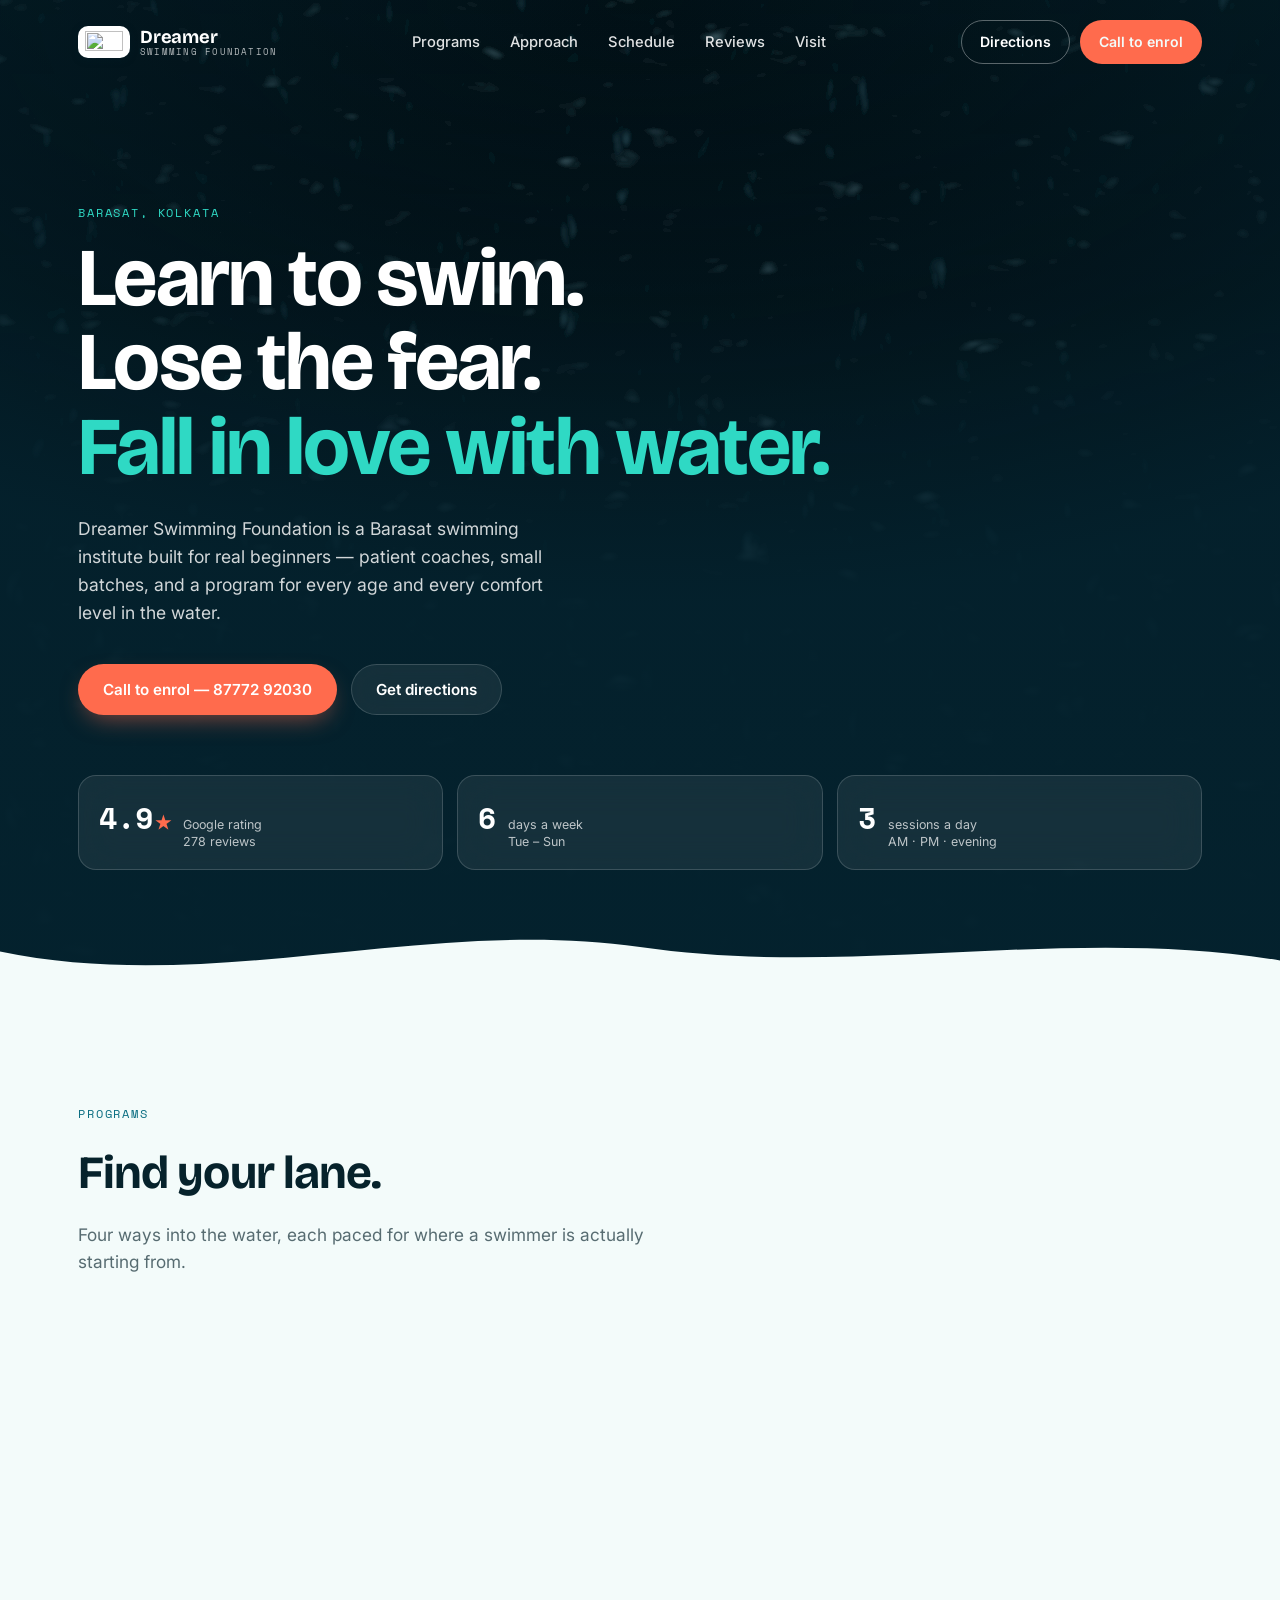
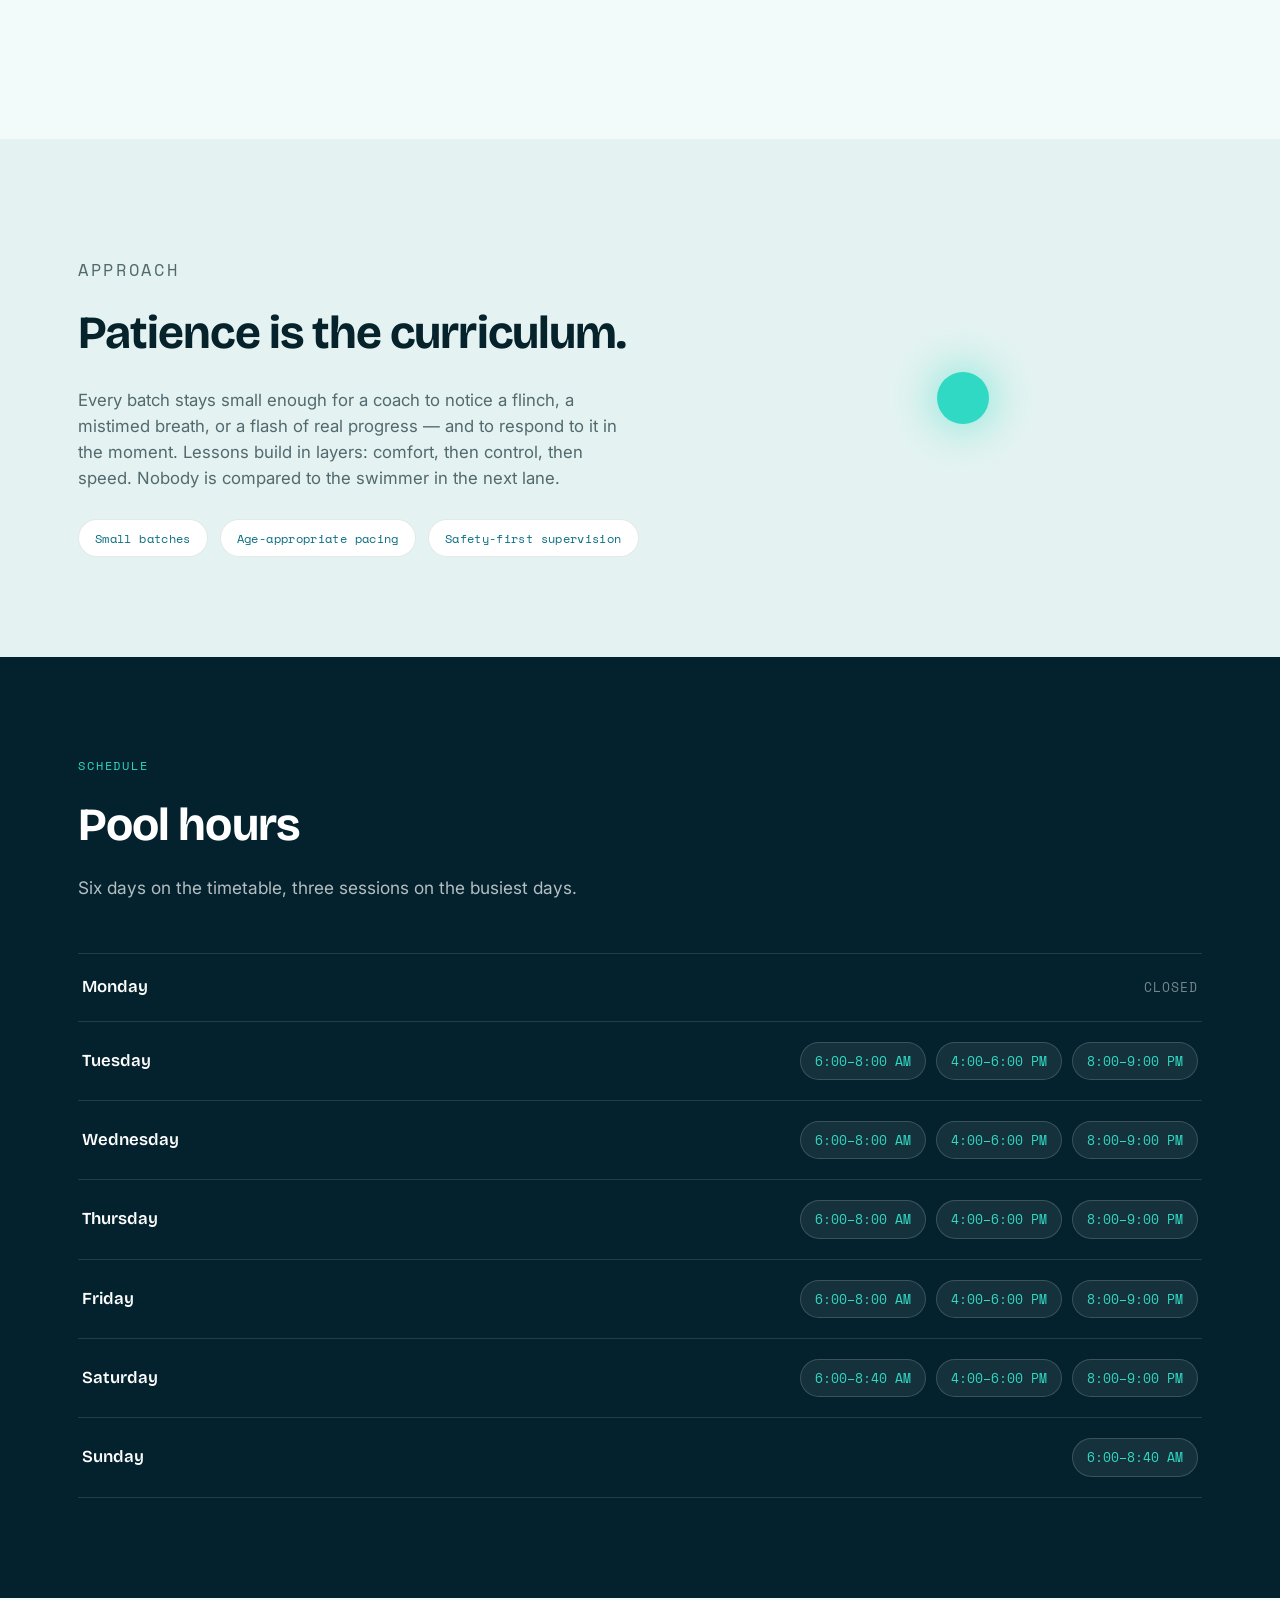
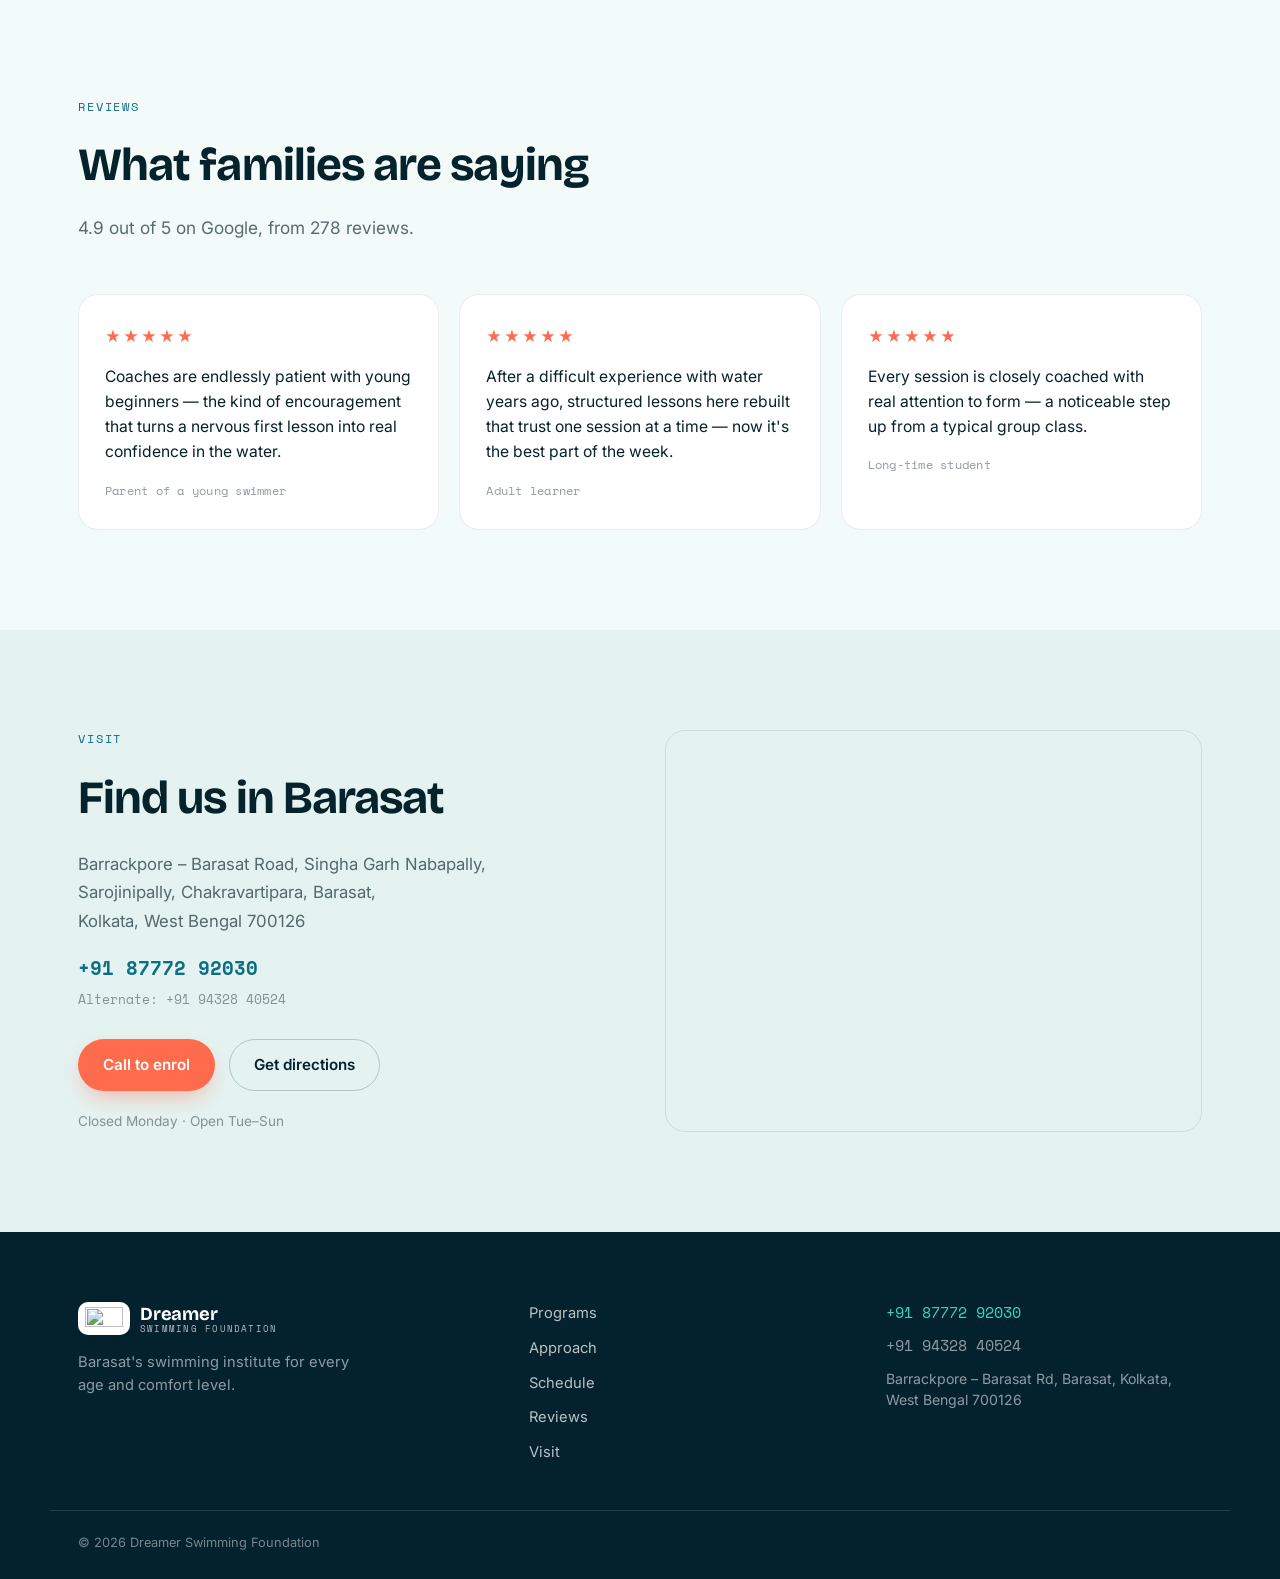
==== index.html @ 8b7fe36e "Add files via upload" ====
<!doctype html>
<html lang="en">
<head>
<meta charset="UTF-8">
<meta name="viewport" content="width=device-width, initial-scale=1.0">
<title>Dreamer Swimming Foundation — Barasat</title>
<meta name="description" content="Dreamer Swimming Foundation in Barasat, Kolkata — swim lessons for kids, adults, and beginners overcoming water phobia. 4.9★ on Google, 278 reviews.">
<link rel="icon" href="data:image/svg+xml,<svg xmlns=%22http://www.w3.org/2000/svg%22 viewBox=%220 0 100 100%22><text y=%22.9em%22 font-size=%2290%22>🌊</text></svg>">
<link rel="preconnect" href="https://fonts.googleapis.com">
<link rel="preconnect" href="https://fonts.gstatic.com" crossorigin>
<link href="https://fonts.googleapis.com/css2?family=Bricolage+Grotesque:opsz,wght@12..96,400;12..96,500;12..96,600;12..96,700;12..96,800&family=Inter:wght@400;500;600;700&family=Space+Mono:wght@400;700&display=swap" rel="stylesheet">
<link rel="stylesheet" href="style.css">
</head>
<body>

<a class="skip-link" href="#main">Skip to content</a>

<!-- ===== NAV ===== -->
<header class="nav" id="nav">
  <div class="nav-inner">
    <a class="brand" href="#top" aria-label="Dreamer Swimming Foundation, home">
      <span class="brand-badge">
        <img class="brand-mark" src="assets/dsf-logo.png" alt="" width="240" height="145">
      </span>
      <span class="brand-text">
        <span class="brand-name">Dreamer</span>
        <span class="brand-sub">SWIMMING FOUNDATION</span>
      </span>
    </a>

    <nav class="nav-links" aria-label="Primary">
      <a href="#programs">Programs</a>
      <a href="#approach">Approach</a>
      <a href="#schedule">Schedule</a>
      <a href="#reviews">Reviews</a>
      <a href="#visit">Visit</a>
    </nav>

    <div class="nav-cta">
      <a class="btn btn-ghost" href="https://www.google.com/maps/place/Dreamer+Swimming+Foundation,+Barrackpore+-+Barasat+Rd,+Singha+Garh+Nabapally,+Sarojinipally,+Chkravartipara,+Barasat,+Kolkata,+West+Bengal+700126/@22.7258249,88.476228,15z/data=!4m6!3m5!1s0x39f898a6d2b04e33:0xab84228f4e79c736!8m2!3d22.7258249!4d88.476228!16s%2Fg%2F11g8vmr0lm" target="_blank" rel="noopener">Directions</a>
      <a class="btn btn-solid" href="tel:+918777292030">Call to enrol</a>
    </div>

    <button class="nav-toggle" id="navToggle" aria-expanded="false" aria-controls="mobileMenu" aria-label="Open menu">
      <span></span><span></span><span></span>
    </button>
  </div>

  <div class="mobile-menu" id="mobileMenu">
    <a href="#programs">Programs</a>
    <a href="#approach">Approach</a>
    <a href="#schedule">Schedule</a>
    <a href="#reviews">Reviews</a>
    <a href="#visit">Visit</a>
    <a class="btn btn-solid" href="tel:+918777292030">Call to enrol</a>
  </div>
</header>

<main id="main">

  <!-- ===== HERO ===== -->
  <section class="hero" id="top">
    <div class="hero-bg" aria-hidden="true">
      <svg class="caustics" preserveAspectRatio="xMidYMid slice" aria-hidden="true">
        <filter id="causticsFilter" x="-25%" y="-25%" width="150%" height="150%">
          <feTurbulence type="turbulence" baseFrequency="0.018 0.032" numOctaves="2" seed="11" result="noiseA">
            <animate attributeName="baseFrequency" dur="24s" values="0.018 0.032;0.026 0.044;0.014 0.026;0.018 0.032" repeatCount="indefinite"/>
          </feTurbulence>
          <feColorMatrix in="noiseA" type="matrix"
            values="0 0 0 0 0.60
                    0 0 0 0 0.92
                    0 0 0 0 0.98
                    0 0 0 0.95 0" result="tintA"/>
          <feComponentTransfer in="tintA" result="veinA">
            <feFuncA type="gamma" amplitude="1.5" exponent="8.5" offset="0"/>
          </feComponentTransfer>

          <feTurbulence type="turbulence" baseFrequency="0.03 0.017" numOctaves="2" seed="53" result="noiseB">
            <animate attributeName="baseFrequency" dur="19s" values="0.03 0.017;0.042 0.025;0.02 0.011;0.03 0.017" repeatCount="indefinite"/>
          </feTurbulence>
          <feColorMatrix in="noiseB" type="matrix"
            values="0 0 0 0 0.33
                    0 0 0 0 0.76
                    0 0 0 0 0.88
                    0 0 0 0.85 0" result="tintB"/>
          <feComponentTransfer in="tintB" result="veinB">
            <feFuncA type="gamma" amplitude="1.4" exponent="8" offset="0"/>
          </feComponentTransfer>

          <feBlend in="veinA" in2="veinB" mode="screen" result="webbed"/>
          <feGaussianBlur in="webbed" stdDeviation="0.5" result="softWebbed"/>
          <feComposite in="softWebbed" in2="SourceGraphic" operator="over"/>
        </filter>
        <rect width="100%" height="100%" filter="url(#causticsFilter)"/>
      </svg>
      <div class="hero-vignette"></div>
      <div class="bubbles" aria-hidden="true">
        <span></span><span></span><span></span><span></span><span></span><span></span>
      </div>
    </div>

    <div class="hero-content">
      <p class="eyebrow eyebrow-light">Barasat, Kolkata</p>
      <h1 class="hero-title">
        Learn to swim.<br>
        Lose the fear.<br>
        <span class="accent-text">Fall in love with water.</span>
      </h1>
      <p class="hero-sub">
        Dreamer Swimming Foundation is a Barasat swimming institute built for real beginners —
        patient coaches, small batches, and a program for every age and every comfort level in the water.
      </p>
      <div class="hero-actions">
        <a class="btn btn-coral" href="tel:+918777292030">Call to enrol — 87772 92030</a>
        <a class="btn btn-glass" href="https://www.google.com/maps/place/Dreamer+Swimming+Foundation,+Barrackpore+-+Barasat+Rd,+Singha+Garh+Nabapally,+Sarojinipally,+Chkravartipara,+Barasat,+Kolkata,+West+Bengal+700126/@22.7258249,88.476228,15z/data=!4m6!3m5!1s0x39f898a6d2b04e33:0xab84228f4e79c736!8m2!3d22.7258249!4d88.476228!16s%2Fg%2F11g8vmr0lm" target="_blank" rel="noopener">Get directions</a>
      </div>
    </div>

    <div class="stat-strip">
      <div class="stat-card">
        <span class="stat-num">4.9<span class="stat-star">★</span></span>
        <span class="stat-label">Google rating<br>278 reviews</span>
      </div>
      <div class="stat-card">
        <span class="stat-num">6</span>
        <span class="stat-label">days a week<br>Tue – Sun</span>
      </div>
      <div class="stat-card">
        <span class="stat-num">3</span>
        <span class="stat-label">sessions a day<br>AM · PM · evening</span>
      </div>
    </div>

    <svg class="wave-divider" viewBox="0 0 1440 100" preserveAspectRatio="none" aria-hidden="true">
      <path d="M0,40 C240,90 480,0 720,35 C960,70 1200,10 1440,50 L1440,100 L0,100 Z" fill="var(--foam)"/>
    </svg>
  </section>

  <!-- ===== PROGRAMS ===== -->
  <section class="section programs" id="programs">
    <div class="container">
      <p class="eyebrow">Programs</p>
      <h2 class="section-title">Find your lane.</h2>
      <p class="section-lead">Four ways into the water, each paced for where a swimmer is actually starting from.</p>

      <div class="card-grid reveal-group">
        <article class="prog-card reveal">
          <span class="prog-icon" aria-hidden="true">
            <svg viewBox="0 0 48 48"><circle cx="24" cy="14" r="5" fill="none" stroke="currentColor" stroke-width="2"/><path d="M6 30c4-4 8-4 12 0s8 4 12 0 8-4 12 0" fill="none" stroke="currentColor" stroke-width="2" stroke-linecap="round"/><path d="M6 38c4-4 8-4 12 0s8 4 12 0 8-4 12 0" fill="none" stroke="currentColor" stroke-width="2" stroke-linecap="round" opacity="0.4"/></svg>
          </span>
          <h3>Little Swimmers</h3>
          <p>Age-paced lessons that build comfort in the water first and technique second, so kids progress without ever feeling rushed.</p>
        </article>

        <article class="prog-card reveal">
          <span class="prog-icon" aria-hidden="true">
            <svg viewBox="0 0 48 48"><circle cx="24" cy="24" r="16" fill="none" stroke="currentColor" stroke-width="2"/><circle cx="24" cy="24" r="7" fill="none" stroke="currentColor" stroke-width="2"/><path d="M24 8v9M24 31v9M8 24h9M31 24h9" stroke="currentColor" stroke-width="2" stroke-linecap="round"/></svg>
          </span>
          <h3>Confidence &amp; Water-Phobia</h3>
          <p>One-on-one pacing for anyone who has struggled with fear in the water. Trust comes before technique, at whatever speed that takes.</p>
        </article>

        <article class="prog-card reveal">
          <span class="prog-icon" aria-hidden="true">
            <svg viewBox="0 0 48 48"><path d="M4 18c4-4 8-4 12 0s8 4 12 0 8-4 12 0" fill="none" stroke="currentColor" stroke-width="2" stroke-linecap="round"/><path d="M4 28c4-4 8-4 12 0s8 4 12 0 8-4 12 0" fill="none" stroke="currentColor" stroke-width="2" stroke-linecap="round"/><path d="M4 38c4-4 8-4 12 0s8 4 12 0 8-4 12 0" fill="none" stroke="currentColor" stroke-width="2" stroke-linecap="round" opacity="0.4"/></svg>
          </span>
          <h3>Adult Beginners</h3>
          <p>It's never too late to learn. Small adult batches cover water safety and all four strokes from a genuine starting point.</p>
        </article>

        <article class="prog-card reveal">
          <span class="prog-icon" aria-hidden="true">
            <svg viewBox="0 0 48 48"><circle cx="24" cy="26" r="15" fill="none" stroke="currentColor" stroke-width="2"/><path d="M24 26V16M18 6h12" stroke="currentColor" stroke-width="2" stroke-linecap="round"/><path d="M24 26l7 4" stroke="currentColor" stroke-width="2" stroke-linecap="round"/></svg>
          </span>
          <h3>Stroke Refinement</h3>
          <p>For swimmers who already know the water — technical coaching to sharpen form, build endurance, and swim with less effort.</p>
        </article>
      </div>
    </div>
  </section>

  <!-- ===== APPROACH ===== -->
  <section class="section approach" id="approach">
    <div class="container approach-grid">
      <div class="approach-text reveal">
        <p class="eyebrow">Approach</p>
        <h2 class="section-title">Patience is the curriculum.</h2>
        <p>
          Every batch stays small enough for a coach to notice a flinch, a mistimed breath, or a flash of real
          progress — and to respond to it in the moment. Lessons build in layers: comfort, then control, then
          speed. Nobody is compared to the swimmer in the next lane.
        </p>
        <ul class="pillars">
          <li><span>Small batches</span></li>
          <li><span>Age-appropriate pacing</span></li>
          <li><span>Safety-first supervision</span></li>
        </ul>
      </div>
      <div class="approach-visual reveal" aria-hidden="true">
        <div class="ripple-wrap">
          <span class="ripple r1"></span>
          <span class="ripple r2"></span>
          <span class="ripple r3"></span>
          <span class="ripple-core"></span>
        </div>
      </div>
    </div>
  </section>

  <!-- ===== SCHEDULE ===== -->
  <section class="section schedule" id="schedule">
    <div class="container">
      <p class="eyebrow eyebrow-light">Schedule</p>
      <h2 class="section-title light">Pool hours</h2>
      <p class="section-lead light">Six days on the timetable, three sessions on the busiest days.</p>

      <div class="timetable reveal-group">
        <div class="tt-row reveal">
          <span class="tt-day">Monday</span>
          <span class="tt-slots tt-closed">Closed</span>
        </div>
        <div class="tt-row reveal">
          <span class="tt-day">Tuesday</span>
          <span class="tt-slots"><em>6:00–8:00 AM</em><em>4:00–6:00 PM</em><em>8:00–9:00 PM</em></span>
        </div>
        <div class="tt-row reveal">
          <span class="tt-day">Wednesday</span>
          <span class="tt-slots"><em>6:00–8:00 AM</em><em>4:00–6:00 PM</em><em>8:00–9:00 PM</em></span>
        </div>
        <div class="tt-row reveal">
          <span class="tt-day">Thursday</span>
          <span class="tt-slots"><em>6:00–8:00 AM</em><em>4:00–6:00 PM</em><em>8:00–9:00 PM</em></span>
        </div>
        <div class="tt-row reveal">
          <span class="tt-day">Friday</span>
          <span class="tt-slots"><em>6:00–8:00 AM</em><em>4:00–6:00 PM</em><em>8:00–9:00 PM</em></span>
        </div>
        <div class="tt-row reveal">
          <span class="tt-day">Saturday</span>
          <span class="tt-slots"><em>6:00–8:40 AM</em><em>4:00–6:00 PM</em><em>8:00–9:00 PM</em></span>
        </div>
        <div class="tt-row reveal">
          <span class="tt-day">Sunday</span>
          <span class="tt-slots"><em>6:00–8:40 AM</em></span>
        </div>
      </div>
    </div>
  </section>

  <!-- ===== REVIEWS ===== -->
  <section class="section reviews" id="reviews">
    <div class="container">
      <p class="eyebrow">Reviews</p>
      <h2 class="section-title">What families are saying</h2>
      <p class="section-lead">4.9 out of 5 on Google, from 278 reviews.</p>

      <div class="review-grid reveal-group">
        <blockquote class="review-card reveal">
          <span class="stars" aria-hidden="true">★★★★★</span>
          <p>Coaches are endlessly patient with young beginners — the kind of encouragement that turns a nervous first lesson into real confidence in the water.</p>
          <cite>Parent of a young swimmer</cite>
        </blockquote>
        <blockquote class="review-card reveal">
          <span class="stars" aria-hidden="true">★★★★★</span>
          <p>After a difficult experience with water years ago, structured lessons here rebuilt that trust one session at a time — now it's the best part of the week.</p>
          <cite>Adult learner</cite>
        </blockquote>
        <blockquote class="review-card reveal">
          <span class="stars" aria-hidden="true">★★★★★</span>
          <p>Every session is closely coached with real attention to form — a noticeable step up from a typical group class.</p>
          <cite>Long-time student</cite>
        </blockquote>
      </div>
    </div>
  </section>

  <!-- ===== VISIT ===== -->
  <section class="section visit" id="visit">
    <div class="container visit-grid">
      <div class="visit-info reveal">
        <p class="eyebrow">Visit</p>
        <h2 class="section-title">Find us in Barasat</h2>
        <p class="visit-address">
          Barrackpore – Barasat Road, Singha Garh Nabapally,<br>
          Sarojinipally, Chakravartipara, Barasat,<br>
          Kolkata, West Bengal 700126
        </p>
        <a class="visit-phone" href="tel:+918777292030">+91 87772 92030</a>
        <a class="visit-phone-alt" href="tel:+919432840524">Alternate: +91 94328 40524</a>
        <div class="visit-actions">
          <a class="btn btn-coral" href="tel:+918777292030">Call to enrol</a>
          <a class="btn btn-outline" href="https://www.google.com/maps/place/Dreamer+Swimming+Foundation,+Barrackpore+-+Barasat+Rd,+Singha+Garh+Nabapally,+Sarojinipally,+Chkravartipara,+Barasat,+Kolkata,+West+Bengal+700126/@22.7258249,88.476228,15z/data=!4m6!3m5!1s0x39f898a6d2b04e33:0xab84228f4e79c736!8m2!3d22.7258249!4d88.476228!16s%2Fg%2F11g8vmr0lm" target="_blank" rel="noopener">Get directions</a>
        </div>
        <p class="visit-note">Closed Monday · Open Tue–Sun</p>
      </div>
      <div class="visit-map reveal">
        <iframe
          title="Dreamer Swimming Foundation map"
          src="https://www.google.com/maps?q=Dreamer%20Swimming%20Foundation%2C%20Barrackpore%20-%20Barasat%20Rd%2C%20Barasat%2C%20Kolkata%2C%20West%20Bengal%20700126&output=embed"
          loading="lazy"
          referrerpolicy="no-referrer-when-downgrade">
        </iframe>
      </div>
    </div>
  </section>

</main>

<!-- ===== FOOTER ===== -->
<footer class="footer">
  <div class="container footer-grid">
    <div>
      <a class="brand brand-footer" href="#top">
        <span class="brand-badge">
          <img class="brand-mark" src="assets/dsf-logo.png" alt="" width="240" height="145">
        </span>
        <span class="brand-text">
          <span class="brand-name">Dreamer</span>
          <span class="brand-sub">SWIMMING FOUNDATION</span>
        </span>
      </a>
      <p class="footer-tag">Barasat's swimming institute for every age and comfort level.</p>
    </div>

    <nav class="footer-links" aria-label="Footer">
      <a href="#programs">Programs</a>
      <a href="#approach">Approach</a>
      <a href="#schedule">Schedule</a>
      <a href="#reviews">Reviews</a>
      <a href="#visit">Visit</a>
    </nav>

    <div class="footer-contact">
      <a href="tel:+918777292030">+91 87772 92030</a>
      <a class="footer-phone-alt" href="tel:+919432840524">+91 94328 40524</a>
      <p>Barrackpore – Barasat Rd, Barasat, Kolkata, West Bengal 700126</p>
    </div>
  </div>
  <div class="container footer-bottom">
    <span>© <span id="year"></span> Dreamer Swimming Foundation</span>
  </div>
</footer>

<script src="script.js"></script>
</body>
</html>
---- style.css ----
/* ============================================
   DREAMER SWIMMING FOUNDATION — design tokens
   Abyss/Reef/Lagoon/Foam/Coral palette
   Display: Bricolage Grotesque · Body: Inter · Data: Space Mono
   ============================================ */

:root{
  --abyss:      #04222E;
  --abyss-2:    #072C3A;
  --reef:       #0B6E82;
  --lagoon:     #2FD9C4;
  --lagoon-dim: #1FA695;
  --foam:       #F3FBFA;
  --foam-2:     #E4F3F1;
  --coral:      #FF6B4D;
  --coral-dark: #E85536;
  --ink:        #06222B;
  --ink-soft:   rgba(6,34,43,0.66);
  --ink-faint:  rgba(6,34,43,0.45);

  --glass-dark-bg: rgba(255,255,255,0.07);
  --glass-dark-bd: rgba(255,255,255,0.16);
  --glass-light-bg: rgba(255,255,255,0.55);
  --glass-light-bd: rgba(6,34,43,0.08);

  --font-display: 'Bricolage Grotesque', 'Inter', sans-serif;
  --font-body: 'Inter', -apple-system, sans-serif;
  --font-mono: 'Space Mono', monospace;

  --nav-h: 84px;
  --container: 1180px;
}

*,*::before,*::after{ box-sizing:border-box; }
html{ scroll-behavior:smooth; scroll-padding-top: var(--nav-h); }
@media (prefers-reduced-motion: reduce){
  html{ scroll-behavior:auto; }
  *,*::before,*::after{ animation-duration:0.01ms !important; animation-iteration-count:1 !important; transition-duration:0.01ms !important; }
}

body{
  margin:0;
  font-family:var(--font-body);
  color:var(--ink);
  background:var(--foam);
  -webkit-font-smoothing:antialiased;
  line-height:1.55;
}

img,svg{ display:block; max-width:100%; }
a{ color:inherit; text-decoration:none; }
ul{ margin:0; padding:0; list-style:none; }
h1,h2,h3{ margin:0; font-family:var(--font-display); }
p{ margin:0; }

.skip-link{
  position:absolute; left:-999px; top:0; z-index:200;
  background:var(--coral); color:#fff; padding:12px 18px; border-radius:0 0 8px 0;
}
.skip-link:focus{ left:0; }

:focus-visible{ outline:2.5px solid var(--coral); outline-offset:3px; border-radius:4px; }

.container{ max-width:var(--container); margin:0 auto; padding:0 28px; }

/* ---------- buttons ---------- */
.btn{
  display:inline-flex; align-items:center; justify-content:center;
  padding:13px 24px; border-radius:100px;
  font-family:var(--font-body); font-weight:600; font-size:0.95rem;
  border:1px solid transparent; cursor:pointer;
  transition:transform .18s ease, background .18s ease, border-color .18s ease, box-shadow .18s ease;
  white-space:nowrap;
}
.btn:hover{ transform:translateY(-2px); }
.btn-solid{ background:var(--abyss); color:var(--foam); }
.btn-solid:hover{ background:#0a3648; }
.btn-ghost{ background:transparent; color:var(--ink); border-color:rgba(6,34,43,0.18); }
.btn-ghost:hover{ border-color:var(--ink); }
.btn-coral{ background:var(--coral); color:#fff; box-shadow:0 10px 24px -8px rgba(255,107,77,0.55); }
.btn-coral:hover{ background:var(--coral-dark); }
.btn-outline{ background:transparent; color:var(--ink); border-color:rgba(6,34,43,0.22); }
.btn-outline:hover{ border-color:var(--ink); }
.btn-glass{
  background:var(--glass-dark-bg); color:#fff; border-color:var(--glass-dark-bd);
  backdrop-filter:blur(14px); -webkit-backdrop-filter:blur(14px);
}
.btn-glass:hover{ background:rgba(255,255,255,0.14); }

/* ---------- brand / nav ---------- */
.nav{
  position:fixed; inset:0 0 auto 0; z-index:100; height:var(--nav-h);
  display:flex; align-items:center;
  background:rgba(4,34,46,0.0);
  transition:background .3s ease, box-shadow .3s ease, backdrop-filter .3s ease;
}
.nav.scrolled{
  background:rgba(243,251,250,0.78);
  backdrop-filter:blur(16px); -webkit-backdrop-filter:blur(16px);
  box-shadow:0 1px 0 rgba(6,34,43,0.08);
}
.nav.scrolled .brand, .nav.scrolled .nav-links a{ color:var(--ink); }
.nav.scrolled .btn-ghost{ color:var(--ink); border-color:rgba(6,34,43,0.18); }
.nav.scrolled .nav-toggle span{ background:var(--ink); }

.nav-inner{
  width:100%; max-width:var(--container); margin:0 auto; padding:0 28px;
  display:flex; align-items:center; justify-content:space-between; gap:24px;
}

.brand{ display:flex; align-items:center; gap:10px; color:#fff; }
.brand-badge{
  display:flex; align-items:center; justify-content:center; flex-shrink:0;
  background:#fff; border-radius:10px; padding:5px 7px;
  box-shadow:0 2px 10px -2px rgba(4,34,46,0.35);
}
.brand-mark{ display:block; width:38px; height:auto; }
.brand-text{ display:flex; flex-direction:column; line-height:1.1; }
.brand-name{ font-family:var(--font-display); font-weight:700; font-size:1.15rem; letter-spacing:-0.01em; }
.brand-sub{ font-family:var(--font-mono); font-size:0.55rem; letter-spacing:0.14em; opacity:0.7; }

.nav-links{ display:flex; gap:30px; }
.nav-links a{
  color:#fff; font-size:0.92rem; font-weight:500; opacity:0.88;
  transition:opacity .2s ease;
}
.nav-links a:hover{ opacity:1; }

.nav-cta{ display:flex; align-items:center; gap:10px; }
.nav-cta .btn{ padding:10px 18px; font-size:0.88rem; }
.nav-cta .btn-ghost{ color:#fff; border-color:rgba(255,255,255,0.35); }
.nav-cta .btn-solid{ background:var(--coral); }
.nav-cta .btn-solid:hover{ background:var(--coral-dark); }

.nav-toggle{
  display:none; flex-direction:column; justify-content:center; gap:5px;
  width:40px; height:40px; background:none; border:none; cursor:pointer;
}
.nav-toggle span{ height:2px; width:100%; background:#fff; border-radius:2px; transition:background .2s ease; }

.mobile-menu{
  display:none; position:fixed; top:var(--nav-h); left:0; right:0; z-index:99;
  background:var(--foam); flex-direction:column; padding:14px 28px 26px;
  box-shadow:0 12px 24px -12px rgba(6,34,43,0.25);
}
.mobile-menu a{
  padding:13px 0; border-bottom:1px solid rgba(6,34,43,0.08); color:var(--ink); font-weight:500;
}
.mobile-menu a.btn{
  padding:14px 24px; border-bottom:none; justify-content:center; margin-top:14px;
}
.mobile-menu a.btn-solid{ color:#fff; }
.mobile-menu.open{ display:flex; }

/* ---------- hero ---------- */
.hero{
  position:relative; min-height:100svh; display:flex; flex-direction:column;
  justify-content:flex-end; overflow:hidden; color:#fff;
  padding-top:var(--nav-h);
  background:
    radial-gradient(ellipse 120% 65% at 50% -8%, #0E5670 0%, #0A415A 28%, #073246 46%, #04222E 72%, #021620 100%);
}
.hero-bg{ position:absolute; inset:0; z-index:0; }
.caustics{
  width:112%; height:112%; max-width:none; position:absolute; top:-6%; left:-6%;
  opacity:0.9; mix-blend-mode:screen;
  animation:causticDrift 46s ease-in-out infinite alternate;
  transform-origin:50% 40%;
}
@keyframes causticDrift{
  0%{ transform:scale(1.05) translate(0%, 0%) rotate(0deg); }
  50%{ transform:scale(1.14) translate(-2%, 1.5%) rotate(1deg); }
  100%{ transform:scale(1.08) translate(2%, -1.5%) rotate(-0.8deg); }
}
.hero-vignette{
  position:absolute; inset:0;
  background:
    radial-gradient(ellipse 90% 60% at 50% 0%, rgba(4,34,46,0) 0%, rgba(4,34,46,0.55) 65%, rgba(4,34,46,0.92) 100%),
    linear-gradient(180deg, rgba(4,34,46,0.35) 0%, rgba(4,34,46,0.15) 30%, rgba(4,34,46,0.85) 100%);
}
.bubbles span{
  position:absolute; bottom:-40px; border-radius:50%;
  background:rgba(255,255,255,0.12); border:1px solid rgba(255,255,255,0.18);
  animation:rise linear infinite;
}
.bubbles span:nth-child(1){ left:8%;  width:10px; height:10px; animation-duration:14s; animation-delay:0s; }
.bubbles span:nth-child(2){ left:22%; width:6px;  height:6px;  animation-duration:11s; animation-delay:2s; }
.bubbles span:nth-child(3){ left:46%; width:14px; height:14px; animation-duration:17s; animation-delay:1s; }
.bubbles span:nth-child(4){ left:64%; width:8px;  height:8px;  animation-duration:13s; animation-delay:4s; }
.bubbles span:nth-child(5){ left:80%; width:11px; height:11px; animation-duration:16s; animation-delay:3s; }
.bubbles span:nth-child(6){ left:92%; width:7px;  height:7px;  animation-duration:12s; animation-delay:5s; }
@keyframes rise{
  0%{ transform:translateY(0) translateX(0); opacity:0; }
  10%{ opacity:1; }
  90%{ opacity:0.6; }
  100%{ transform:translateY(-115vh) translateX(18px); opacity:0; }
}

.hero-content{ position:relative; z-index:2; max-width:var(--container); margin:0 auto; padding:120px 28px 60px; width:100%; }
.eyebrow{
  font-family:var(--font-mono); font-size:0.72rem; letter-spacing:0.16em; text-transform:uppercase;
  color:var(--reef); margin:0 0 14px;
}
.eyebrow-light{ color:var(--lagoon); }
.hero-title{
  font-size:clamp(2.6rem, 6.4vw, 5.4rem); font-weight:700; letter-spacing:-0.02em; line-height:1.03;
  max-width:16ch;
}
.accent-text{ color:var(--lagoon); }
.hero-sub{
  margin-top:26px; font-size:1.1rem; color:rgba(255,255,255,0.82); max-width:46ch; line-height:1.6;
}
.hero-actions{ display:flex; flex-wrap:wrap; gap:14px; margin-top:36px; }

.stat-strip{
  position:relative; z-index:2; max-width:var(--container); margin:0 auto; width:100%;
  padding:0 28px 46px; display:grid; grid-template-columns:repeat(3,1fr); gap:14px;
}
.stat-card{
  background:var(--glass-dark-bg); border:1px solid var(--glass-dark-bd);
  backdrop-filter:blur(18px); -webkit-backdrop-filter:blur(18px);
  border-radius:18px; padding:18px 20px; display:flex; align-items:baseline; gap:12px;
}
.stat-num{ font-family:var(--font-mono); font-size:1.9rem; font-weight:700; color:#fff; white-space:nowrap; }
.stat-star{ color:var(--coral); font-size:1.1rem; margin-left:2px; }
.stat-label{ font-size:0.78rem; color:rgba(255,255,255,0.72); line-height:1.35; }

.wave-divider{ position:relative; z-index:2; width:100%; height:auto; display:block; }

/* ---------- sections (shared) ---------- */
.section{ padding:100px 0; }
.section-title{ font-size:clamp(2rem, 3.6vw, 3rem); font-weight:700; letter-spacing:-0.02em; margin-bottom:14px; }
.section-title.light{ color:#fff; }
.section-lead{ font-size:1.08rem; color:var(--ink-soft); max-width:52ch; margin-bottom:52px; }
.section-lead.light{ color:rgba(255,255,255,0.7); }

/* ---------- programs ---------- */
.card-grid{ display:grid; grid-template-columns:repeat(4,1fr); gap:20px; }
.prog-card{
  background:var(--glass-light-bg); border:1px solid var(--glass-light-bd);
  backdrop-filter:blur(10px); -webkit-backdrop-filter:blur(10px);
  border-radius:20px; padding:30px 26px; transition:transform .25s ease, box-shadow .25s ease;
}
.prog-card:hover{ transform:translateY(-6px); box-shadow:0 20px 34px -20px rgba(6,34,43,0.28); }
.prog-icon{ display:inline-flex; width:48px; height:48px; color:var(--reef); margin-bottom:18px; }
.prog-card h3{ font-size:1.15rem; margin-bottom:10px; letter-spacing:-0.01em; }
.prog-card p{ font-size:0.94rem; color:var(--ink-soft); line-height:1.55; }

/* ---------- approach ---------- */
.approach{ background:var(--foam-2); }
.approach-grid{ display:grid; grid-template-columns:1.1fr 0.9fr; gap:60px; align-items:center; }
.approach-text p{ font-size:1.05rem; color:var(--ink-soft); margin-top:18px; max-width:50ch; }
.pillars{ display:flex; flex-wrap:wrap; gap:12px; margin-top:28px; }
.pillars li span{
  display:inline-block; font-family:var(--font-mono); font-size:0.76rem; letter-spacing:0.03em;
  padding:9px 16px; border-radius:100px; background:#fff; border:1px solid rgba(6,34,43,0.1); color:var(--reef);
}
.approach-visual{ display:flex; align-items:center; justify-content:center; }
.ripple-wrap{ position:relative; width:260px; height:260px; display:flex; align-items:center; justify-content:center; }
.ripple-core{ width:52px; height:52px; border-radius:50%; background:var(--lagoon); box-shadow:0 0 40px 6px rgba(47,217,196,0.45); }
.ripple{
  position:absolute; border-radius:50%; border:1.5px solid var(--reef); opacity:0;
  animation:ripple-out 4.5s ease-out infinite;
}
.r1{ width:110px; height:110px; animation-delay:0s; }
.r2{ width:110px; height:110px; animation-delay:1.5s; }
.r3{ width:110px; height:110px; animation-delay:3s; }
@keyframes ripple-out{
  0%{ width:70px; height:70px; opacity:0.7; }
  100%{ width:280px; height:280px; opacity:0; }
}

/* ---------- schedule ---------- */
.schedule{ background:var(--abyss); }
.timetable{ display:flex; flex-direction:column; border-top:1px solid rgba(255,255,255,0.12); }
.tt-row{
  display:flex; align-items:center; justify-content:space-between; gap:20px;
  padding:20px 4px; border-bottom:1px solid rgba(255,255,255,0.12); flex-wrap:wrap;
}
.tt-day{ font-family:var(--font-display); font-weight:600; font-size:1.05rem; color:#fff; min-width:120px; }
.tt-slots{ display:flex; gap:10px; flex-wrap:wrap; }
.tt-slots em{
  font-style:normal; font-family:var(--font-mono); font-size:0.82rem; color:var(--lagoon);
  background:var(--glass-dark-bg); border:1px solid var(--glass-dark-bd);
  padding:8px 14px; border-radius:100px;
}
.tt-closed{
  font-family:var(--font-mono); font-size:0.82rem; color:rgba(255,255,255,0.45);
  text-transform:uppercase; letter-spacing:0.08em;
}

/* ---------- reviews ---------- */
.review-grid{ display:grid; grid-template-columns:repeat(3,1fr); gap:20px; }
.review-card{
  margin:0; background:#fff; border:1px solid rgba(6,34,43,0.08); border-radius:20px;
  padding:30px 26px; display:flex; flex-direction:column; gap:16px;
}
.stars{ color:var(--coral); letter-spacing:2px; font-size:0.95rem; }
.review-card p{ font-size:0.98rem; color:var(--ink); line-height:1.6; }
.review-card cite{ font-style:normal; font-family:var(--font-mono); font-size:0.76rem; color:var(--ink-faint); letter-spacing:0.02em; }

/* ---------- visit ---------- */
.visit{ background:var(--foam-2); }
.visit-grid{ display:grid; grid-template-columns:1fr 1fr; gap:50px; align-items:stretch; }
.visit-address{ font-size:1.05rem; color:var(--ink-soft); margin-top:16px; line-height:1.7; }
.visit-phone{
  display:inline-block; margin-top:18px; font-family:var(--font-mono); font-size:1.2rem; font-weight:700; color:var(--reef);
}
.visit-phone-alt{
  display:block; margin-top:6px; font-family:var(--font-mono); font-size:0.82rem; color:var(--ink-faint);
}
.visit-phone-alt:hover{ color:var(--reef); }
.visit-actions{ display:flex; gap:14px; margin-top:30px; flex-wrap:wrap; }
.visit-note{ margin-top:20px; font-size:0.85rem; color:var(--ink-faint); }
.visit-map{ border-radius:20px; overflow:hidden; border:1px solid rgba(6,34,43,0.1); min-height:340px; }
.visit-map iframe{ width:100%; height:100%; min-height:340px; border:0; }

/* ---------- footer ---------- */
.footer{ background:var(--abyss); color:rgba(255,255,255,0.75); padding:70px 0 26px; }
.footer-grid{ display:grid; grid-template-columns:1.3fr 1fr 1fr; gap:40px; padding-bottom:46px; border-bottom:1px solid rgba(255,255,255,0.12); }
.brand-footer{ color:#fff; }
.footer-tag{ margin-top:16px; font-size:0.92rem; color:rgba(255,255,255,0.55); max-width:32ch; }
.footer-links{ display:flex; flex-direction:column; gap:12px; }
.footer-links a{ font-size:0.92rem; color:rgba(255,255,255,0.72); }
.footer-links a:hover{ color:#fff; }
.footer-contact{ display:flex; flex-direction:column; gap:10px; }
.footer-contact a{ font-family:var(--font-mono); color:var(--lagoon); font-size:0.92rem; }
.footer-contact a.footer-phone-alt{ color:rgba(255,255,255,0.55); }
.footer-contact p{ font-size:0.88rem; color:rgba(255,255,255,0.55); }
.footer-bottom{ padding-top:22px; font-size:0.8rem; color:rgba(255,255,255,0.45); }

/* ---------- reveal on scroll ---------- */
.reveal{ opacity:0; transform:translateY(22px); transition:opacity .7s ease, transform .7s ease; }
.reveal.is-visible{ opacity:1; transform:translateY(0); }

/* ============================================
   RESPONSIVE
   ============================================ */
@media (max-width: 980px){
  .card-grid{ grid-template-columns:repeat(2,1fr); }
  .approach-grid{ grid-template-columns:1fr; gap:40px; }
  .approach-visual{ order:-1; }
  .visit-grid{ grid-template-columns:1fr; }
  .review-grid{ grid-template-columns:1fr 1fr; }
  .footer-grid{ grid-template-columns:1fr 1fr; }
}

@media (max-width: 760px){
  .nav-links, .nav-cta{ display:none; }
  .nav-toggle{ display:flex; }
  .stat-strip{ grid-template-columns:1fr; }
  .card-grid{ grid-template-columns:1fr; }
  .review-grid{ grid-template-columns:1fr; }
  .footer-grid{ grid-template-columns:1fr; gap:30px; }
  .hero-content{ padding-top:90px; }
  .section{ padding:72px 0; }
  .tt-row{ flex-direction:column; align-items:flex-start; gap:10px; }
}
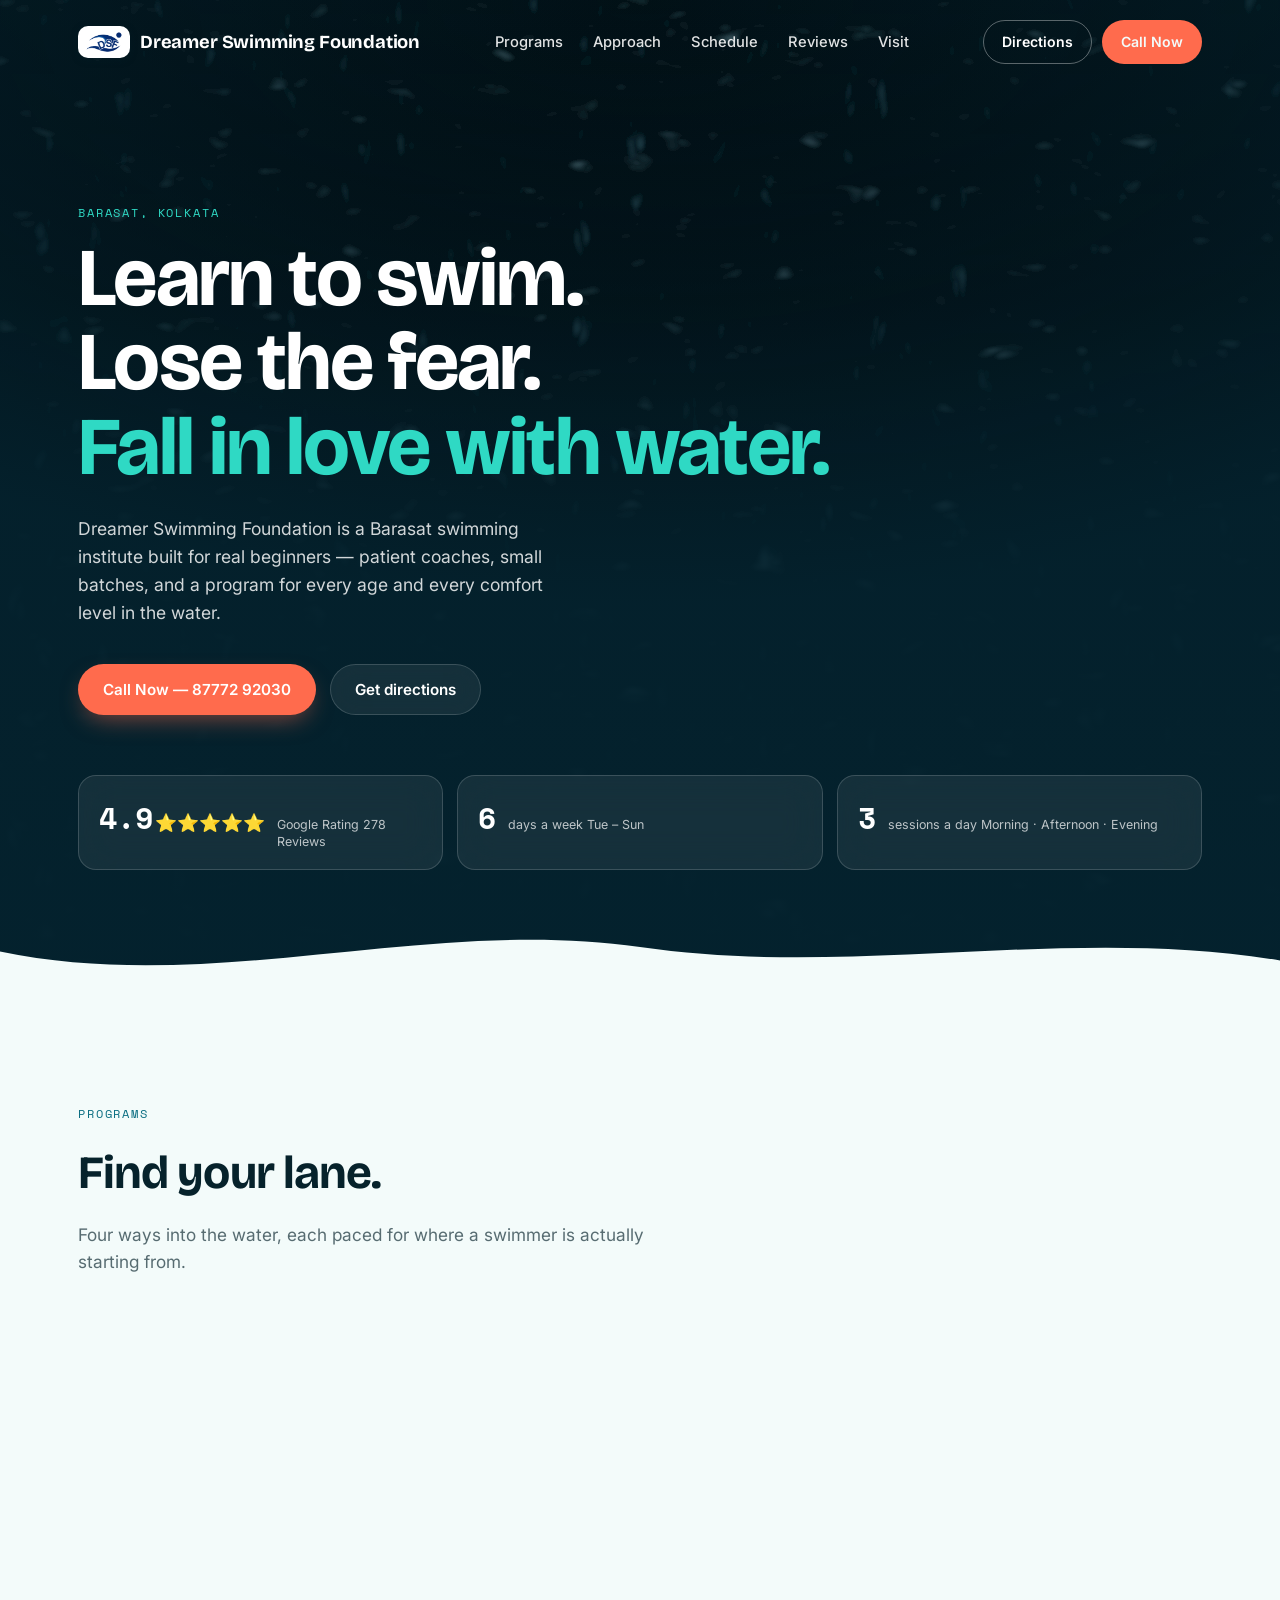
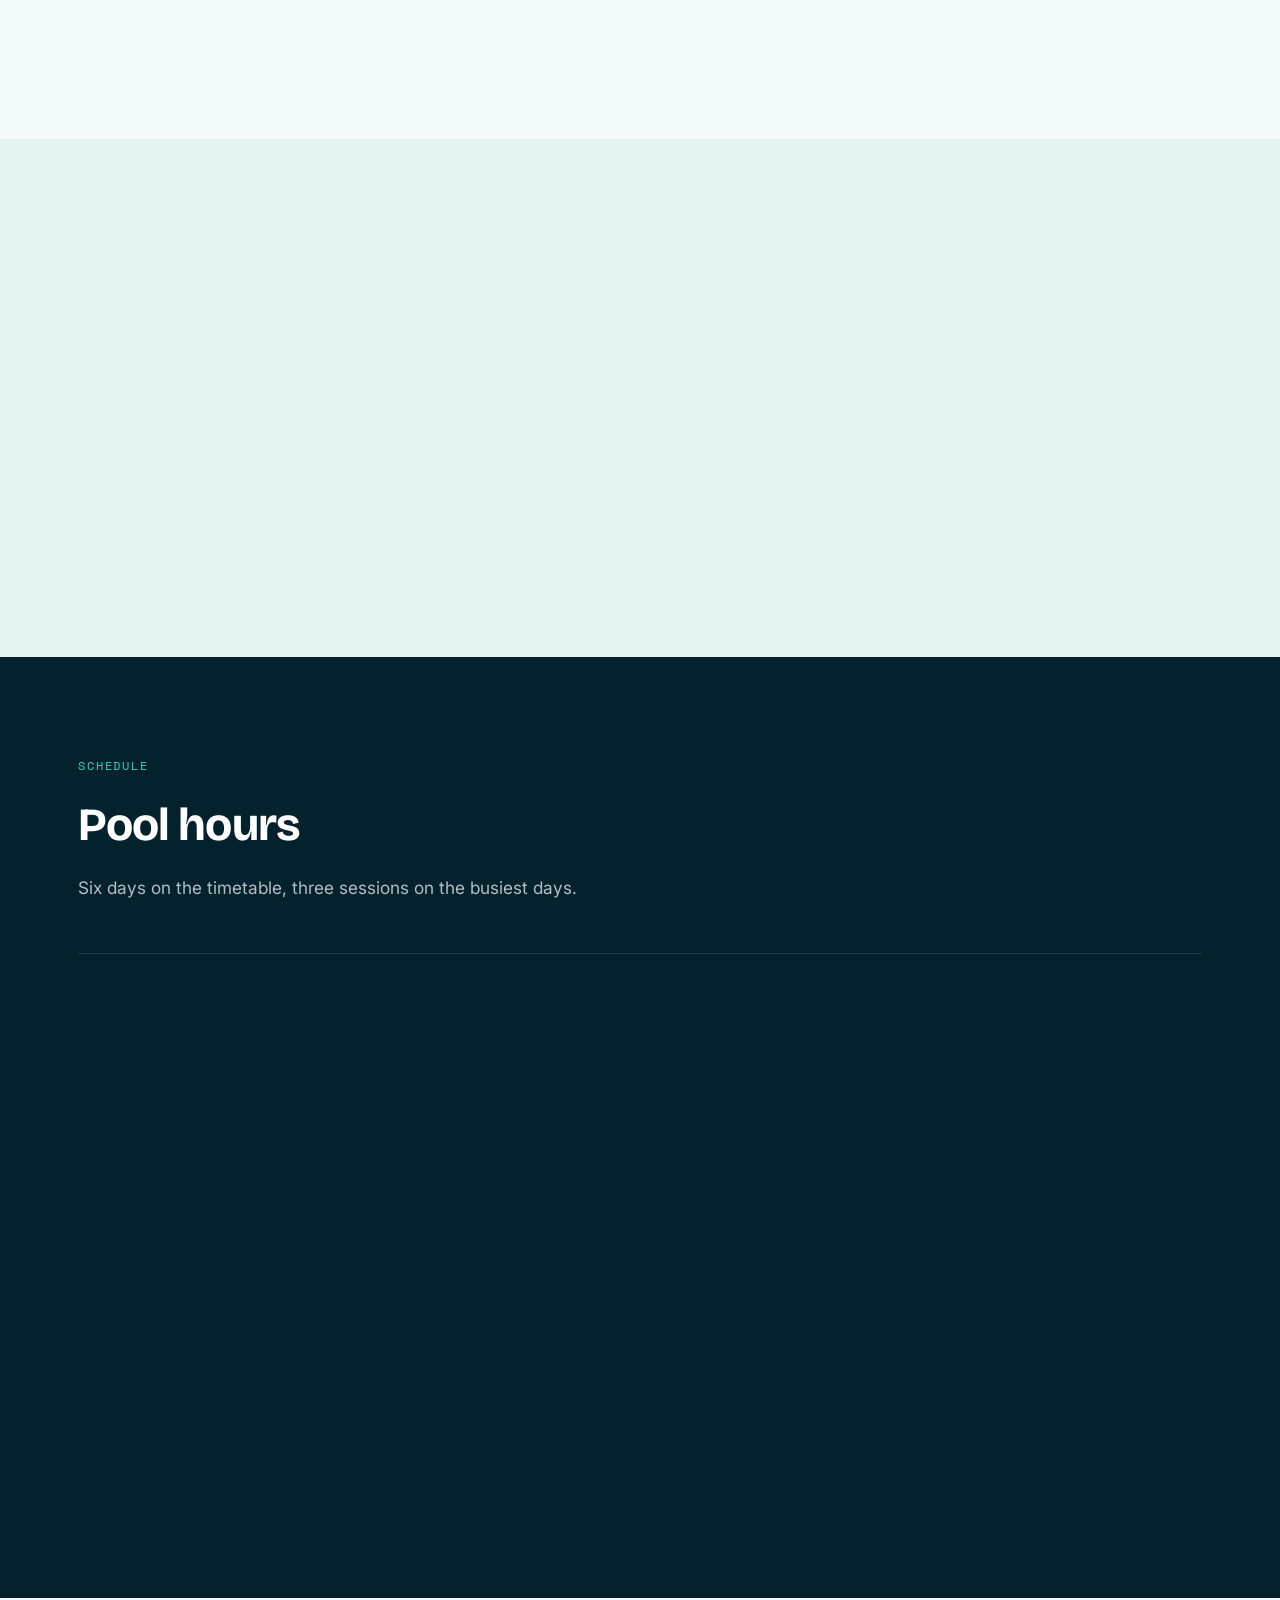
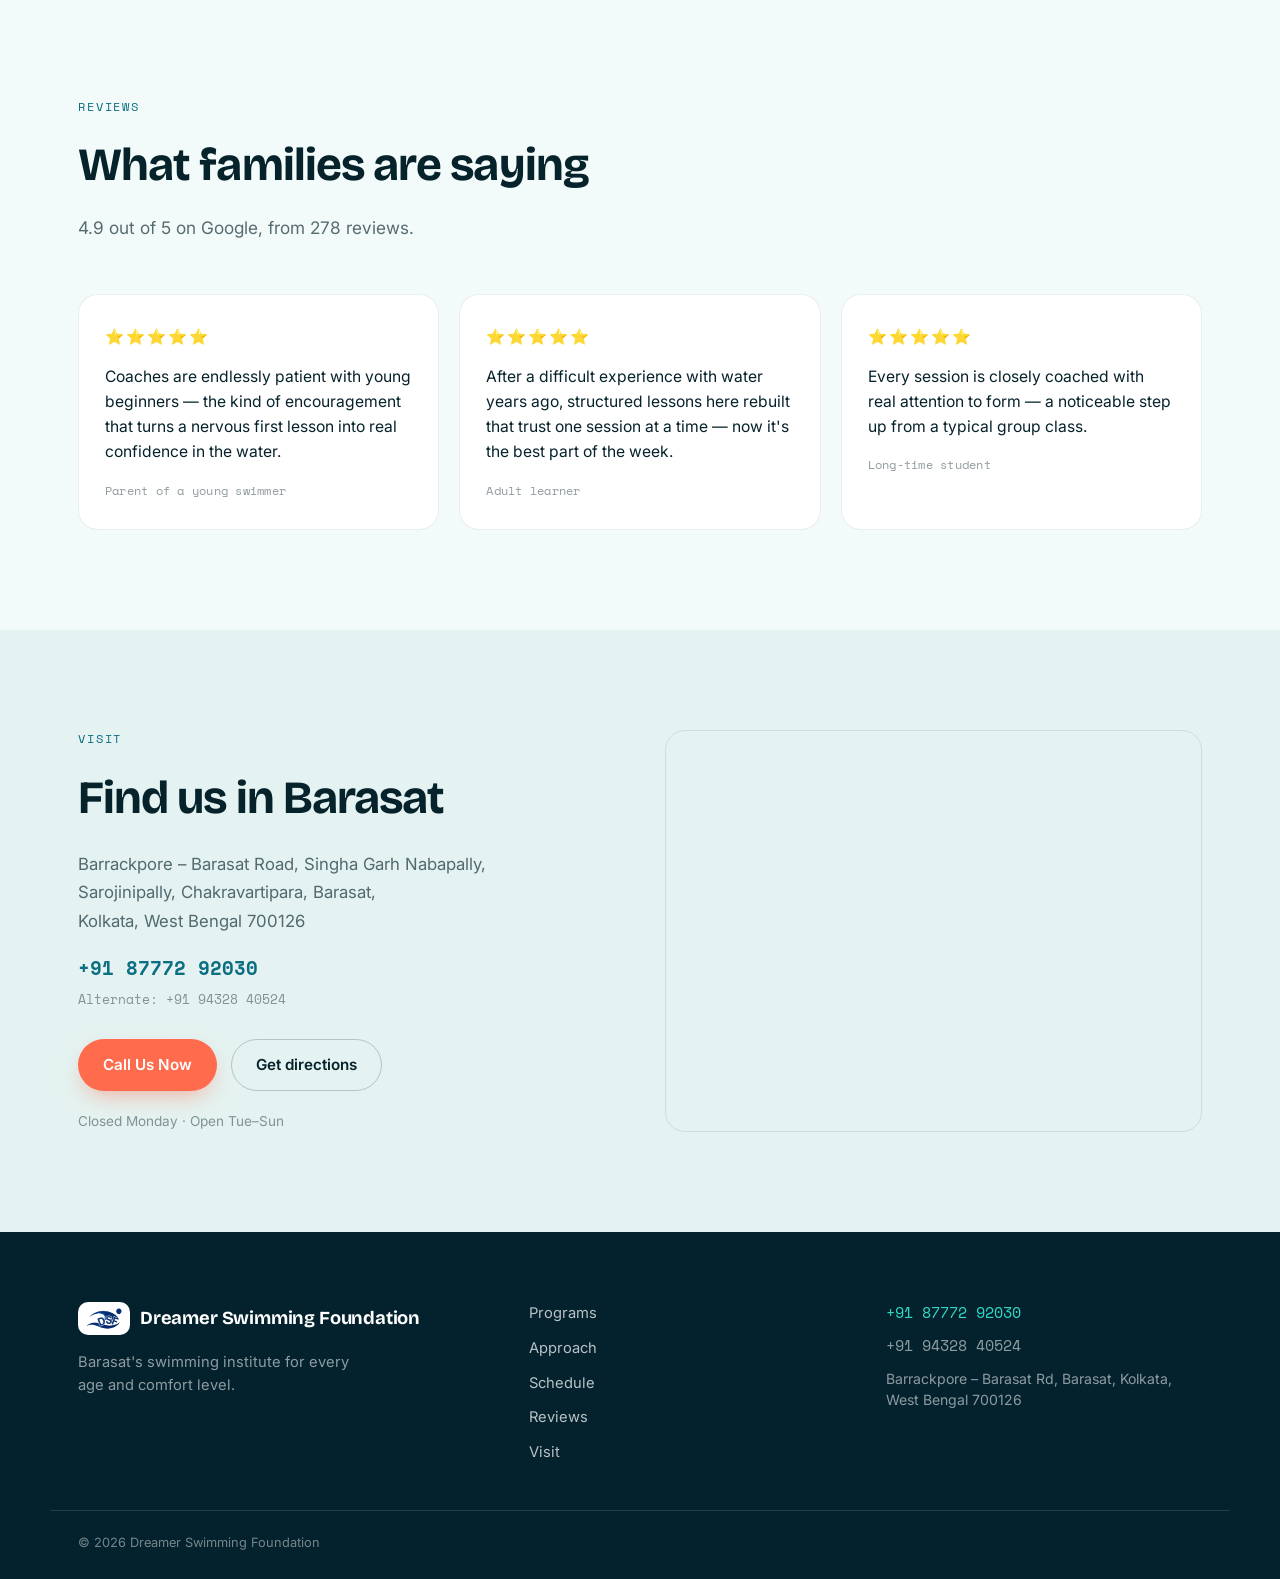
==== commit 84517679: "Update index.html" ====
--- a/index.html
+++ b/index.html
@@ -23,8 +23,7 @@
         <img class="brand-mark" src="assets/dsf-logo.png" alt="" width="240" height="145">
       </span>
       <span class="brand-text">
-        <span class="brand-name">Dreamer</span>
-        <span class="brand-sub">SWIMMING FOUNDATION</span>
+        <span class="brand-name">Dreamer Swimming Foundation</span>
       </span>
     </a>
 
@@ -38,7 +37,7 @@
 
     <div class="nav-cta">
       <a class="btn btn-ghost" href="https://www.google.com/maps/place/Dreamer+Swimming+Foundation,+Barrackpore+-+Barasat+Rd,+Singha+Garh+Nabapally,+Sarojinipally,+Chkravartipara,+Barasat,+Kolkata,+West+Bengal+700126/@22.7258249,88.476228,15z/data=!4m6!3m5!1s0x39f898a6d2b04e33:0xab84228f4e79c736!8m2!3d22.7258249!4d88.476228!16s%2Fg%2F11g8vmr0lm" target="_blank" rel="noopener">Directions</a>
-      <a class="btn btn-solid" href="tel:+918777292030">Call to enrol</a>
+      <a class="btn btn-solid" href="tel:+918777292030">Call Now</a>
     </div>
 
     <button class="nav-toggle" id="navToggle" aria-expanded="false" aria-controls="mobileMenu" aria-label="Open menu">
@@ -52,7 +51,7 @@
     <a href="#schedule">Schedule</a>
     <a href="#reviews">Reviews</a>
     <a href="#visit">Visit</a>
-    <a class="btn btn-solid" href="tel:+918777292030">Call to enrol</a>
+    <a class="btn btn-solid" href="tel:+918777292030">Call Now</a>
   </div>
 </header>
 
@@ -111,23 +110,23 @@
         patient coaches, small batches, and a program for every age and every comfort level in the water.
       </p>
       <div class="hero-actions">
-        <a class="btn btn-coral" href="tel:+918777292030">Call to enrol — 87772 92030</a>
+        <a class="btn btn-coral" href="tel:+918777292030">Call Now — 87772 92030</a>
         <a class="btn btn-glass" href="https://www.google.com/maps/place/Dreamer+Swimming+Foundation,+Barrackpore+-+Barasat+Rd,+Singha+Garh+Nabapally,+Sarojinipally,+Chkravartipara,+Barasat,+Kolkata,+West+Bengal+700126/@22.7258249,88.476228,15z/data=!4m6!3m5!1s0x39f898a6d2b04e33:0xab84228f4e79c736!8m2!3d22.7258249!4d88.476228!16s%2Fg%2F11g8vmr0lm" target="_blank" rel="noopener">Get directions</a>
       </div>
     </div>
 
     <div class="stat-strip">
       <div class="stat-card">
-        <span class="stat-num">4.9<span class="stat-star">★</span></span>
-        <span class="stat-label">Google rating<br>278 reviews</span>
+        <span class="stat-num">4.9<span class="stat-star">⭐⭐⭐⭐⭐</span></span>
+        <span class="stat-label">Google Rating 278 Reviews</span>
       </div>
       <div class="stat-card">
         <span class="stat-num">6</span>
-        <span class="stat-label">days a week<br>Tue – Sun</span>
+        <span class="stat-label">days a week Tue – Sun</span>
       </div>
       <div class="stat-card">
         <span class="stat-num">3</span>
-        <span class="stat-label">sessions a day<br>AM · PM · evening</span>
+        <span class="stat-label">sessions a day Morning · Afternoon · Evening</span>
       </div>
     </div>
 
@@ -256,17 +255,17 @@
 
       <div class="review-grid reveal-group">
         <blockquote class="review-card reveal">
-          <span class="stars" aria-hidden="true">★★★★★</span>
+          <span class="stars" aria-hidden="true">⭐⭐⭐⭐⭐</span>
           <p>Coaches are endlessly patient with young beginners — the kind of encouragement that turns a nervous first lesson into real confidence in the water.</p>
           <cite>Parent of a young swimmer</cite>
         </blockquote>
         <blockquote class="review-card reveal">
-          <span class="stars" aria-hidden="true">★★★★★</span>
+          <span class="stars" aria-hidden="true">⭐⭐⭐⭐⭐</span>
           <p>After a difficult experience with water years ago, structured lessons here rebuilt that trust one session at a time — now it's the best part of the week.</p>
           <cite>Adult learner</cite>
         </blockquote>
         <blockquote class="review-card reveal">
-          <span class="stars" aria-hidden="true">★★★★★</span>
+          <span class="stars" aria-hidden="true">⭐⭐⭐⭐⭐</span>
           <p>Every session is closely coached with real attention to form — a noticeable step up from a typical group class.</p>
           <cite>Long-time student</cite>
         </blockquote>
@@ -288,7 +287,7 @@
         <a class="visit-phone" href="tel:+918777292030">+91 87772 92030</a>
         <a class="visit-phone-alt" href="tel:+919432840524">Alternate: +91 94328 40524</a>
         <div class="visit-actions">
-          <a class="btn btn-coral" href="tel:+918777292030">Call to enrol</a>
+          <a class="btn btn-coral" href="tel:+918777292030">Call Us Now</a>
           <a class="btn btn-outline" href="https://www.google.com/maps/place/Dreamer+Swimming+Foundation,+Barrackpore+-+Barasat+Rd,+Singha+Garh+Nabapally,+Sarojinipally,+Chkravartipara,+Barasat,+Kolkata,+West+Bengal+700126/@22.7258249,88.476228,15z/data=!4m6!3m5!1s0x39f898a6d2b04e33:0xab84228f4e79c736!8m2!3d22.7258249!4d88.476228!16s%2Fg%2F11g8vmr0lm" target="_blank" rel="noopener">Get directions</a>
         </div>
         <p class="visit-note">Closed Monday · Open Tue–Sun</p>
@@ -315,8 +314,7 @@
           <img class="brand-mark" src="assets/dsf-logo.png" alt="" width="240" height="145">
         </span>
         <span class="brand-text">
-          <span class="brand-name">Dreamer</span>
-          <span class="brand-sub">SWIMMING FOUNDATION</span>
+          <span class="brand-name">Dreamer Swimming Foundation</span>
         </span>
       </a>
       <p class="footer-tag">Barasat's swimming institute for every age and comfort level.</p>
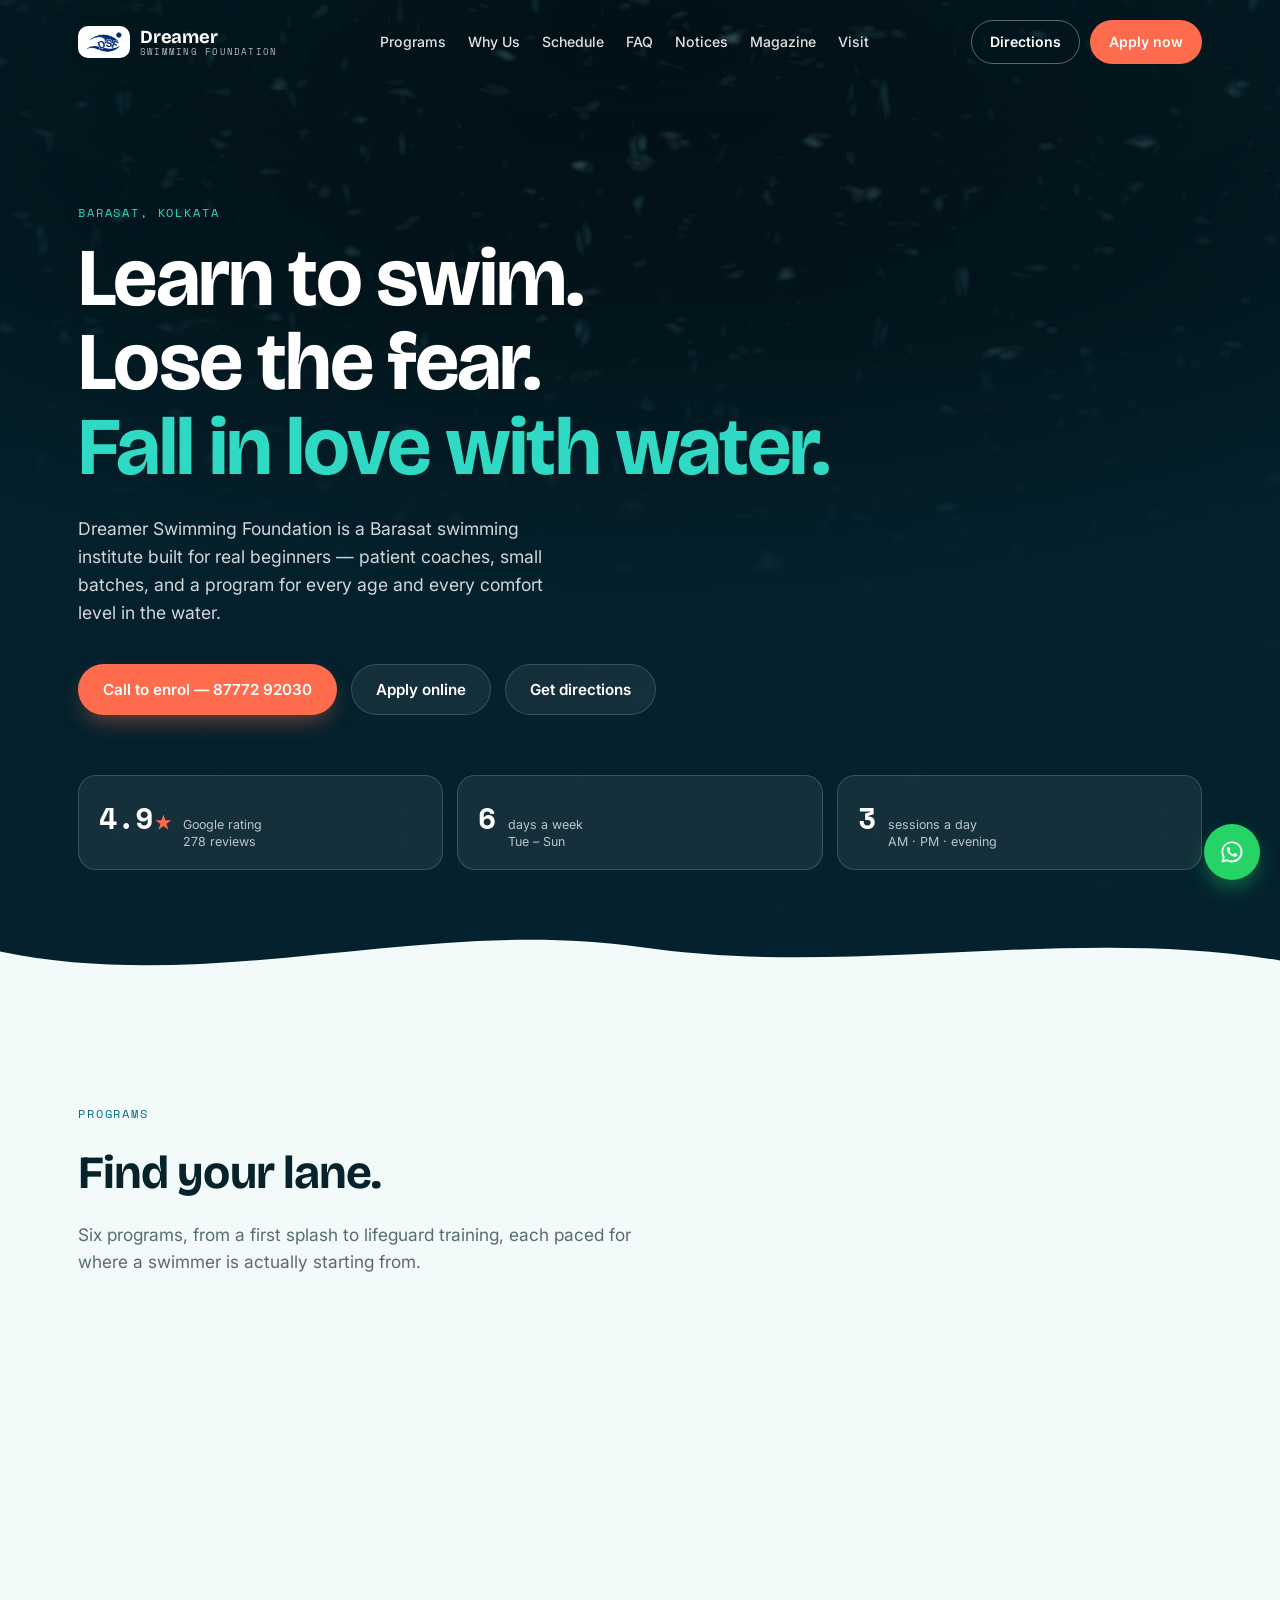
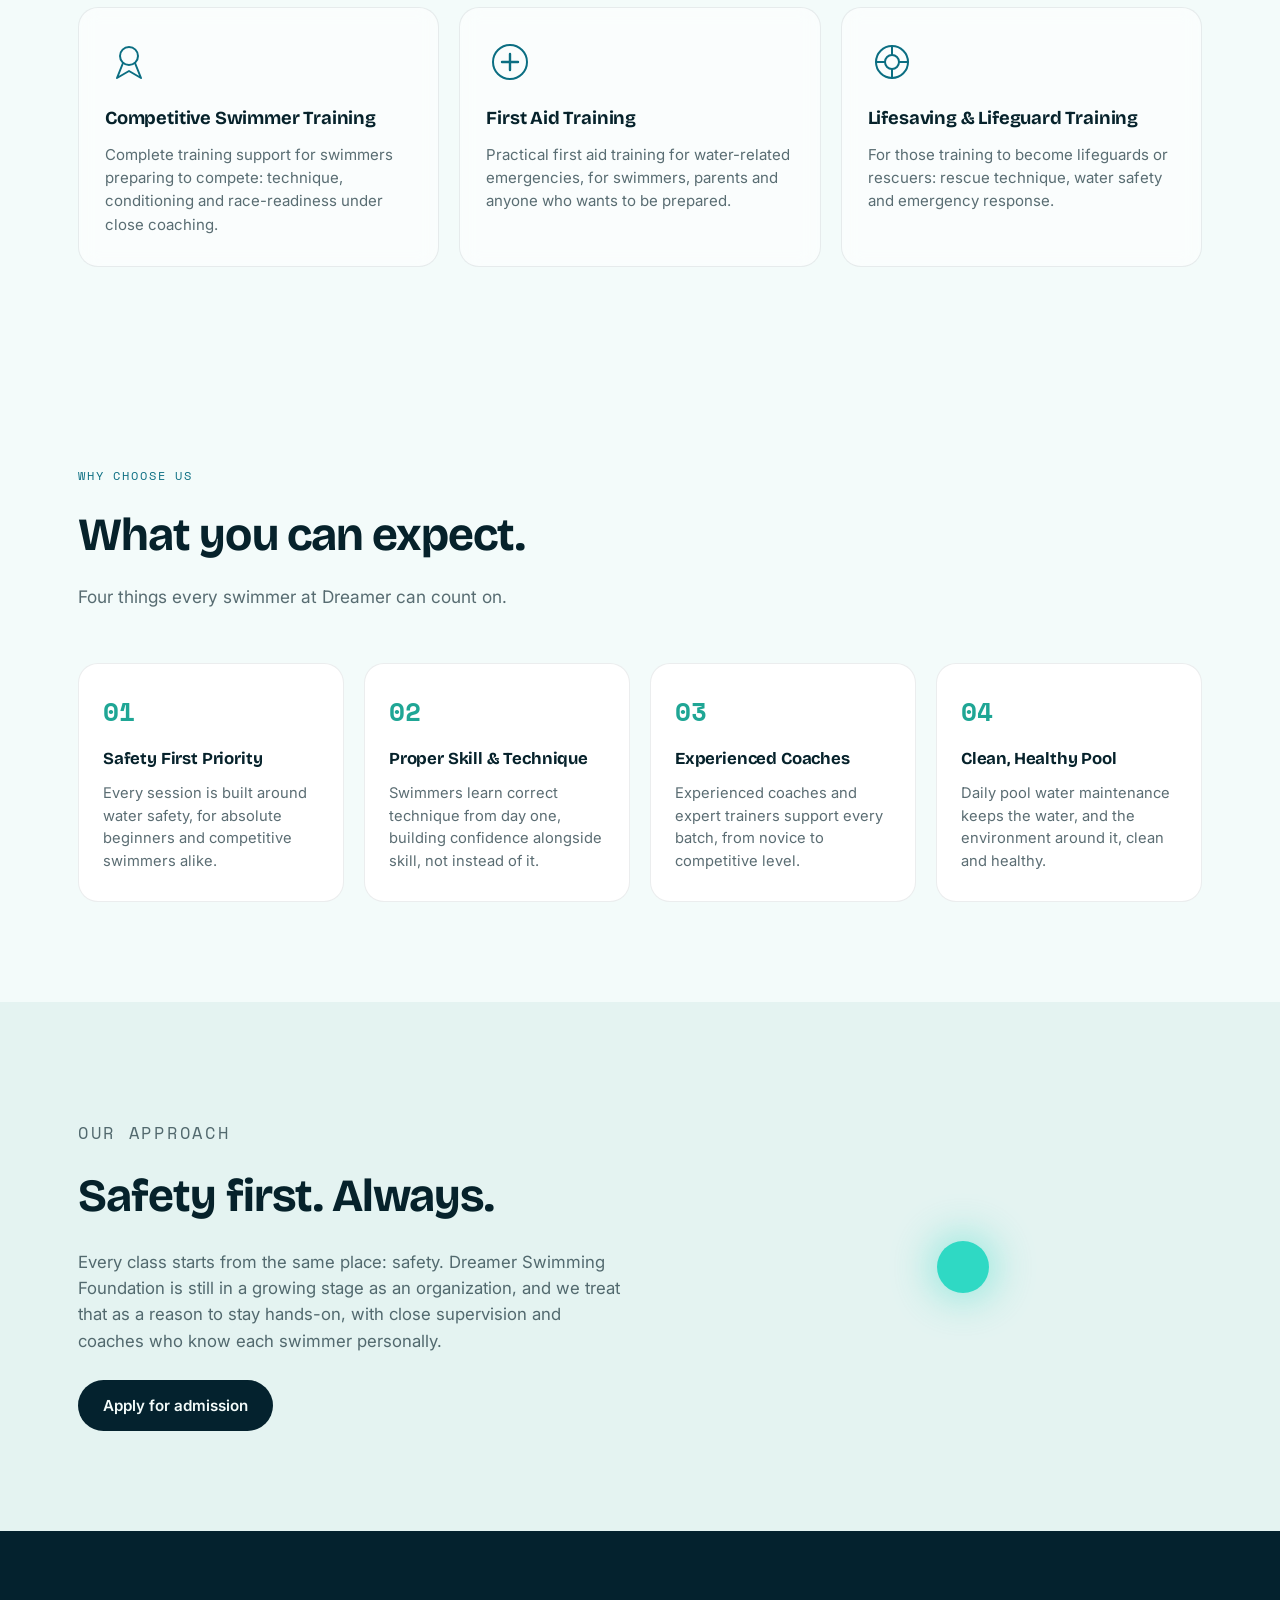
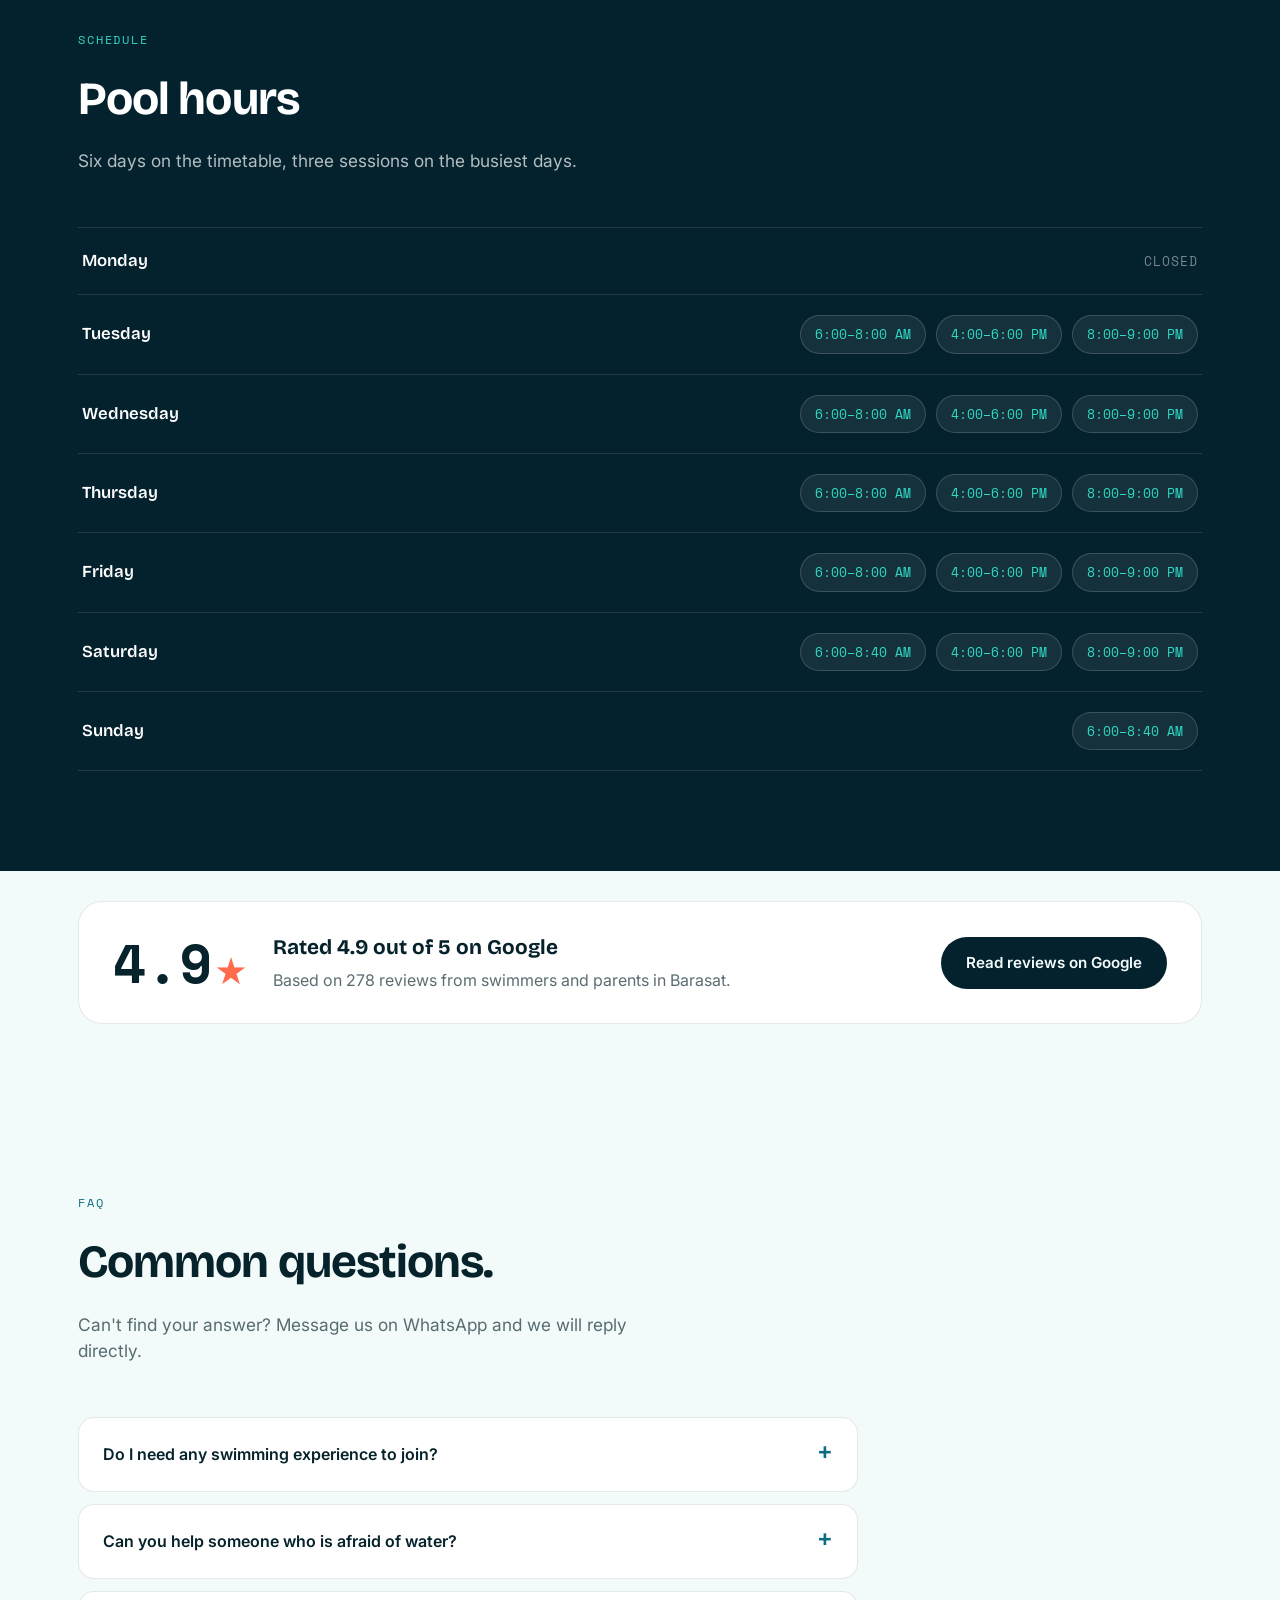
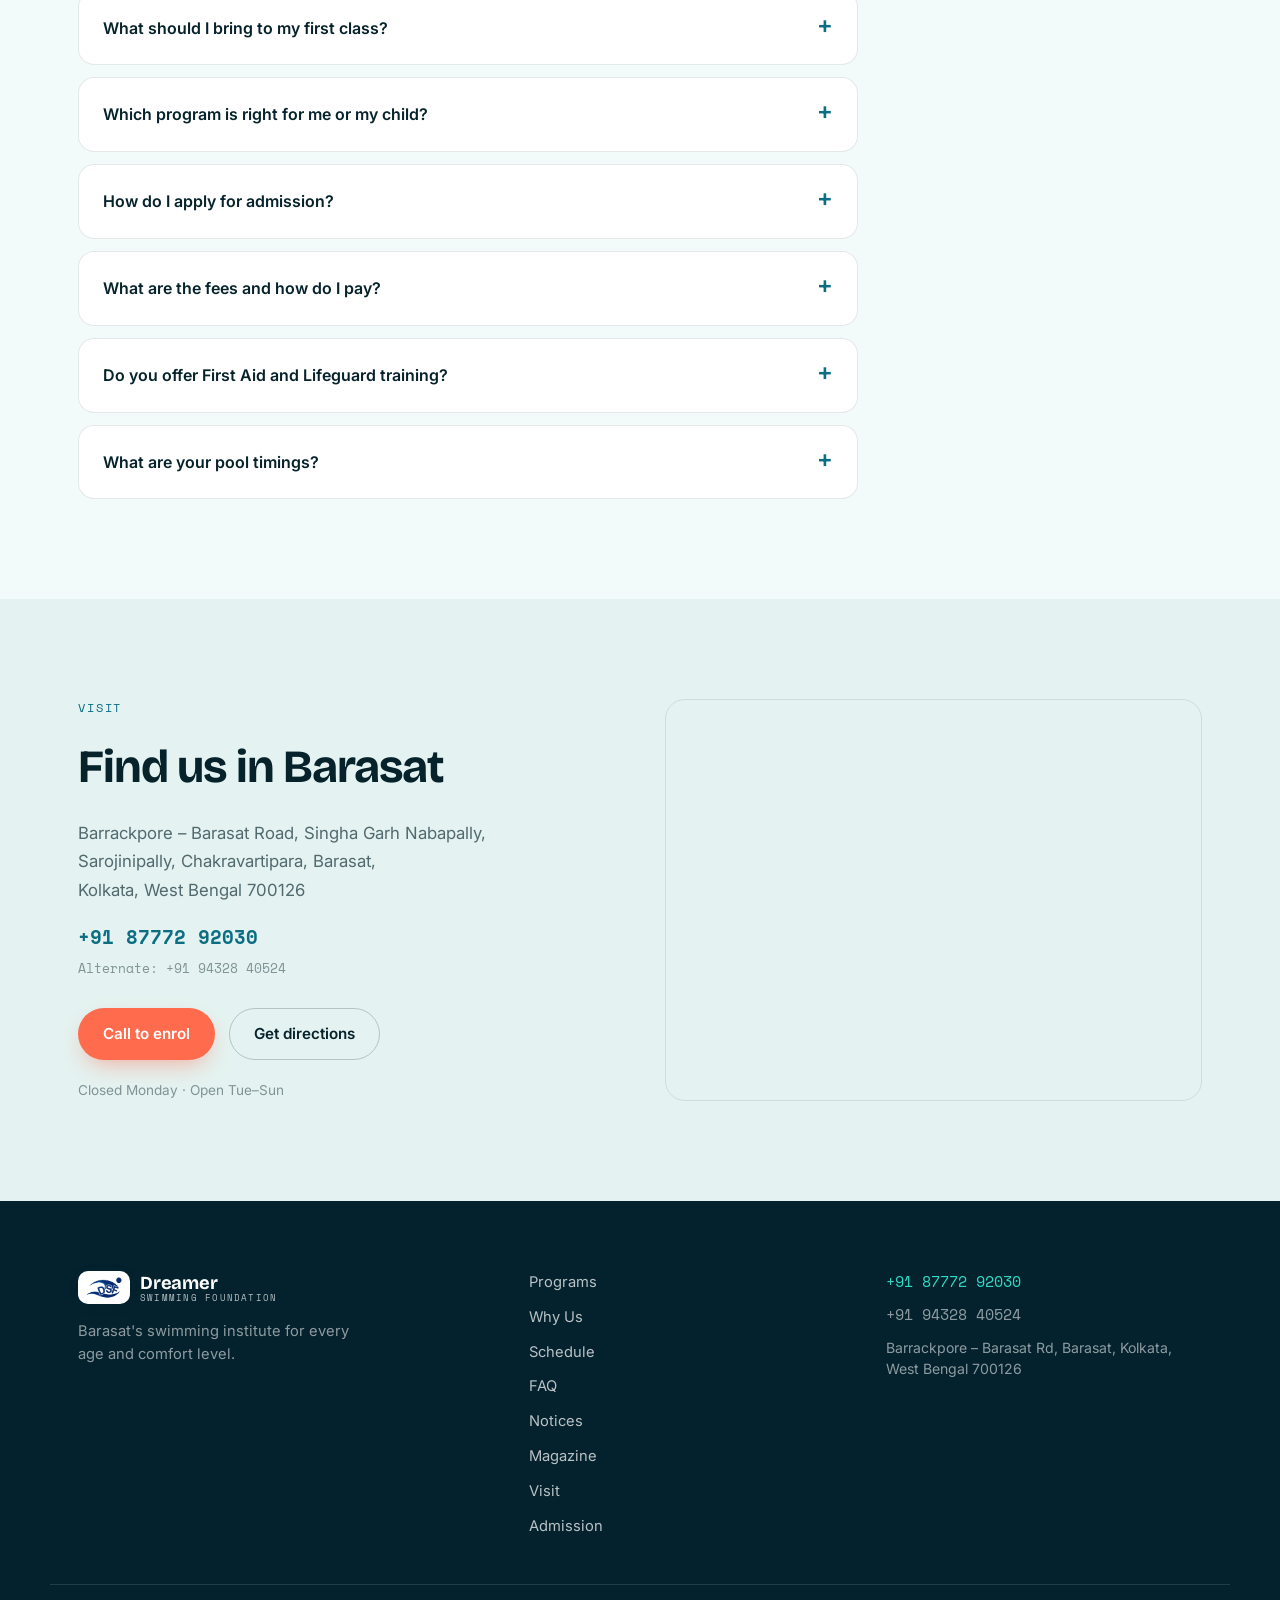
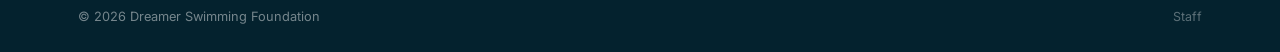
==== commit ee1dda3b: "Add files via upload" ====
--- a/index.html
+++ b/index.html
@@ -3,9 +3,13 @@
 <head>
 <meta charset="UTF-8">
 <meta name="viewport" content="width=device-width, initial-scale=1.0">
-<title>Dreamer Swimming Foundation — Barasat</title>
-<meta name="description" content="Dreamer Swimming Foundation in Barasat, Kolkata — swim lessons for kids, adults, and beginners overcoming water phobia. 4.9★ on Google, 278 reviews.">
-<link rel="icon" href="data:image/svg+xml,<svg xmlns=%22http://www.w3.org/2000/svg%22 viewBox=%220 0 100 100%22><text y=%22.9em%22 font-size=%2290%22>🌊</text></svg>">
+<title>Dreamer Swimming Foundation — Swimming Institute in Barasat, Kolkata</title>
+<meta name="description" content="Dreamer Swimming Foundation, Barasat: novice to competitive swimming, first aid and lifeguard training. 4.9★ on Google.">
+<meta property="og:title" content="Dreamer Swimming Foundation — Swimming Institute in Barasat, Kolkata">
+<meta property="og:description" content="Dreamer Swimming Foundation, Barasat: novice to competitive swimming, first aid and lifeguard training. 4.9★ on Google.">
+<meta property="og:type" content="website">
+<meta name="theme-color" content="#04222E">
+<link rel="icon" type="image/png" href="assets/dsf-logo.png">
 <link rel="preconnect" href="https://fonts.googleapis.com">
 <link rel="preconnect" href="https://fonts.gstatic.com" crossorigin>
 <link href="https://fonts.googleapis.com/css2?family=Bricolage+Grotesque:opsz,wght@12..96,400;12..96,500;12..96,600;12..96,700;12..96,800&family=Inter:wght@400;500;600;700&family=Space+Mono:wght@400;700&display=swap" rel="stylesheet">
@@ -15,49 +19,42 @@
 
 <a class="skip-link" href="#main">Skip to content</a>
 
-<!-- ===== NAV ===== -->
 <header class="nav" id="nav">
   <div class="nav-inner">
     <a class="brand" href="#top" aria-label="Dreamer Swimming Foundation, home">
-      <span class="brand-badge">
-        <img class="brand-mark" src="assets/dsf-logo.png" alt="" width="240" height="145">
-      </span>
-      <span class="brand-text">
-        <span class="brand-name">Dreamer Swimming Foundation</span>
-      </span>
+      <span class="brand-badge"><img class="brand-mark" src="assets/dsf-logo.png" alt="" width="240" height="145"></span>
+      <span class="brand-text"><span class="brand-name">Dreamer</span><span class="brand-sub">SWIMMING FOUNDATION</span></span>
     </a>
-
     <nav class="nav-links" aria-label="Primary">
       <a href="#programs">Programs</a>
-      <a href="#approach">Approach</a>
+      <a href="#why-us">Why Us</a>
       <a href="#schedule">Schedule</a>
-      <a href="#reviews">Reviews</a>
+      <a href="#faq">FAQ</a>
+      <a href="notices.html">Notices</a>
+      <a href="magazine.html">Magazine</a>
       <a href="#visit">Visit</a>
     </nav>
-
     <div class="nav-cta">
       <a class="btn btn-ghost" href="https://www.google.com/maps/place/Dreamer+Swimming+Foundation,+Barrackpore+-+Barasat+Rd,+Singha+Garh+Nabapally,+Sarojinipally,+Chkravartipara,+Barasat,+Kolkata,+West+Bengal+700126/@22.7258249,88.476228,15z/data=!4m6!3m5!1s0x39f898a6d2b04e33:0xab84228f4e79c736!8m2!3d22.7258249!4d88.476228!16s%2Fg%2F11g8vmr0lm" target="_blank" rel="noopener">Directions</a>
-      <a class="btn btn-solid" href="tel:+918777292030">Call Now</a>
-    </div>
-
-    <button class="nav-toggle" id="navToggle" aria-expanded="false" aria-controls="mobileMenu" aria-label="Open menu">
-      <span></span><span></span><span></span>
-    </button>
+      <a class="btn btn-solid" href="admission.html">Apply now</a>
+    </div>
+    <button class="nav-toggle" id="navToggle" aria-expanded="false" aria-controls="mobileMenu" aria-label="Open menu"><span></span><span></span><span></span></button>
   </div>
-
   <div class="mobile-menu" id="mobileMenu">
     <a href="#programs">Programs</a>
-    <a href="#approach">Approach</a>
-    <a href="#schedule">Schedule</a>
-    <a href="#reviews">Reviews</a>
-    <a href="#visit">Visit</a>
-    <a class="btn btn-solid" href="tel:+918777292030">Call Now</a>
+      <a href="#why-us">Why Us</a>
+      <a href="#schedule">Schedule</a>
+      <a href="#faq">FAQ</a>
+      <a href="notices.html">Notices</a>
+      <a href="magazine.html">Magazine</a>
+      <a href="#visit">Visit</a>
+    <a class="btn btn-solid" href="admission.html">Apply now</a>
+    <a class="btn btn-outline" href="tel:+918777292030">Call 87772 92030</a>
   </div>
 </header>
 
 <main id="main">
-
-  <!-- ===== HERO ===== -->
+<!-- ===== HERO ===== -->
   <section class="hero" id="top">
     <div class="hero-bg" aria-hidden="true">
       <svg class="caustics" preserveAspectRatio="xMidYMid slice" aria-hidden="true">
@@ -110,23 +107,24 @@
         patient coaches, small batches, and a program for every age and every comfort level in the water.
       </p>
       <div class="hero-actions">
-        <a class="btn btn-coral" href="tel:+918777292030">Call Now — 87772 92030</a>
+        <a class="btn btn-coral" href="tel:+918777292030">Call to enrol — 87772 92030</a>
+        <a class="btn btn-glass" href="admission.html">Apply online</a>
         <a class="btn btn-glass" href="https://www.google.com/maps/place/Dreamer+Swimming+Foundation,+Barrackpore+-+Barasat+Rd,+Singha+Garh+Nabapally,+Sarojinipally,+Chkravartipara,+Barasat,+Kolkata,+West+Bengal+700126/@22.7258249,88.476228,15z/data=!4m6!3m5!1s0x39f898a6d2b04e33:0xab84228f4e79c736!8m2!3d22.7258249!4d88.476228!16s%2Fg%2F11g8vmr0lm" target="_blank" rel="noopener">Get directions</a>
       </div>
     </div>
 
     <div class="stat-strip">
       <div class="stat-card">
-        <span class="stat-num">4.9<span class="stat-star">⭐⭐⭐⭐⭐</span></span>
-        <span class="stat-label">Google Rating 278 Reviews</span>
+        <span class="stat-num">4.9<span class="stat-star">★</span></span>
+        <span class="stat-label">Google rating<br>278 reviews</span>
       </div>
       <div class="stat-card">
         <span class="stat-num">6</span>
-        <span class="stat-label">days a week Tue – Sun</span>
+        <span class="stat-label">days a week<br>Tue – Sun</span>
       </div>
       <div class="stat-card">
         <span class="stat-num">3</span>
-        <span class="stat-label">sessions a day Morning · Afternoon · Evening</span>
+        <span class="stat-label">sessions a day<br>AM · PM · evening</span>
       </div>
     </div>
 
@@ -135,44 +133,74 @@
     </svg>
   </section>
 
+  
   <!-- ===== PROGRAMS ===== -->
   <section class="section programs" id="programs">
     <div class="container">
       <p class="eyebrow">Programs</p>
       <h2 class="section-title">Find your lane.</h2>
-      <p class="section-lead">Four ways into the water, each paced for where a swimmer is actually starting from.</p>
-
+      <p class="section-lead">Six programs, from a first splash to lifeguard training, each paced for where a swimmer is actually starting from.</p>
       <div class="card-grid reveal-group">
         <article class="prog-card reveal">
-          <span class="prog-icon" aria-hidden="true">
-            <svg viewBox="0 0 48 48"><circle cx="24" cy="14" r="5" fill="none" stroke="currentColor" stroke-width="2"/><path d="M6 30c4-4 8-4 12 0s8 4 12 0 8-4 12 0" fill="none" stroke="currentColor" stroke-width="2" stroke-linecap="round"/><path d="M6 38c4-4 8-4 12 0s8 4 12 0 8-4 12 0" fill="none" stroke="currentColor" stroke-width="2" stroke-linecap="round" opacity="0.4"/></svg>
-          </span>
-          <h3>Little Swimmers</h3>
-          <p>Age-paced lessons that build comfort in the water first and technique second, so kids progress without ever feeling rushed.</p>
-        </article>
-
-        <article class="prog-card reveal">
-          <span class="prog-icon" aria-hidden="true">
-            <svg viewBox="0 0 48 48"><circle cx="24" cy="24" r="16" fill="none" stroke="currentColor" stroke-width="2"/><circle cx="24" cy="24" r="7" fill="none" stroke="currentColor" stroke-width="2"/><path d="M24 8v9M24 31v9M8 24h9M31 24h9" stroke="currentColor" stroke-width="2" stroke-linecap="round"/></svg>
-          </span>
-          <h3>Confidence &amp; Water-Phobia</h3>
-          <p>One-on-one pacing for anyone who has struggled with fear in the water. Trust comes before technique, at whatever speed that takes.</p>
-        </article>
-
-        <article class="prog-card reveal">
-          <span class="prog-icon" aria-hidden="true">
-            <svg viewBox="0 0 48 48"><path d="M4 18c4-4 8-4 12 0s8 4 12 0 8-4 12 0" fill="none" stroke="currentColor" stroke-width="2" stroke-linecap="round"/><path d="M4 28c4-4 8-4 12 0s8 4 12 0 8-4 12 0" fill="none" stroke="currentColor" stroke-width="2" stroke-linecap="round"/><path d="M4 38c4-4 8-4 12 0s8 4 12 0 8-4 12 0" fill="none" stroke="currentColor" stroke-width="2" stroke-linecap="round" opacity="0.4"/></svg>
-          </span>
-          <h3>Adult Beginners</h3>
-          <p>It's never too late to learn. Small adult batches cover water safety and all four strokes from a genuine starting point.</p>
-        </article>
-
-        <article class="prog-card reveal">
-          <span class="prog-icon" aria-hidden="true">
-            <svg viewBox="0 0 48 48"><circle cx="24" cy="26" r="15" fill="none" stroke="currentColor" stroke-width="2"/><path d="M24 26V16M18 6h12" stroke="currentColor" stroke-width="2" stroke-linecap="round"/><path d="M24 26l7 4" stroke="currentColor" stroke-width="2" stroke-linecap="round"/></svg>
-          </span>
-          <h3>Stroke Refinement</h3>
-          <p>For swimmers who already know the water — technical coaching to sharpen form, build endurance, and swim with less effort.</p>
+          <span class="prog-icon" aria-hidden="true"><svg viewBox="0 0 48 48"><circle cx="24" cy="14" r="5" fill="none" stroke="currentColor" stroke-width="2"/><path d="M6 30c4-4 8-4 12 0s8 4 12 0 8-4 12 0" fill="none" stroke="currentColor" stroke-width="2" stroke-linecap="round"/><path d="M6 38c4-4 8-4 12 0s8 4 12 0 8-4 12 0" fill="none" stroke="currentColor" stroke-width="2" stroke-linecap="round" opacity="0.4"/></svg></span>
+          <h3>Novice Training</h3>
+          <p>For absolute beginners, children and adults alike. Coaches work one-on-one with hesitant swimmers, so this is also where students overcome a fear of water.</p>
+        </article>
+        <article class="prog-card reveal">
+          <span class="prog-icon" aria-hidden="true"><svg viewBox="0 0 48 48"><path d="M6 32c4-4 8-4 12 0s8 4 12 0 8-4 12 0" fill="none" stroke="currentColor" stroke-width="2" stroke-linecap="round"/><path d="M6 40c4-4 8-4 12 0s8 4 12 0 8-4 12 0" fill="none" stroke="currentColor" stroke-width="2" stroke-linecap="round" opacity="0.4"/><path d="M24 20V8M17 15l7-7 7 7" fill="none" stroke="currentColor" stroke-width="2" stroke-linecap="round" stroke-linejoin="round"/></svg></span>
+          <h3>Semi-Advance Training</h3>
+          <p>For swimmers with the basics in place: refining stroke technique, breathing and endurance before moving to advanced work.</p>
+        </article>
+        <article class="prog-card reveal">
+          <span class="prog-icon" aria-hidden="true"><svg viewBox="0 0 48 48"><circle cx="24" cy="26" r="15" fill="none" stroke="currentColor" stroke-width="2"/><path d="M24 26V16M18 6h12" stroke="currentColor" stroke-width="2" stroke-linecap="round"/><path d="M24 26l7 4" stroke="currentColor" stroke-width="2" stroke-linecap="round"/></svg></span>
+          <h3>Advance Training</h3>
+          <p>For confident swimmers ready to sharpen technique, build real speed and train through longer, more demanding sessions.</p>
+        </article>
+        <article class="prog-card reveal">
+          <span class="prog-icon" aria-hidden="true"><svg viewBox="0 0 48 48"><circle cx="24" cy="18" r="9" fill="none" stroke="currentColor" stroke-width="2"/><path d="M18 25l-6 15 12-7 12 7-6-15" fill="none" stroke="currentColor" stroke-width="2" stroke-linejoin="round" stroke-linecap="round"/></svg></span>
+          <h3>Competitive Swimmer Training</h3>
+          <p>Complete training support for swimmers preparing to compete: technique, conditioning and race-readiness under close coaching.</p>
+        </article>
+        <article class="prog-card reveal">
+          <span class="prog-icon" aria-hidden="true"><svg viewBox="0 0 48 48"><circle cx="24" cy="24" r="17" fill="none" stroke="currentColor" stroke-width="2"/><path d="M24 16v16M16 24h16" stroke="currentColor" stroke-width="2.4" stroke-linecap="round"/></svg></span>
+          <h3>First Aid Training</h3>
+          <p>Practical first aid training for water-related emergencies, for swimmers, parents and anyone who wants to be prepared.</p>
+        </article>
+        <article class="prog-card reveal">
+          <span class="prog-icon" aria-hidden="true"><svg viewBox="0 0 48 48"><circle cx="24" cy="24" r="16" fill="none" stroke="currentColor" stroke-width="2"/><circle cx="24" cy="24" r="7" fill="none" stroke="currentColor" stroke-width="2"/><path d="M24 8v9M24 31v9M8 24h9M31 24h9" stroke="currentColor" stroke-width="2" stroke-linecap="round"/></svg></span>
+          <h3>Lifesaving &amp; Lifeguard Training</h3>
+          <p>For those training to become lifeguards or rescuers: rescue technique, water safety and emergency response.</p>
+        </article>
+      </div>
+    </div>
+  </section>
+
+  <!-- ===== WHY CHOOSE US ===== -->
+  <section class="section why-us" id="why-us">
+    <div class="container">
+      <p class="eyebrow">Why Choose Us</p>
+      <h2 class="section-title">What you can expect.</h2>
+      <p class="section-lead">Four things every swimmer at Dreamer can count on.</p>
+      <div class="why-grid reveal-group">
+        <article class="why-card reveal">
+          <span class="why-num">01</span>
+          <h3>Safety First Priority</h3>
+          <p>Every session is built around water safety, for absolute beginners and competitive swimmers alike.</p>
+        </article>
+        <article class="why-card reveal">
+          <span class="why-num">02</span>
+          <h3>Proper Skill &amp; Technique</h3>
+          <p>Swimmers learn correct technique from day one, building confidence alongside skill, not instead of it.</p>
+        </article>
+        <article class="why-card reveal">
+          <span class="why-num">03</span>
+          <h3>Experienced Coaches</h3>
+          <p>Experienced coaches and expert trainers support every batch, from novice to competitive level.</p>
+        </article>
+        <article class="why-card reveal">
+          <span class="why-num">04</span>
+          <h3>Clean, Healthy Pool</h3>
+          <p>Daily pool water maintenance keeps the water, and the environment around it, clean and healthy.</p>
         </article>
       </div>
     </div>
@@ -182,31 +210,18 @@
   <section class="section approach" id="approach">
     <div class="container approach-grid">
       <div class="approach-text reveal">
-        <p class="eyebrow">Approach</p>
-        <h2 class="section-title">Patience is the curriculum.</h2>
-        <p>
-          Every batch stays small enough for a coach to notice a flinch, a mistimed breath, or a flash of real
-          progress — and to respond to it in the moment. Lessons build in layers: comfort, then control, then
-          speed. Nobody is compared to the swimmer in the next lane.
-        </p>
-        <ul class="pillars">
-          <li><span>Small batches</span></li>
-          <li><span>Age-appropriate pacing</span></li>
-          <li><span>Safety-first supervision</span></li>
-        </ul>
+        <p class="eyebrow">Our approach</p>
+        <h2 class="section-title">Safety first. Always.</h2>
+        <p>Every class starts from the same place: safety. Dreamer Swimming Foundation is still in a growing stage as an organization, and we treat that as a reason to stay hands-on, with close supervision and coaches who know each swimmer personally.</p>
+        <div class="cta-row"><a class="btn btn-solid" href="admission.html">Apply for admission</a></div>
       </div>
       <div class="approach-visual reveal" aria-hidden="true">
-        <div class="ripple-wrap">
-          <span class="ripple r1"></span>
-          <span class="ripple r2"></span>
-          <span class="ripple r3"></span>
-          <span class="ripple-core"></span>
-        </div>
-      </div>
-    </div>
-  </section>
-
-  <!-- ===== SCHEDULE ===== -->
+        <div class="ripple-wrap"><span class="ripple r1"></span><span class="ripple r2"></span><span class="ripple r3"></span><span class="ripple-core"></span></div>
+      </div>
+    </div>
+  </section>
+
+<!-- ===== SCHEDULE ===== -->
   <section class="section schedule" id="schedule">
     <div class="container">
       <p class="eyebrow eyebrow-light">Schedule</p>
@@ -246,34 +261,63 @@
     </div>
   </section>
 
-  <!-- ===== REVIEWS ===== -->
-  <section class="section reviews" id="reviews">
-    <div class="container">
-      <p class="eyebrow">Reviews</p>
-      <h2 class="section-title">What families are saying</h2>
-      <p class="section-lead">4.9 out of 5 on Google, from 278 reviews.</p>
-
-      <div class="review-grid reveal-group">
-        <blockquote class="review-card reveal">
-          <span class="stars" aria-hidden="true">⭐⭐⭐⭐⭐</span>
-          <p>Coaches are endlessly patient with young beginners — the kind of encouragement that turns a nervous first lesson into real confidence in the water.</p>
-          <cite>Parent of a young swimmer</cite>
-        </blockquote>
-        <blockquote class="review-card reveal">
-          <span class="stars" aria-hidden="true">⭐⭐⭐⭐⭐</span>
-          <p>After a difficult experience with water years ago, structured lessons here rebuilt that trust one session at a time — now it's the best part of the week.</p>
-          <cite>Adult learner</cite>
-        </blockquote>
-        <blockquote class="review-card reveal">
-          <span class="stars" aria-hidden="true">⭐⭐⭐⭐⭐</span>
-          <p>Every session is closely coached with real attention to form — a noticeable step up from a typical group class.</p>
-          <cite>Long-time student</cite>
-        </blockquote>
-      </div>
-    </div>
-  </section>
-
-  <!-- ===== VISIT ===== -->
+    <section class="section reviews" id="reviews">
+    <div class="container">
+      <div class="rating-banner reveal">
+        <div class="rating-big">4.9<span>★</span></div>
+        <div>
+          <p class="rating-title">Rated 4.9 out of 5 on Google</p>
+          <p class="rating-sub">Based on 278 reviews from swimmers and parents in Barasat.</p>
+        </div>
+        <a class="btn btn-solid" href="https://www.google.com/maps/place/Dreamer+Swimming+Foundation,+Barrackpore+-+Barasat+Rd,+Singha+Garh+Nabapally,+Sarojinipally,+Chkravartipara,+Barasat,+Kolkata,+West+Bengal+700126/@22.7258249,88.476228,15z/data=!4m6!3m5!1s0x39f898a6d2b04e33:0xab84228f4e79c736!8m2!3d22.7258249!4d88.476228!16s%2Fg%2F11g8vmr0lm" target="_blank" rel="noopener">Read reviews on Google</a>
+      </div>
+    </div>
+  </section>
+
+  <!-- ===== FAQ ===== -->
+  <section class="section faq" id="faq">
+    <div class="container">
+      <p class="eyebrow">FAQ</p>
+      <h2 class="section-title">Common questions.</h2>
+      <p class="section-lead">Can't find your answer? Message us on WhatsApp and we will reply directly.</p>
+      <div class="faq-list reveal-group">
+        <details class="faq-item reveal">
+          <summary>Do I need any swimming experience to join?</summary>
+          <p>No. Novice Training is designed for people starting from zero, including children and adults.</p>
+        </details>
+        <details class="faq-item reveal">
+          <summary>Can you help someone who is afraid of water?</summary>
+          <p>Yes. Novice Training includes one-on-one attention for hesitant swimmers, at a pace they are comfortable with.</p>
+        </details>
+        <details class="faq-item reveal">
+          <summary>What should I bring to my first class?</summary>
+          <p>Swimwear, a towel and, if you have them, a swim cap and goggles. Ask us on WhatsApp if you are unsure what your batch needs.</p>
+        </details>
+        <details class="faq-item reveal">
+          <summary>Which program is right for me or my child?</summary>
+          <p>Message us on WhatsApp with the swimmer's age and current comfort in water, and we will suggest a program and batch.</p>
+        </details>
+        <details class="faq-item reveal">
+          <summary>How do I apply for admission?</summary>
+          <p>Use the <a href="admission.html">online admission form</a>. It prepares a WhatsApp message to our team with your details, and staff confirm your batch.</p>
+        </details>
+        <details class="faq-item reveal">
+          <summary>What are the fees and how do I pay?</summary>
+          <p>Fees depend on the program. Our team shares current fees and payment options (including UPI) when you apply.</p>
+        </details>
+        <details class="faq-item reveal">
+          <summary>Do you offer First Aid and Lifeguard training?</summary>
+          <p>Yes. See First Aid Training and Lifesaving &amp; Lifeguard Training under Programs.</p>
+        </details>
+        <details class="faq-item reveal">
+          <summary>What are your pool timings?</summary>
+          <p>Open Tuesday to Sunday. See the Schedule section for each day's sessions. We are closed on Mondays.</p>
+        </details>
+      </div>
+    </div>
+  </section>
+
+<!-- ===== VISIT ===== -->
   <section class="section visit" id="visit">
     <div class="container visit-grid">
       <div class="visit-info reveal">
@@ -287,7 +331,7 @@
         <a class="visit-phone" href="tel:+918777292030">+91 87772 92030</a>
         <a class="visit-phone-alt" href="tel:+919432840524">Alternate: +91 94328 40524</a>
         <div class="visit-actions">
-          <a class="btn btn-coral" href="tel:+918777292030">Call Us Now</a>
+          <a class="btn btn-coral" href="tel:+918777292030">Call to enrol</a>
           <a class="btn btn-outline" href="https://www.google.com/maps/place/Dreamer+Swimming+Foundation,+Barrackpore+-+Barasat+Rd,+Singha+Garh+Nabapally,+Sarojinipally,+Chkravartipara,+Barasat,+Kolkata,+West+Bengal+700126/@22.7258249,88.476228,15z/data=!4m6!3m5!1s0x39f898a6d2b04e33:0xab84228f4e79c736!8m2!3d22.7258249!4d88.476228!16s%2Fg%2F11g8vmr0lm" target="_blank" rel="noopener">Get directions</a>
         </div>
         <p class="visit-note">Closed Monday · Open Tue–Sun</p>
@@ -303,31 +347,28 @@
     </div>
   </section>
 
+
 </main>
 
-<!-- ===== FOOTER ===== -->
 <footer class="footer">
   <div class="container footer-grid">
     <div>
       <a class="brand brand-footer" href="#top">
-        <span class="brand-badge">
-          <img class="brand-mark" src="assets/dsf-logo.png" alt="" width="240" height="145">
-        </span>
-        <span class="brand-text">
-          <span class="brand-name">Dreamer Swimming Foundation</span>
-        </span>
+        <span class="brand-badge"><img class="brand-mark" src="assets/dsf-logo.png" alt="" width="240" height="145"></span>
+        <span class="brand-text"><span class="brand-name">Dreamer</span><span class="brand-sub">SWIMMING FOUNDATION</span></span>
       </a>
       <p class="footer-tag">Barasat's swimming institute for every age and comfort level.</p>
     </div>
-
     <nav class="footer-links" aria-label="Footer">
       <a href="#programs">Programs</a>
-      <a href="#approach">Approach</a>
+      <a href="#why-us">Why Us</a>
       <a href="#schedule">Schedule</a>
-      <a href="#reviews">Reviews</a>
+      <a href="#faq">FAQ</a>
+      <a href="notices.html">Notices</a>
+      <a href="magazine.html">Magazine</a>
       <a href="#visit">Visit</a>
+      <a href="admission.html">Admission</a>
     </nav>
-
     <div class="footer-contact">
       <a href="tel:+918777292030">+91 87772 92030</a>
       <a class="footer-phone-alt" href="tel:+919432840524">+91 94328 40524</a>
@@ -336,9 +377,13 @@
   </div>
   <div class="container footer-bottom">
     <span>© <span id="year"></span> Dreamer Swimming Foundation</span>
+    <a class="staff-link" href="idcard.html">Staff</a>
   </div>
 </footer>
 
+<a class="whatsapp-float" href="https://wa.me/918777292030?text=Hi%20Dreamer%20Swimming%20Foundation%2C%20I%27d%20like%20to%20know%20more%20about%20your%20programs." target="_blank" rel="noopener" aria-label="Chat with us on WhatsApp"><svg viewBox="0 0 32 32" aria-hidden="true"><path fill="currentColor" d="M16.02 4C9.4 4 4 9.37 4 15.98c0 2.11.56 4.09 1.53 5.8L4 28l6.4-1.48a11.94 11.94 0 0 0 5.62 1.4h.01c6.62 0 12.01-5.37 12.01-11.98C28.04 9.36 22.65 4 16.02 4Zm0 21.6h-.01a9.9 9.9 0 0 1-5.06-1.39l-.36-.21-3.79.87.88-3.68-.24-.38a9.85 9.85 0 0 1-1.52-5.23c0-5.46 4.46-9.9 9.94-9.9 2.66 0 5.15 1.03 7.03 2.9a9.85 9.85 0 0 1 2.9 7.02c0 5.46-4.46 9.99-9.87 9.99Zm5.44-7.42c-.3-.15-1.76-.87-2.03-.97-.27-.1-.47-.15-.67.15-.2.3-.77.97-.94 1.17-.17.2-.35.22-.65.07-.3-.15-1.25-.46-2.38-1.47a8.9 8.9 0 0 1-1.65-2.04c-.17-.3-.02-.46.13-.6.13-.13.3-.35.45-.52.15-.17.2-.3.3-.5.1-.2.05-.37-.02-.52-.07-.15-.67-1.6-.91-2.2-.24-.57-.49-.5-.67-.51h-.57c-.2 0-.52.07-.79.37-.27.3-1.04 1.02-1.04 2.47s1.07 2.87 1.22 3.07c.15.2 2.1 3.2 5.08 4.49.71.31 1.26.49 1.7.62.71.23 1.36.2 1.87.12.57-.08 1.76-.72 2-1.42.25-.7.25-1.29.17-1.42-.07-.13-.27-.2-.57-.35Z"/></svg></a>
+
+<script src="config.js"></script>
 <script src="script.js"></script>
 </body>
 </html>
--- a/style.css
+++ b/style.css
@@ -119,9 +119,9 @@
 .brand-name{ font-family:var(--font-display); font-weight:700; font-size:1.15rem; letter-spacing:-0.01em; }
 .brand-sub{ font-family:var(--font-mono); font-size:0.55rem; letter-spacing:0.14em; opacity:0.7; }
 
-.nav-links{ display:flex; gap:30px; }
+.nav-links{ display:flex; gap:22px; }
 .nav-links a{
-  color:#fff; font-size:0.92rem; font-weight:500; opacity:0.88;
+  color:#fff; font-size:0.88rem; font-weight:500; opacity:0.88; white-space:nowrap;
   transition:opacity .2s ease;
 }
 .nav-links a:hover{ opacity:1; }
@@ -142,6 +142,7 @@
   display:none; position:fixed; top:var(--nav-h); left:0; right:0; z-index:99;
   background:var(--foam); flex-direction:column; padding:14px 28px 26px;
   box-shadow:0 12px 24px -12px rgba(6,34,43,0.25);
+  max-height:calc(100svh - var(--nav-h)); overflow-y:auto;
 }
 .mobile-menu a{
   padding:13px 0; border-bottom:1px solid rgba(6,34,43,0.08); color:var(--ink); font-weight:500;
@@ -235,7 +236,7 @@
 .section-lead.light{ color:rgba(255,255,255,0.7); }
 
 /* ---------- programs ---------- */
-.card-grid{ display:grid; grid-template-columns:repeat(4,1fr); gap:20px; }
+.card-grid{ display:grid; grid-template-columns:repeat(3,1fr); gap:20px; }
 .prog-card{
   background:var(--glass-light-bg); border:1px solid var(--glass-light-bd);
   backdrop-filter:blur(10px); -webkit-backdrop-filter:blur(10px);
@@ -356,3 +357,106 @@
   .section{ padding:72px 0; }
   .tt-row{ flex-direction:column; align-items:flex-start; gap:10px; }
 }
+
+
+/* ============================================
+   EXPANSION: why us, faq, rating, whatsapp, sub-pages
+   ============================================ */
+.why-grid{ display:grid; grid-template-columns:repeat(4,1fr); gap:20px; }
+.why-card{ background:#fff; border:1px solid rgba(6,34,43,0.08); border-radius:20px; padding:28px 24px; transition:transform .25s ease, box-shadow .25s ease; }
+.why-card:hover{ transform:translateY(-6px); box-shadow:0 20px 34px -20px rgba(6,34,43,0.28); }
+.why-num{ display:block; font-family:var(--font-mono); font-size:1.6rem; font-weight:700; color:var(--lagoon-dim); margin-bottom:14px; }
+.why-card h3{ font-size:1.05rem; margin-bottom:10px; letter-spacing:-0.01em; }
+.why-card p{ font-size:0.92rem; color:var(--ink-soft); line-height:1.55; }
+
+.cta-row{ display:flex; flex-wrap:wrap; gap:12px; margin-top:26px; }
+
+.rating-banner{ display:flex; align-items:center; gap:28px; flex-wrap:wrap; background:#fff; border:1px solid rgba(6,34,43,0.1); border-radius:24px; padding:30px 34px; }
+.rating-big{ font-family:var(--font-mono); font-weight:700; font-size:3.4rem; line-height:1; color:var(--ink); }
+.rating-big span{ color:var(--coral); font-size:2rem; margin-left:4px; }
+.rating-title{ font-family:var(--font-display); font-weight:700; font-size:1.3rem; }
+.rating-sub{ color:var(--ink-soft); margin-top:4px; }
+.rating-banner .btn{ margin-left:auto; }
+.reviews{ padding:30px 0 70px; }
+
+.faq-list{ display:flex; flex-direction:column; gap:12px; max-width:780px; }
+.faq-item{ background:#fff; border:1px solid rgba(6,34,43,0.1); border-radius:16px; padding:6px 24px; transition:border-color .2s ease; }
+.faq-item[open]{ border-color:rgba(11,110,130,0.35); }
+.faq-item summary{ list-style:none; cursor:pointer; padding:18px 34px 18px 0; position:relative; font-weight:600; color:var(--ink); }
+.faq-item summary::-webkit-details-marker{ display:none; }
+.faq-item summary::after{ content:"+"; position:absolute; right:0; top:15px; font-size:1.5rem; line-height:1; color:var(--reef); transition:transform .25s ease; }
+.faq-item[open] summary::after{ transform:rotate(45deg); }
+.faq-item p{ padding:0 0 20px; font-size:0.95rem; color:var(--ink-soft); line-height:1.6; }
+.faq-item p a{ color:var(--reef); text-decoration:underline; }
+
+.whatsapp-float{ position:fixed; right:20px; bottom:20px; z-index:150; width:56px; height:56px; border-radius:50%; background:#25D366; color:#fff; display:flex; align-items:center; justify-content:center; box-shadow:0 10px 24px -6px rgba(37,211,102,0.55); animation:whatsappPulse 2.8s ease-in-out infinite; transition:transform .2s ease; }
+.whatsapp-float:hover{ transform:scale(1.08); }
+.whatsapp-float svg{ width:28px; height:28px; }
+@keyframes whatsappPulse{ 0%,100%{ box-shadow:0 10px 24px -6px rgba(37,211,102,0.55); } 50%{ box-shadow:0 10px 24px -6px rgba(37,211,102,0.85), 0 0 0 8px rgba(37,211,102,0.12); } }
+
+.footer-bottom{ display:flex; justify-content:space-between; gap:12px; }
+.staff-link{ color:rgba(255,255,255,0.35); font-size:0.78rem; }
+.staff-link:hover{ color:rgba(255,255,255,0.75); }
+
+.page-header{ padding:calc(var(--nav-h) + 70px) 0 70px; color:#fff; background:radial-gradient(ellipse 120% 90% at 50% -10%, #0E5670 0%, #0A415A 35%, #04222E 100%); }
+.page-title{ font-size:clamp(2.2rem,5vw,3.8rem); font-weight:700; letter-spacing:-0.02em; }
+.page-sub{ margin-top:14px; color:rgba(255,255,255,0.78); max-width:52ch; font-size:1.05rem; }
+.nav-links a[aria-current="page"]{ opacity:1; box-shadow:0 2px 0 var(--lagoon); }
+.nav.scrolled .nav-links a[aria-current="page"]{ box-shadow:0 2px 0 var(--reef); }
+
+.notices-list .container{ display:flex; flex-direction:column; gap:16px; max-width:820px; }
+.notice-card{ background:#fff; border:1px solid rgba(6,34,43,0.08); border-left:4px solid var(--lagoon); border-radius:16px; padding:24px 26px; }
+.notice-card.important{ border-left-color:var(--coral); }
+.notice-date{ font-family:var(--font-mono); font-size:0.74rem; letter-spacing:0.1em; text-transform:uppercase; color:var(--reef); }
+.notice-card h3{ margin:8px 0; font-size:1.15rem; }
+.notice-card p{ color:var(--ink-soft); font-size:0.97rem; }
+
+.mag-filters{ display:flex; flex-wrap:wrap; gap:10px; margin-bottom:30px; }
+.chip{ font-family:var(--font-mono); font-size:0.78rem; padding:9px 18px; border-radius:100px; cursor:pointer; background:#fff; border:1px solid rgba(6,34,43,0.14); color:var(--ink); }
+.chip.active{ background:var(--abyss); color:#fff; border-color:var(--abyss); }
+.mag-grid{ columns:3 260px; column-gap:16px; }
+.mag-item{ break-inside:avoid; margin:0 0 16px; border-radius:16px; overflow:hidden; background:#fff; border:1px solid rgba(6,34,43,0.08); cursor:zoom-in; display:block; width:100%; padding:0; text-align:left; font:inherit; }
+.mag-item img{ width:100%; height:auto; display:block; }
+.mag-cap{ display:block; padding:12px 14px; font-size:0.88rem; color:var(--ink-soft); }
+.mag-empty{ background:#fff; border:1px dashed rgba(6,34,43,0.25); border-radius:16px; padding:34px 28px; color:var(--ink-soft); max-width:640px; }
+.lightbox{ position:fixed; inset:0; z-index:300; background:rgba(2,22,32,0.92); display:none; align-items:center; justify-content:center; padding:24px; flex-direction:column; gap:14px; }
+.lightbox.open{ display:flex; }
+.lightbox img{ max-width:min(1000px,100%); max-height:78vh; width:auto; border-radius:12px; }
+.lightbox p{ color:#fff; text-align:center; }
+.lightbox button{ position:absolute; top:18px; right:18px; width:44px; height:44px; border-radius:50%; border:1px solid rgba(255,255,255,0.4); background:rgba(255,255,255,0.1); color:#fff; font-size:1.5rem; cursor:pointer; }
+
+.steps{ list-style:none; display:grid; grid-template-columns:repeat(3,1fr); gap:16px; margin:0 0 30px; padding:0; max-width:960px; }
+.step{ background:#fff; border:1px solid rgba(6,34,43,0.08); border-radius:16px; padding:20px; }
+.step b{ font-family:var(--font-mono); color:var(--lagoon-dim); font-size:1.3rem; display:block; margin-bottom:6px; }
+.step p{ font-size:0.92rem; color:var(--ink-soft); }
+.form-card{ background:#fff; border:1px solid rgba(6,34,43,0.1); border-radius:22px; padding:32px 30px; max-width:760px; }
+.form-grid{ display:grid; grid-template-columns:1fr 1fr; gap:18px; }
+.field{ display:flex; flex-direction:column; gap:6px; min-width:0; }
+.field.full{ grid-column:1 / -1; }
+.field label{ font-size:0.84rem; font-weight:600; }
+.field input, .field select, .field textarea{ font:inherit; font-size:16px; padding:12px 14px; border-radius:12px; border:1px solid rgba(6,34,43,0.2); background:var(--foam); color:var(--ink); width:100%; }
+.field input:focus, .field select:focus, .field textarea:focus{ outline:2.5px solid var(--lagoon); border-color:transparent; }
+.form-note{ font-size:0.85rem; color:var(--ink-faint); margin-top:10px; }
+.form-error{ margin-top:16px; color:#B3261E; font-weight:600; font-size:0.92rem; }
+.photo-prev{ width:110px; height:140px; object-fit:cover; border-radius:12px; margin-top:8px; border:1px solid rgba(6,34,43,0.15); }
+.pay-box{ margin-top:30px; background:var(--foam-2); border-radius:18px; padding:24px 26px; max-width:760px; }
+.pay-box h3{ margin-bottom:8px; }
+.pay-box p{ color:var(--ink-soft); }
+.idc-wrap{ display:grid; grid-template-columns:minmax(0,1fr) minmax(0,1fr); gap:34px; align-items:start; }
+.id-canvas{ width:100%; max-width:520px; height:auto; border-radius:18px; box-shadow:0 24px 44px -22px rgba(6,34,43,0.6); display:block; }
+
+@media (max-width:1140px) and (min-width:761px){ .nav-cta .btn-ghost{ display:none; } .nav-links{ gap:16px; } }
+@media (max-width:980px){
+  .card-grid{ grid-template-columns:repeat(2,1fr); }
+  .why-grid{ grid-template-columns:repeat(2,1fr); }
+  .steps, .idc-wrap{ grid-template-columns:1fr; }
+}
+@media (max-width:760px){
+  .card-grid, .why-grid{ grid-template-columns:1fr; }
+  .form-grid{ grid-template-columns:1fr; }
+  .form-card{ padding:26px 20px; }
+  .page-header{ padding-top:calc(var(--nav-h) + 40px); padding-bottom:50px; }
+  .rating-banner{ padding:24px 22px; } .rating-banner .btn{ margin-left:0; width:100%; }
+  .whatsapp-float{ right:16px; bottom:16px; width:52px; height:52px; } .whatsapp-float svg{ width:26px; height:26px; }
+  .footer-bottom{ flex-direction:column; }
+}
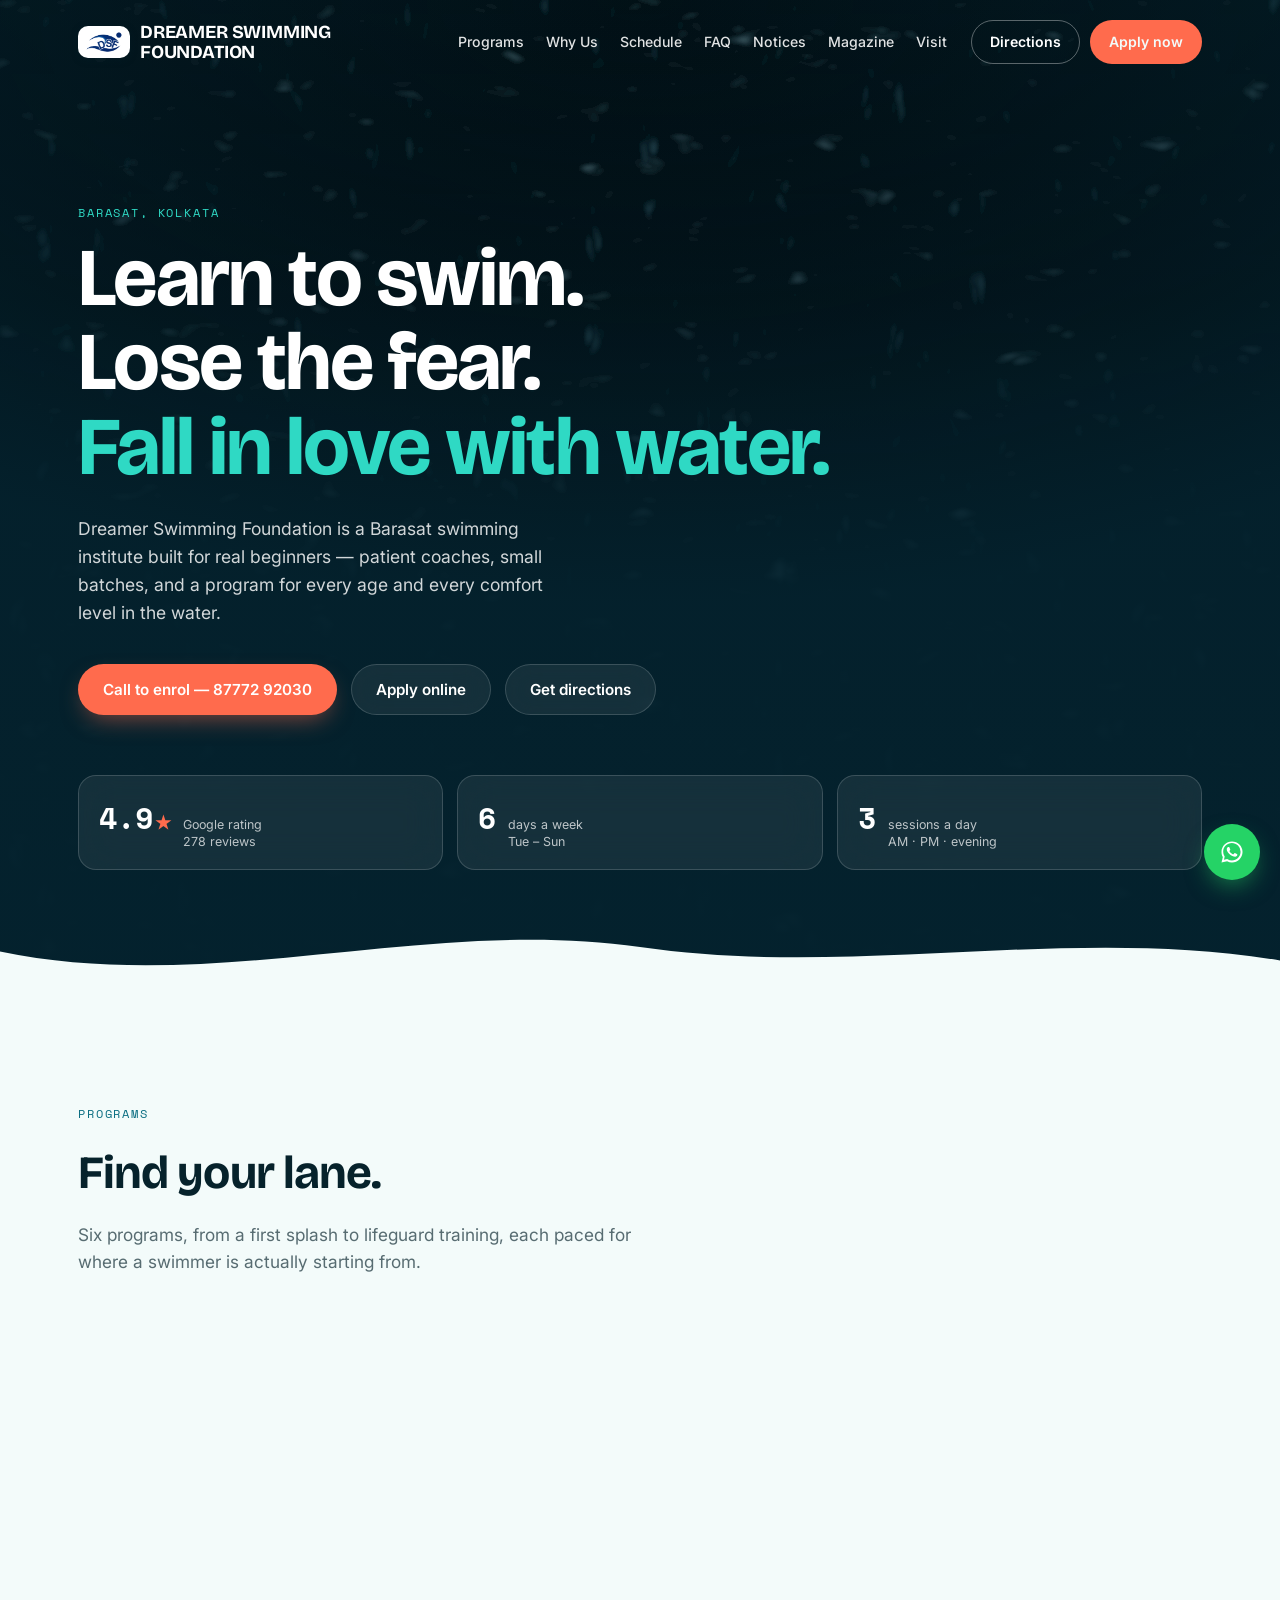
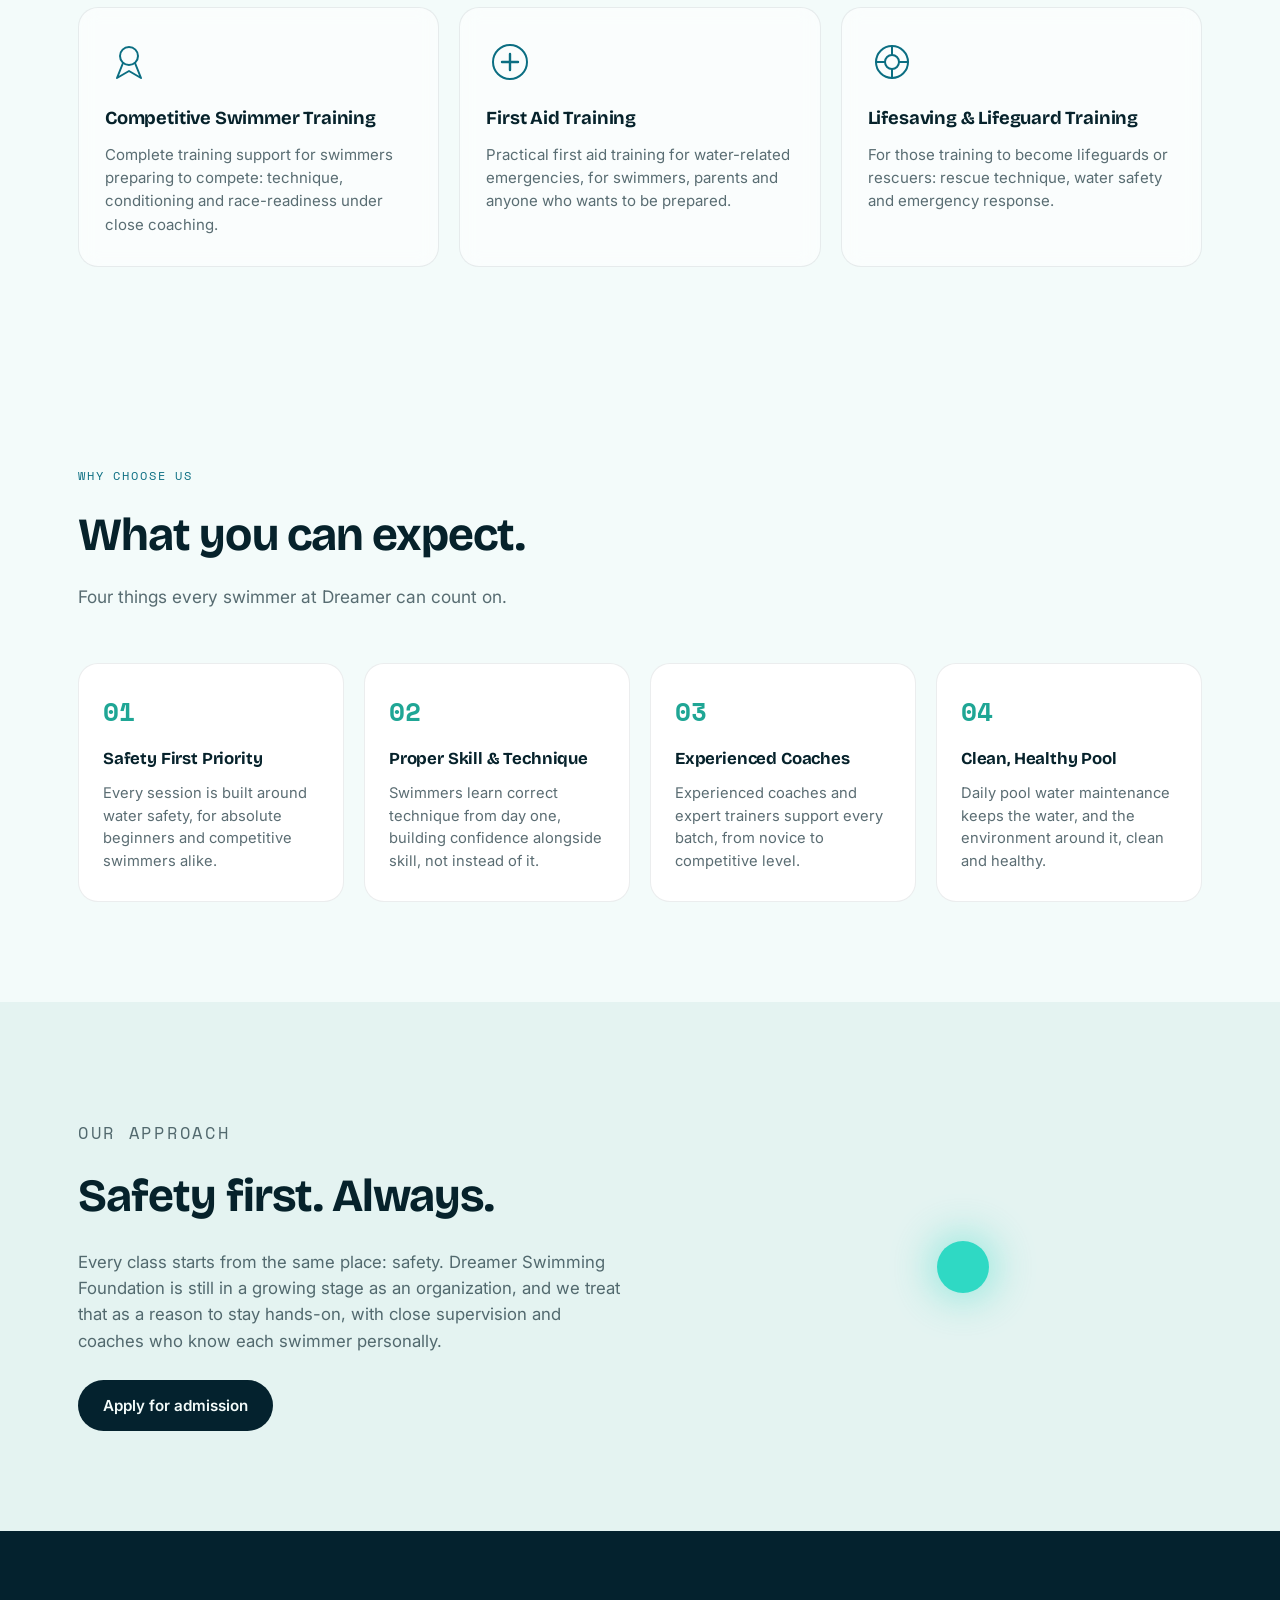
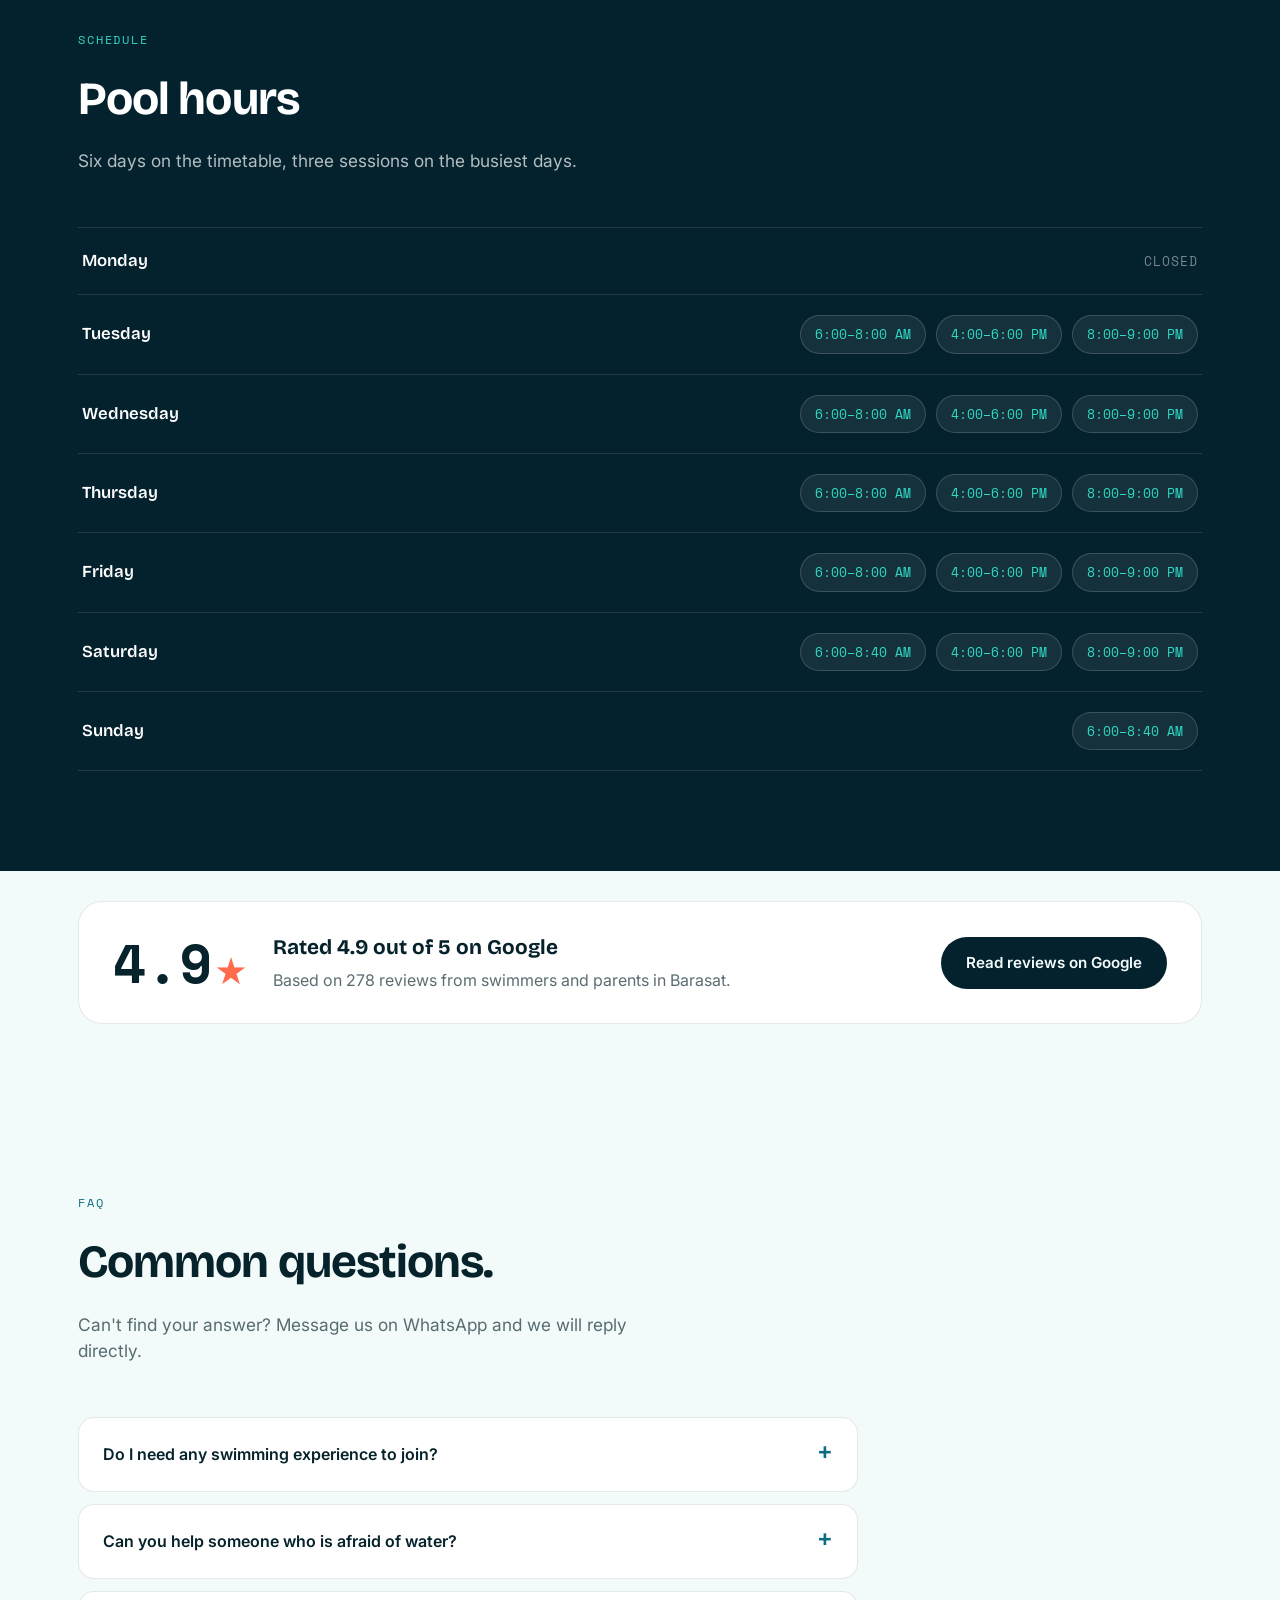
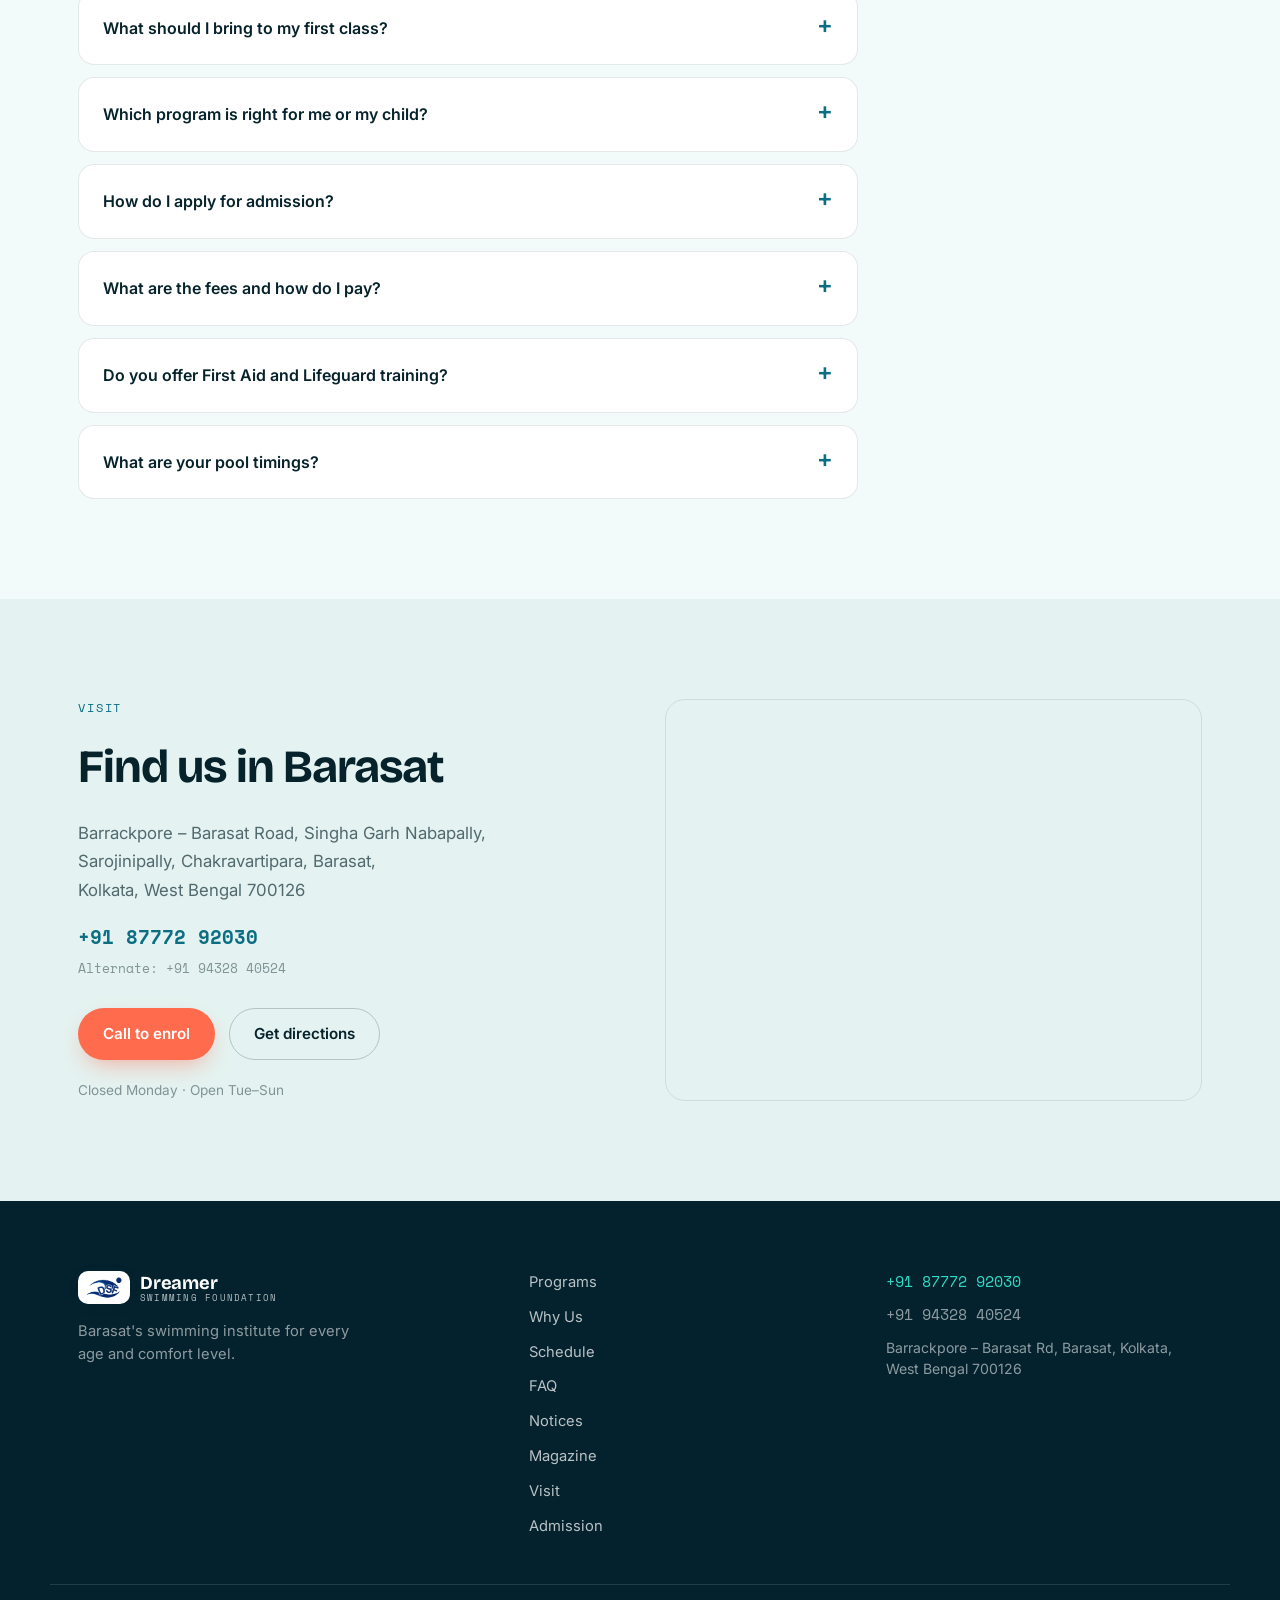
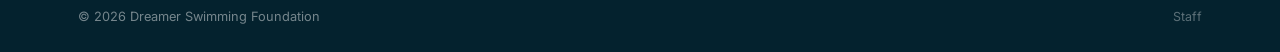
==== commit fda3371b: "Update index.html" ====
--- a/index.html
+++ b/index.html
@@ -23,7 +23,7 @@
   <div class="nav-inner">
     <a class="brand" href="#top" aria-label="Dreamer Swimming Foundation, home">
       <span class="brand-badge"><img class="brand-mark" src="assets/dsf-logo.png" alt="" width="240" height="145"></span>
-      <span class="brand-text"><span class="brand-name">Dreamer</span><span class="brand-sub">SWIMMING FOUNDATION</span></span>
+      <span class="brand-text"><span class="brand-name">DREAMER SWIMMING FOUNDATION</span><span
     </a>
     <nav class="nav-links" aria-label="Primary">
       <a href="#programs">Programs</a>
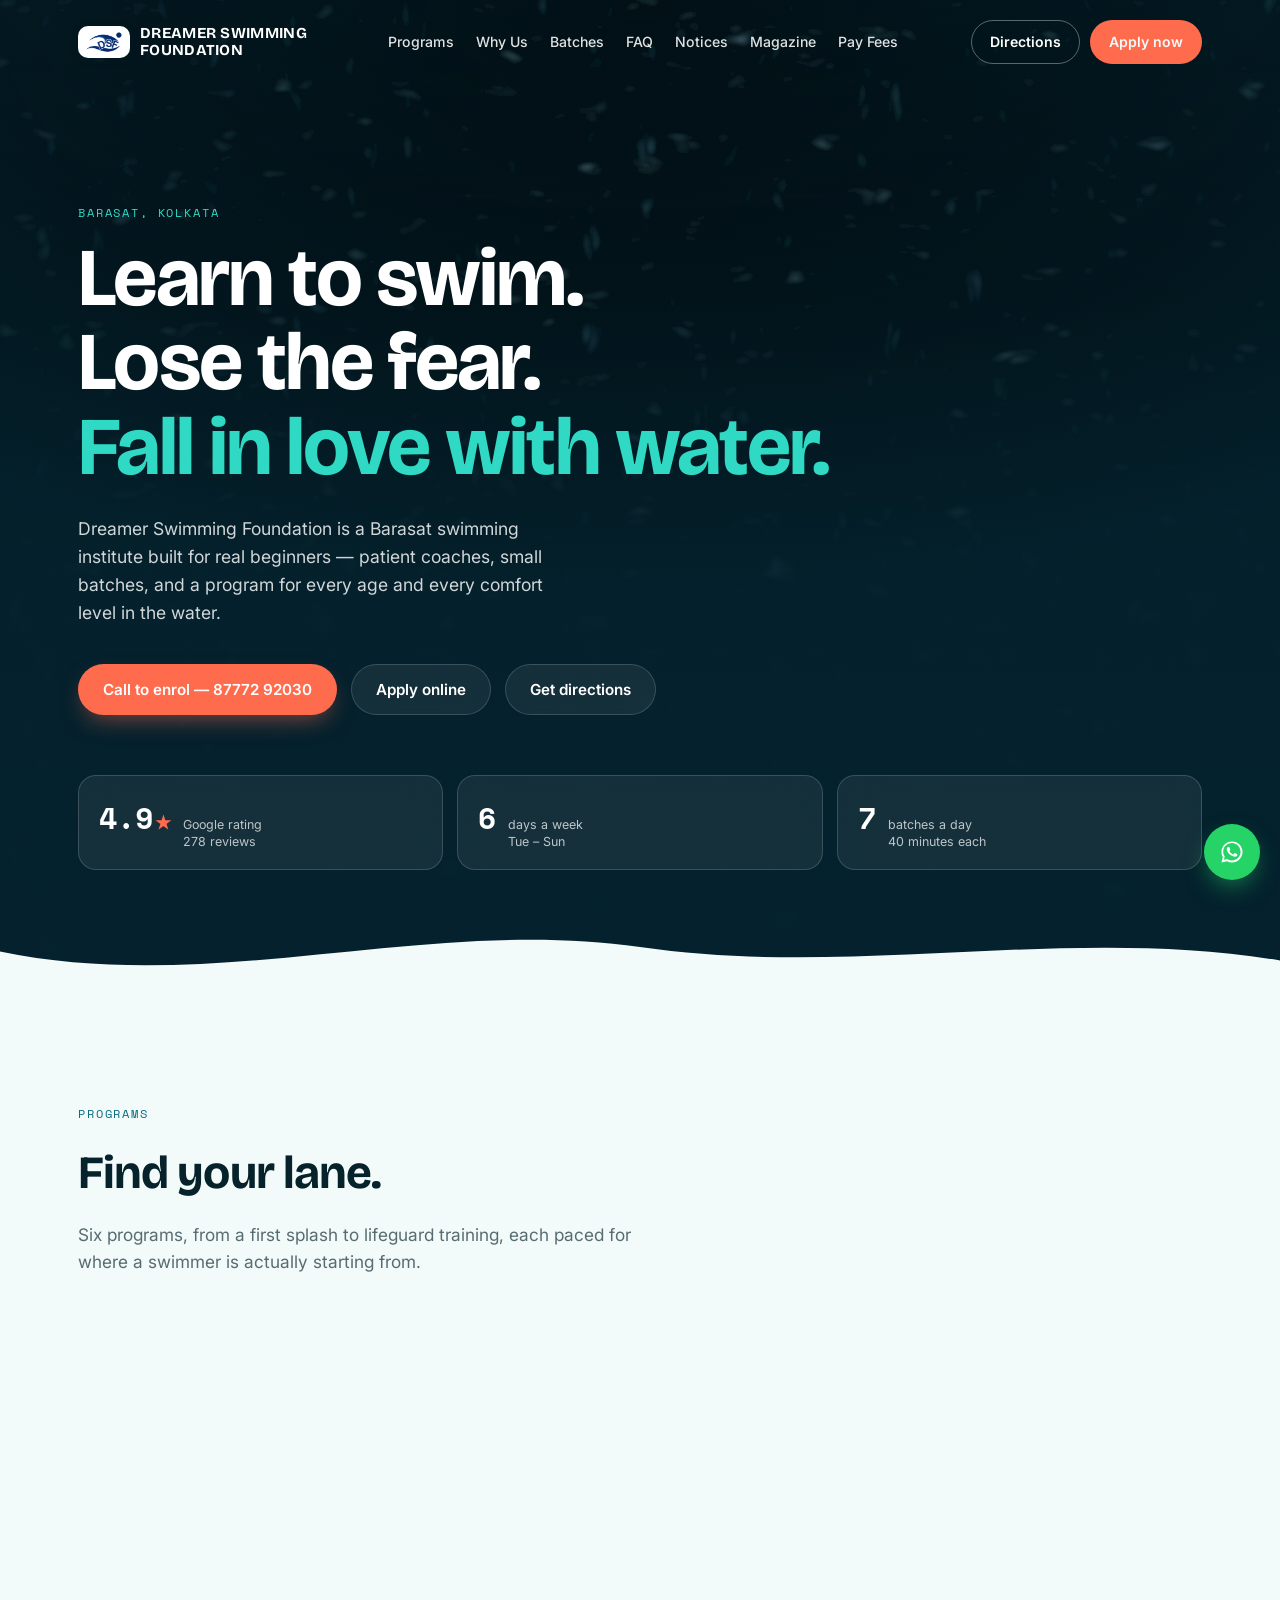
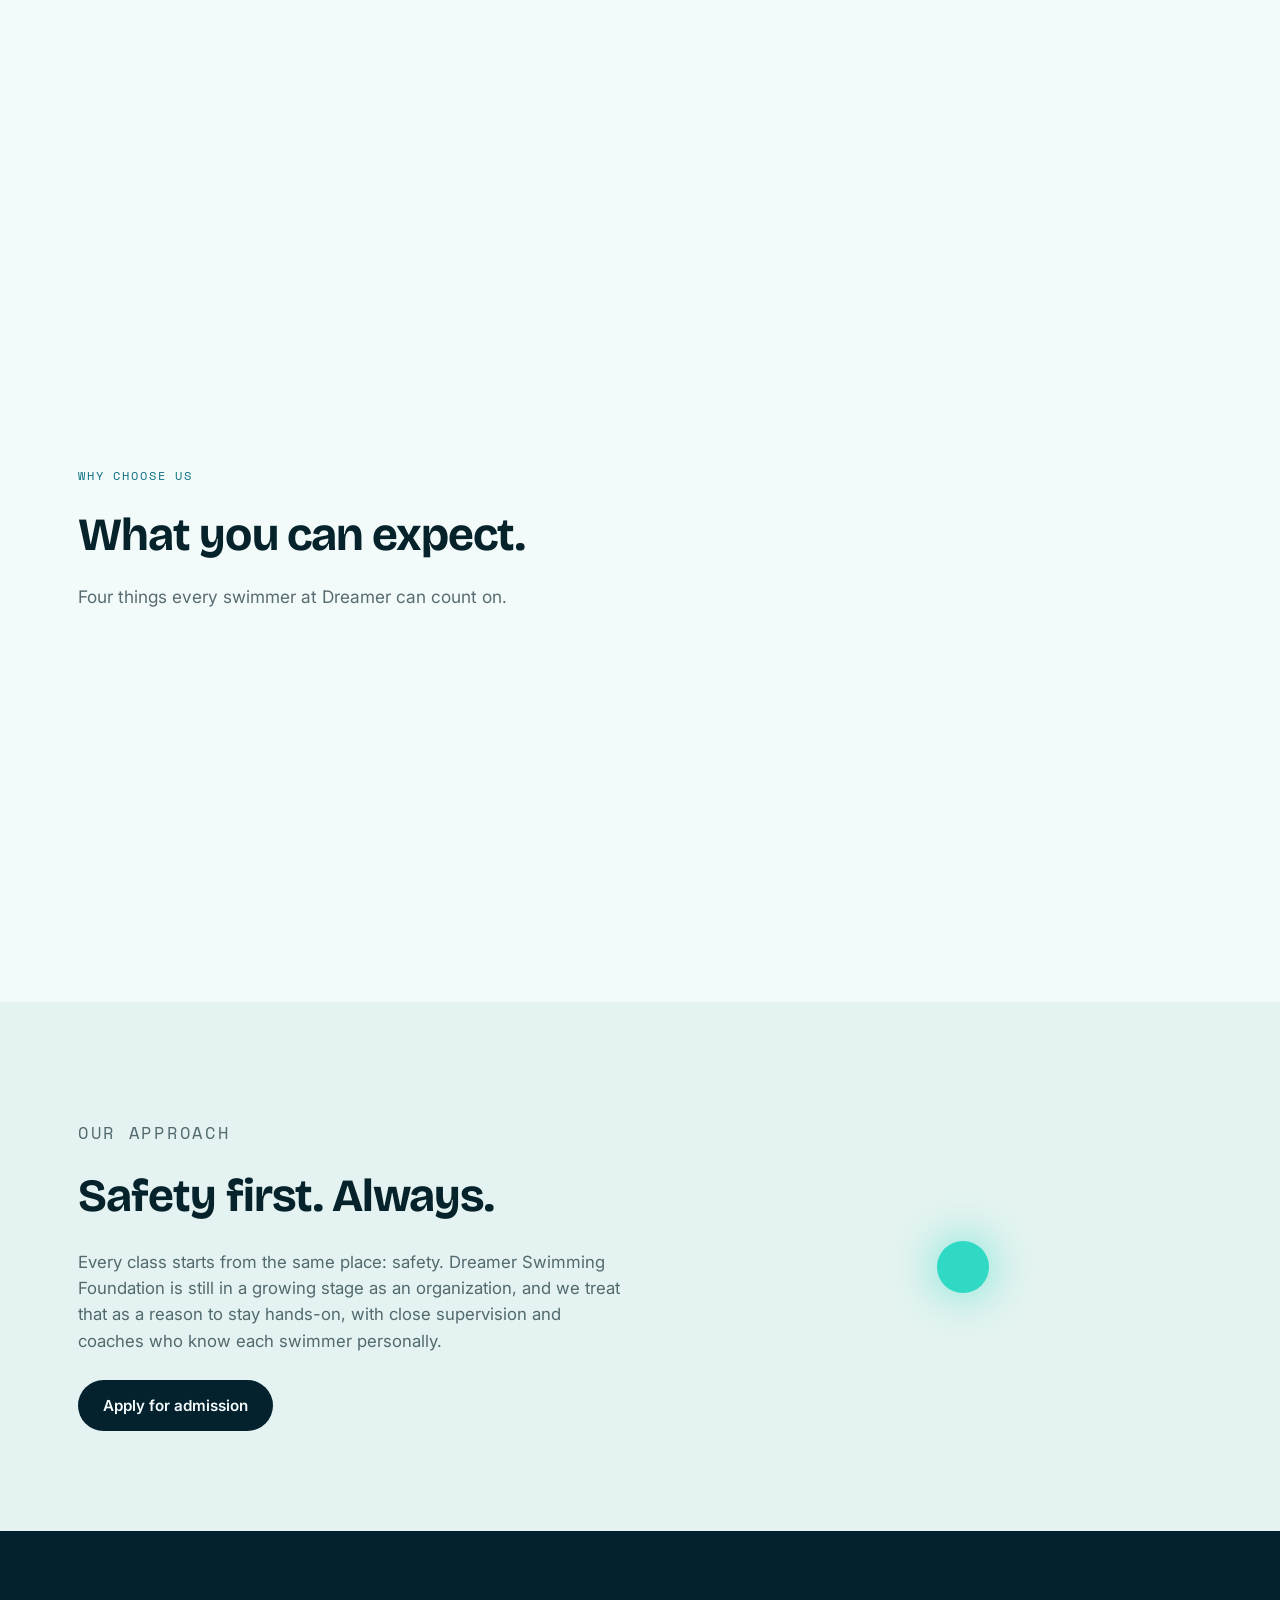
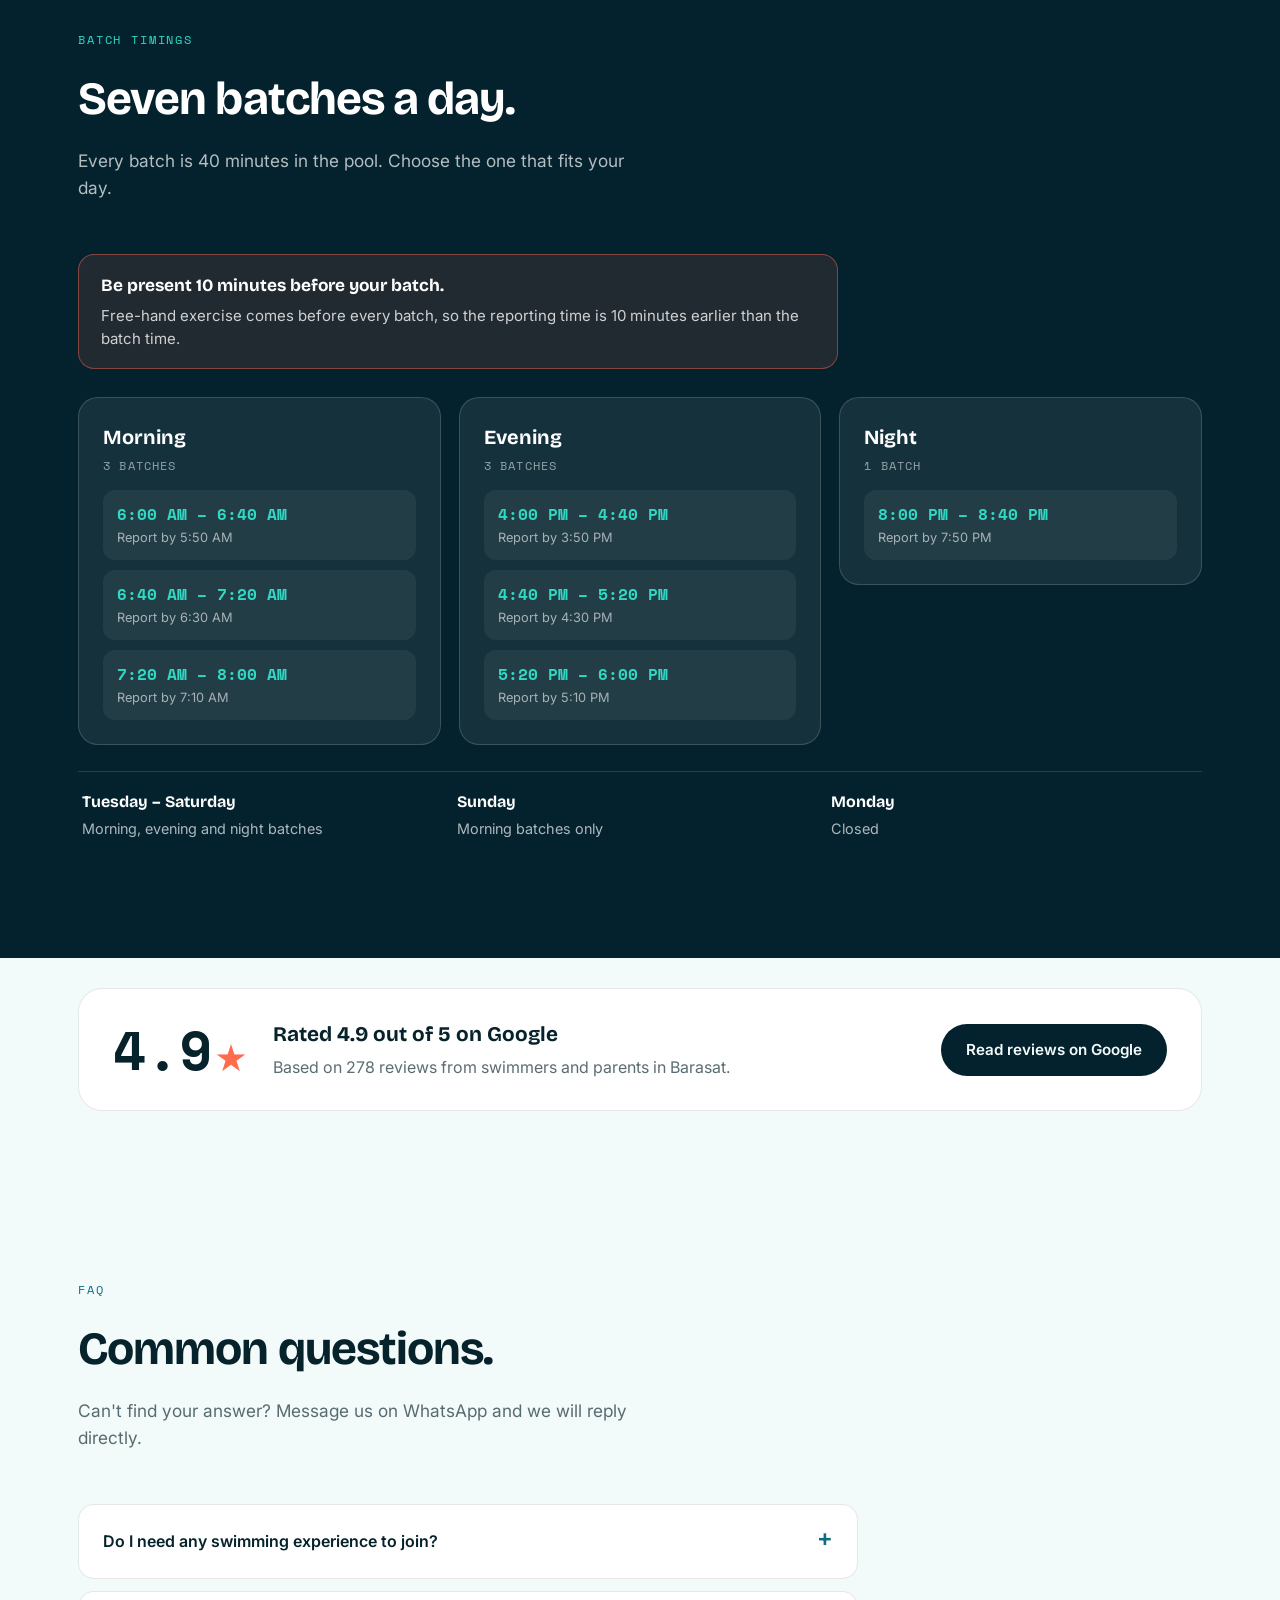
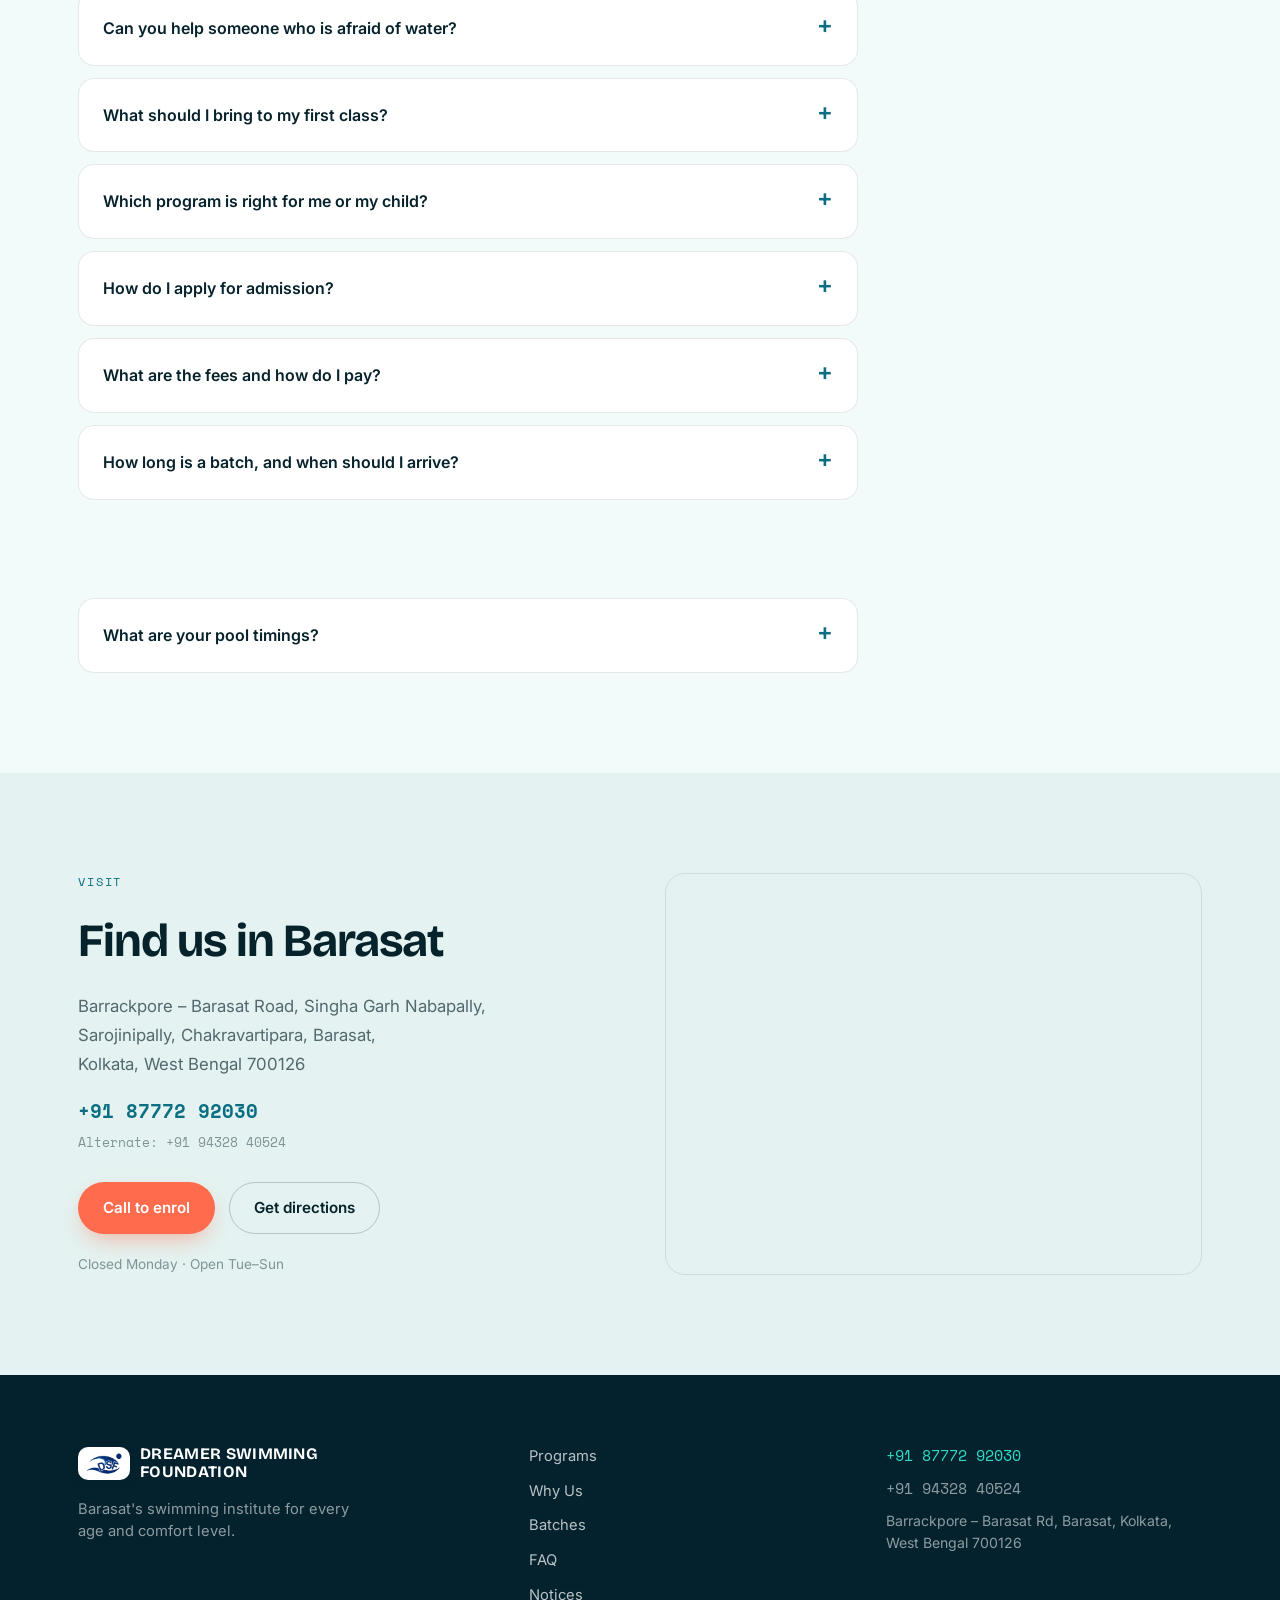
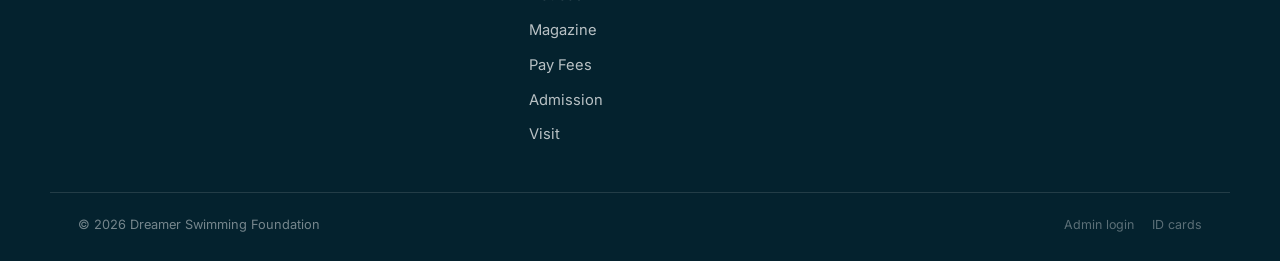
==== commit 210af601: "Add files via upload" ====
--- a/index.html
+++ b/index.html
@@ -23,16 +23,16 @@
   <div class="nav-inner">
     <a class="brand" href="#top" aria-label="Dreamer Swimming Foundation, home">
       <span class="brand-badge"><img class="brand-mark" src="assets/dsf-logo.png" alt="" width="240" height="145"></span>
-      <span class="brand-text"><span class="brand-name">DREAMER SWIMMING FOUNDATION</span><span
+      <span class="brand-text"><span class="brand-name">Dreamer Swimming Foundation</span></span>
     </a>
     <nav class="nav-links" aria-label="Primary">
       <a href="#programs">Programs</a>
       <a href="#why-us">Why Us</a>
-      <a href="#schedule">Schedule</a>
+      <a href="#schedule">Batches</a>
       <a href="#faq">FAQ</a>
       <a href="notices.html">Notices</a>
       <a href="magazine.html">Magazine</a>
-      <a href="#visit">Visit</a>
+      <a href="fees.html">Pay Fees</a>
     </nav>
     <div class="nav-cta">
       <a class="btn btn-ghost" href="https://www.google.com/maps/place/Dreamer+Swimming+Foundation,+Barrackpore+-+Barasat+Rd,+Singha+Garh+Nabapally,+Sarojinipally,+Chkravartipara,+Barasat,+Kolkata,+West+Bengal+700126/@22.7258249,88.476228,15z/data=!4m6!3m5!1s0x39f898a6d2b04e33:0xab84228f4e79c736!8m2!3d22.7258249!4d88.476228!16s%2Fg%2F11g8vmr0lm" target="_blank" rel="noopener">Directions</a>
@@ -43,11 +43,11 @@
   <div class="mobile-menu" id="mobileMenu">
     <a href="#programs">Programs</a>
       <a href="#why-us">Why Us</a>
-      <a href="#schedule">Schedule</a>
+      <a href="#schedule">Batches</a>
       <a href="#faq">FAQ</a>
       <a href="notices.html">Notices</a>
       <a href="magazine.html">Magazine</a>
-      <a href="#visit">Visit</a>
+      <a href="fees.html">Pay Fees</a>
     <a class="btn btn-solid" href="admission.html">Apply now</a>
     <a class="btn btn-outline" href="tel:+918777292030">Call 87772 92030</a>
   </div>
@@ -123,8 +123,8 @@
         <span class="stat-label">days a week<br>Tue – Sun</span>
       </div>
       <div class="stat-card">
-        <span class="stat-num">3</span>
-        <span class="stat-label">sessions a day<br>AM · PM · evening</span>
+        <span class="stat-num">7</span>
+        <span class="stat-label">batches a day<br>40 minutes each</span>
       </div>
     </div>
 
@@ -221,47 +221,42 @@
     </div>
   </section>
 
-<!-- ===== SCHEDULE ===== -->
+  <!-- ===== SCHEDULE ===== -->
   <section class="section schedule" id="schedule">
     <div class="container">
-      <p class="eyebrow eyebrow-light">Schedule</p>
-      <h2 class="section-title light">Pool hours</h2>
-      <p class="section-lead light">Six days on the timetable, three sessions on the busiest days.</p>
-
-      <div class="timetable reveal-group">
-        <div class="tt-row reveal">
-          <span class="tt-day">Monday</span>
-          <span class="tt-slots tt-closed">Closed</span>
-        </div>
-        <div class="tt-row reveal">
-          <span class="tt-day">Tuesday</span>
-          <span class="tt-slots"><em>6:00–8:00 AM</em><em>4:00–6:00 PM</em><em>8:00–9:00 PM</em></span>
-        </div>
-        <div class="tt-row reveal">
-          <span class="tt-day">Wednesday</span>
-          <span class="tt-slots"><em>6:00–8:00 AM</em><em>4:00–6:00 PM</em><em>8:00–9:00 PM</em></span>
-        </div>
-        <div class="tt-row reveal">
-          <span class="tt-day">Thursday</span>
-          <span class="tt-slots"><em>6:00–8:00 AM</em><em>4:00–6:00 PM</em><em>8:00–9:00 PM</em></span>
-        </div>
-        <div class="tt-row reveal">
-          <span class="tt-day">Friday</span>
-          <span class="tt-slots"><em>6:00–8:00 AM</em><em>4:00–6:00 PM</em><em>8:00–9:00 PM</em></span>
-        </div>
-        <div class="tt-row reveal">
-          <span class="tt-day">Saturday</span>
-          <span class="tt-slots"><em>6:00–8:40 AM</em><em>4:00–6:00 PM</em><em>8:00–9:00 PM</em></span>
-        </div>
-        <div class="tt-row reveal">
-          <span class="tt-day">Sunday</span>
-          <span class="tt-slots"><em>6:00–8:40 AM</em></span>
-        </div>
-      </div>
-    </div>
-  </section>
-
-    <section class="section reviews" id="reviews">
+      <p class="eyebrow eyebrow-light">Batch timings</p>
+      <h2 class="section-title light">Seven batches a day.</h2>
+      <p class="section-lead light">Every batch is 40 minutes in the pool. Choose the one that fits your day.</p>
+      <div class="arrive-note reveal">
+        <strong>Be present 10 minutes before your batch.</strong>
+        <span>Free-hand exercise comes before every batch, so the reporting time is 10 minutes earlier than the batch time.</span>
+      </div>
+      <div class="batch-grid reveal-group">
+        <div class="batch-card reveal">
+          <h3>Morning</h3>
+          <p class="batch-count">3 batches</p>
+          <ul><li><span class="b-time">6:00 AM – 6:40 AM</span><span class="b-rep">Report by 5:50 AM</span></li><li><span class="b-time">6:40 AM – 7:20 AM</span><span class="b-rep">Report by 6:30 AM</span></li><li><span class="b-time">7:20 AM – 8:00 AM</span><span class="b-rep">Report by 7:10 AM</span></li></ul>
+        </div>
+        <div class="batch-card reveal">
+          <h3>Evening</h3>
+          <p class="batch-count">3 batches</p>
+          <ul><li><span class="b-time">4:00 PM – 4:40 PM</span><span class="b-rep">Report by 3:50 PM</span></li><li><span class="b-time">4:40 PM – 5:20 PM</span><span class="b-rep">Report by 4:30 PM</span></li><li><span class="b-time">5:20 PM – 6:00 PM</span><span class="b-rep">Report by 5:10 PM</span></li></ul>
+        </div>
+        <div class="batch-card reveal">
+          <h3>Night</h3>
+          <p class="batch-count">1 batch</p>
+          <ul><li><span class="b-time">8:00 PM – 8:40 PM</span><span class="b-rep">Report by 7:50 PM</span></li></ul>
+        </div>
+      </div>
+      <ul class="day-row reveal">
+        <li><b>Tuesday – Saturday</b><span>Morning, evening and night batches</span></li>
+        <li><b>Sunday</b><span>Morning batches only</span></li>
+        <li><b>Monday</b><span>Closed</span></li>
+      </ul>
+    </div>
+  </section>
+
+  <section class="section reviews" id="reviews">
     <div class="container">
       <div class="rating-banner reveal">
         <div class="rating-big">4.9<span>★</span></div>
@@ -303,7 +298,11 @@
         </details>
         <details class="faq-item reveal">
           <summary>What are the fees and how do I pay?</summary>
-          <p>Fees depend on the program. Our team shares current fees and payment options (including UPI) when you apply.</p>
+          <p>Fees depend on the program, and our team confirms the amount when you apply. Pay by UPI on the <a href="fees.html">Pay Fees</a> page.</p>
+        </details>
+        <details class="faq-item reveal">
+          <summary>How long is a batch, and when should I arrive?</summary>
+          <p>Each batch is 40 minutes. Be present 10 minutes before your batch time for free-hand exercise.</p>
         </details>
         <details class="faq-item reveal">
           <summary>Do you offer First Aid and Lifeguard training?</summary>
@@ -311,7 +310,7 @@
         </details>
         <details class="faq-item reveal">
           <summary>What are your pool timings?</summary>
-          <p>Open Tuesday to Sunday. See the Schedule section for each day's sessions. We are closed on Mondays.</p>
+          <p>Morning batches start at 6:00, 6:40 and 7:20 AM, evening batches at 4:00, 4:40 and 5:20 PM, and the night batch at 8:00 PM. We are closed on Mondays.</p>
         </details>
       </div>
     </div>
@@ -355,19 +354,20 @@
     <div>
       <a class="brand brand-footer" href="#top">
         <span class="brand-badge"><img class="brand-mark" src="assets/dsf-logo.png" alt="" width="240" height="145"></span>
-        <span class="brand-text"><span class="brand-name">Dreamer</span><span class="brand-sub">SWIMMING FOUNDATION</span></span>
+        <span class="brand-text"><span class="brand-name">Dreamer Swimming Foundation</span></span>
       </a>
       <p class="footer-tag">Barasat's swimming institute for every age and comfort level.</p>
     </div>
     <nav class="footer-links" aria-label="Footer">
       <a href="#programs">Programs</a>
       <a href="#why-us">Why Us</a>
-      <a href="#schedule">Schedule</a>
+      <a href="#schedule">Batches</a>
       <a href="#faq">FAQ</a>
       <a href="notices.html">Notices</a>
       <a href="magazine.html">Magazine</a>
+      <a href="fees.html">Pay Fees</a>
+      <a href="admission.html">Admission</a>
       <a href="#visit">Visit</a>
-      <a href="admission.html">Admission</a>
     </nav>
     <div class="footer-contact">
       <a href="tel:+918777292030">+91 87772 92030</a>
@@ -377,7 +377,7 @@
   </div>
   <div class="container footer-bottom">
     <span>© <span id="year"></span> Dreamer Swimming Foundation</span>
-    <a class="staff-link" href="idcard.html">Staff</a>
+    <span class="staff-links"><a class="staff-link" href="admin.html">Admin login</a><a class="staff-link" href="idcard.html">ID cards</a></span>
   </div>
 </footer>
 
--- a/style.css
+++ b/style.css
@@ -460,3 +460,60 @@
   .whatsapp-float{ right:16px; bottom:16px; width:52px; height:52px; } .whatsapp-float svg{ width:26px; height:26px; }
   .footer-bottom{ flex-direction:column; }
 }
+
+/* ============================================
+   v3: brand, batches, fees, admin
+   ============================================ */
+[hidden]{ display:none !important; }
+
+.brand-name{ font-size:0.95rem; line-height:1.15; text-transform:uppercase; letter-spacing:0.02em; max-width:11.5em; }
+.footer .brand-name{ font-size:1rem; }
+
+.arrive-note{
+  display:flex; flex-direction:column; gap:4px; margin-bottom:28px; padding:18px 22px; border-radius:16px;
+  background:rgba(255,107,77,0.12); border:1px solid rgba(255,107,77,0.45); color:#fff; max-width:760px;
+}
+.arrive-note strong{ font-family:var(--font-display); font-size:1.08rem; }
+.arrive-note span{ color:rgba(255,255,255,0.78); font-size:0.94rem; }
+.batch-grid{ display:grid; grid-template-columns:repeat(3,1fr); gap:18px; align-items:start; }
+.batch-card{ background:var(--glass-dark-bg); border:1px solid var(--glass-dark-bd); border-radius:20px; padding:24px; color:#fff; }
+.batch-card h3{ font-size:1.25rem; }
+.batch-count{ font-family:var(--font-mono); font-size:0.74rem; letter-spacing:0.1em; text-transform:uppercase; color:rgba(255,255,255,0.55); margin:4px 0 14px; }
+.batch-card ul{ display:flex; flex-direction:column; gap:10px; }
+.batch-card li{ display:flex; flex-direction:column; gap:2px; padding:12px 14px; border-radius:12px; background:rgba(255,255,255,0.06); }
+.b-time{ font-family:var(--font-mono); font-weight:700; color:var(--lagoon); font-size:0.98rem; }
+.b-rep{ font-size:0.8rem; color:rgba(255,255,255,0.6); }
+.day-row{ display:grid; grid-template-columns:repeat(3,1fr); gap:0; margin-top:26px; border-top:1px solid rgba(255,255,255,0.14); }
+.day-row li{ padding:18px 4px; display:flex; flex-direction:column; gap:3px; color:rgba(255,255,255,0.68); font-size:0.9rem; }
+.day-row b{ color:#fff; font-family:var(--font-display); font-size:1rem; }
+
+.step p a{ color:var(--reef); text-decoration:underline; }
+.btn-sm{ padding:8px 16px; font-size:0.84rem; }
+button.btn{ font-family:var(--font-body); }
+button.btn:disabled{ opacity:0.6; cursor:default; transform:none; }
+.pay-row{ display:flex; gap:26px; align-items:center; flex-wrap:wrap; margin:16px 0 6px; }
+.qr-wrap{ text-align:center; }
+.qr{ width:200px; height:200px; background:#fff; border-radius:14px; padding:8px; }
+.qr svg{ width:100%; height:100%; display:block; }
+.pay-side{ display:flex; flex-direction:column; gap:10px; align-items:flex-start; flex:1; min-width:220px; }
+.pay-confirm{ margin-top:22px; }
+.pay-confirm .field input{ background:#fff; }
+.form-ok{ margin-top:16px; color:#0B6E4F; font-weight:600; font-size:0.92rem; }
+.field.check label{ display:flex; align-items:center; gap:10px; font-weight:500; }
+.field.check input{ width:20px; height:20px; padding:0; }
+.admin-head{ display:flex; justify-content:space-between; align-items:center; gap:12px; margin-bottom:18px; }
+.form-card > h3{ margin-bottom:16px; }
+.form-card code{ font-family:var(--font-mono); background:var(--foam-2); padding:2px 6px; border-radius:6px; }
+.admin-sub{ margin:34px 0 14px; }
+.notices-admin{ display:flex; flex-direction:column; gap:14px; max-width:760px; color:var(--ink-soft); }
+.notices-admin .notice-card .btn{ margin-top:14px; }
+.notice-card p{ white-space:pre-line; overflow-wrap:anywhere; }
+.staff-links{ display:flex; gap:18px; }
+
+@media (max-width:1200px) and (min-width:761px){ .nav-cta .btn-ghost{ display:none; } .nav-links{ gap:15px; } }
+@media (max-width:980px){ .batch-grid{ grid-template-columns:1fr; } }
+@media (max-width:760px){
+  .day-row{ grid-template-columns:1fr; } .day-row li{ border-bottom:1px solid rgba(255,255,255,0.1); padding:14px 4px; }
+  .qr-wrap{ margin:0 auto; } .pay-side{ align-items:stretch; } .pay-side .btn{ width:100%; }
+  .brand-name{ font-size:0.88rem; }
+}
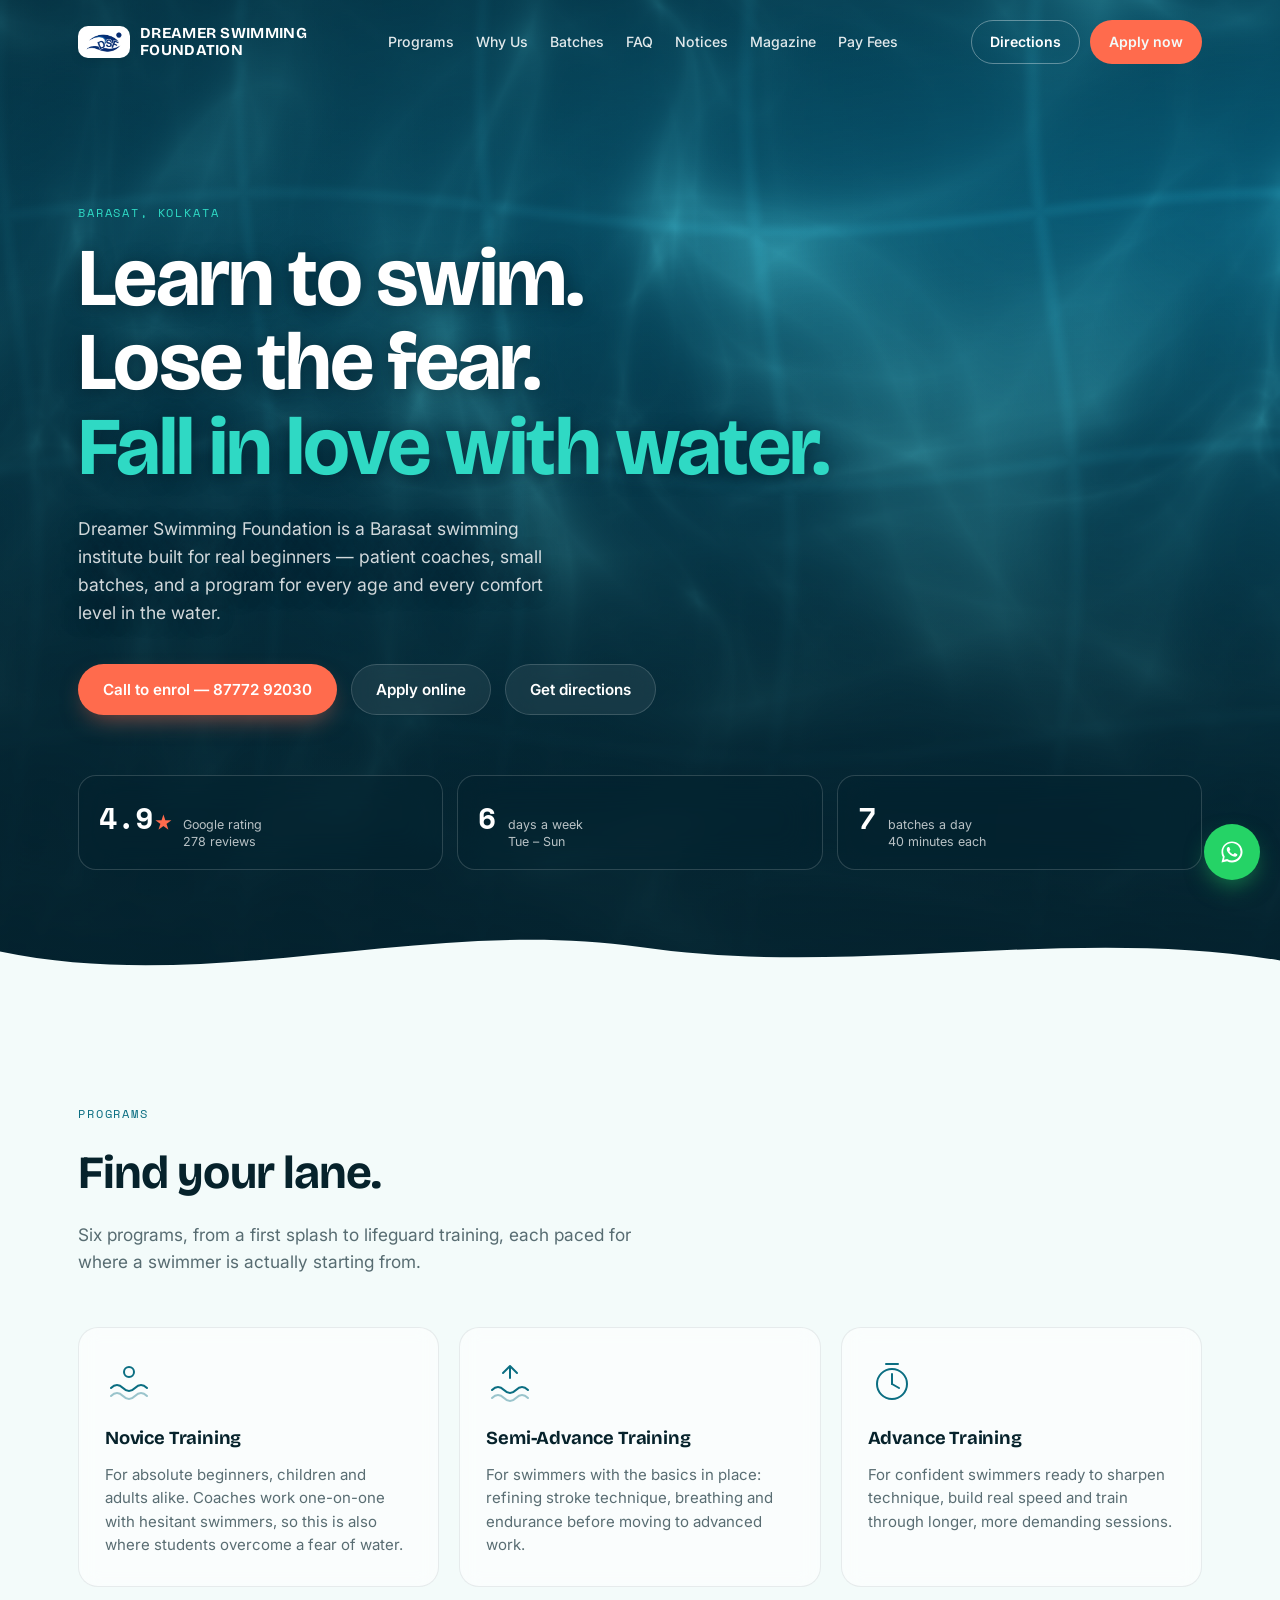
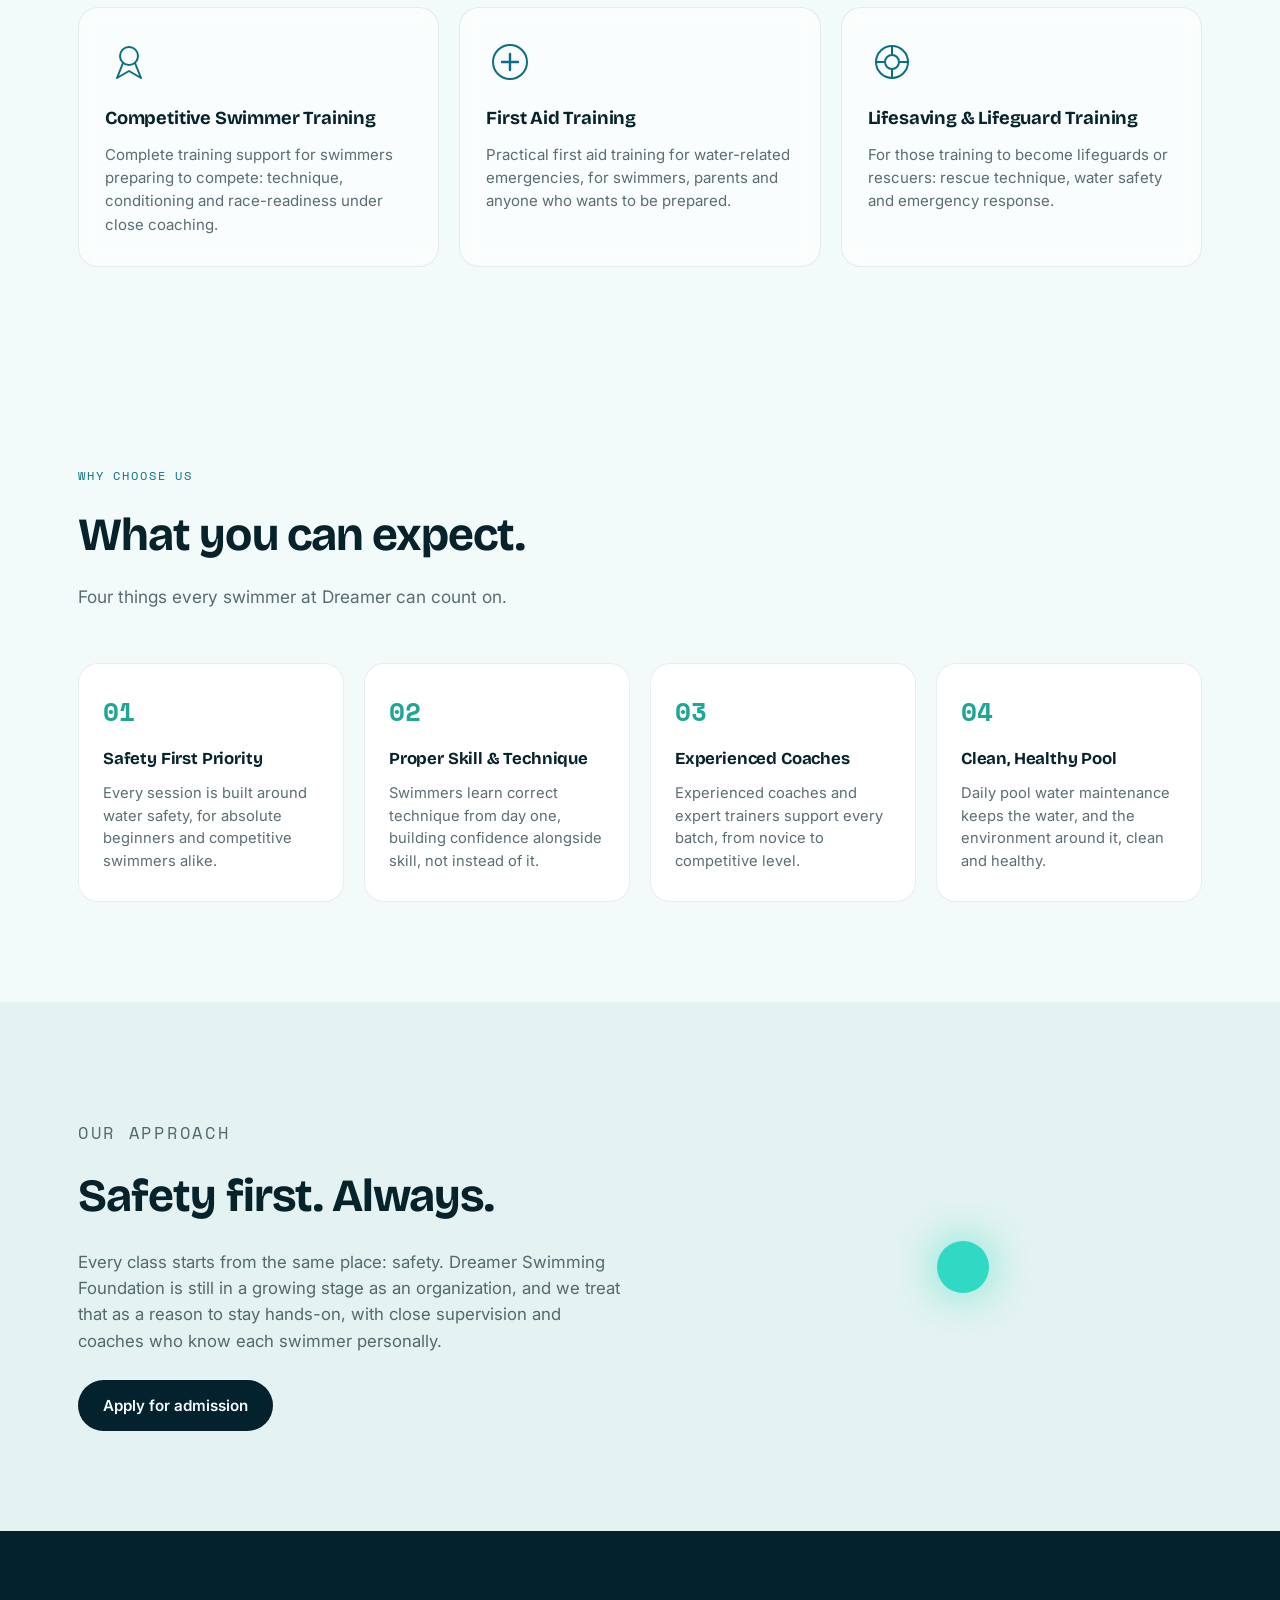
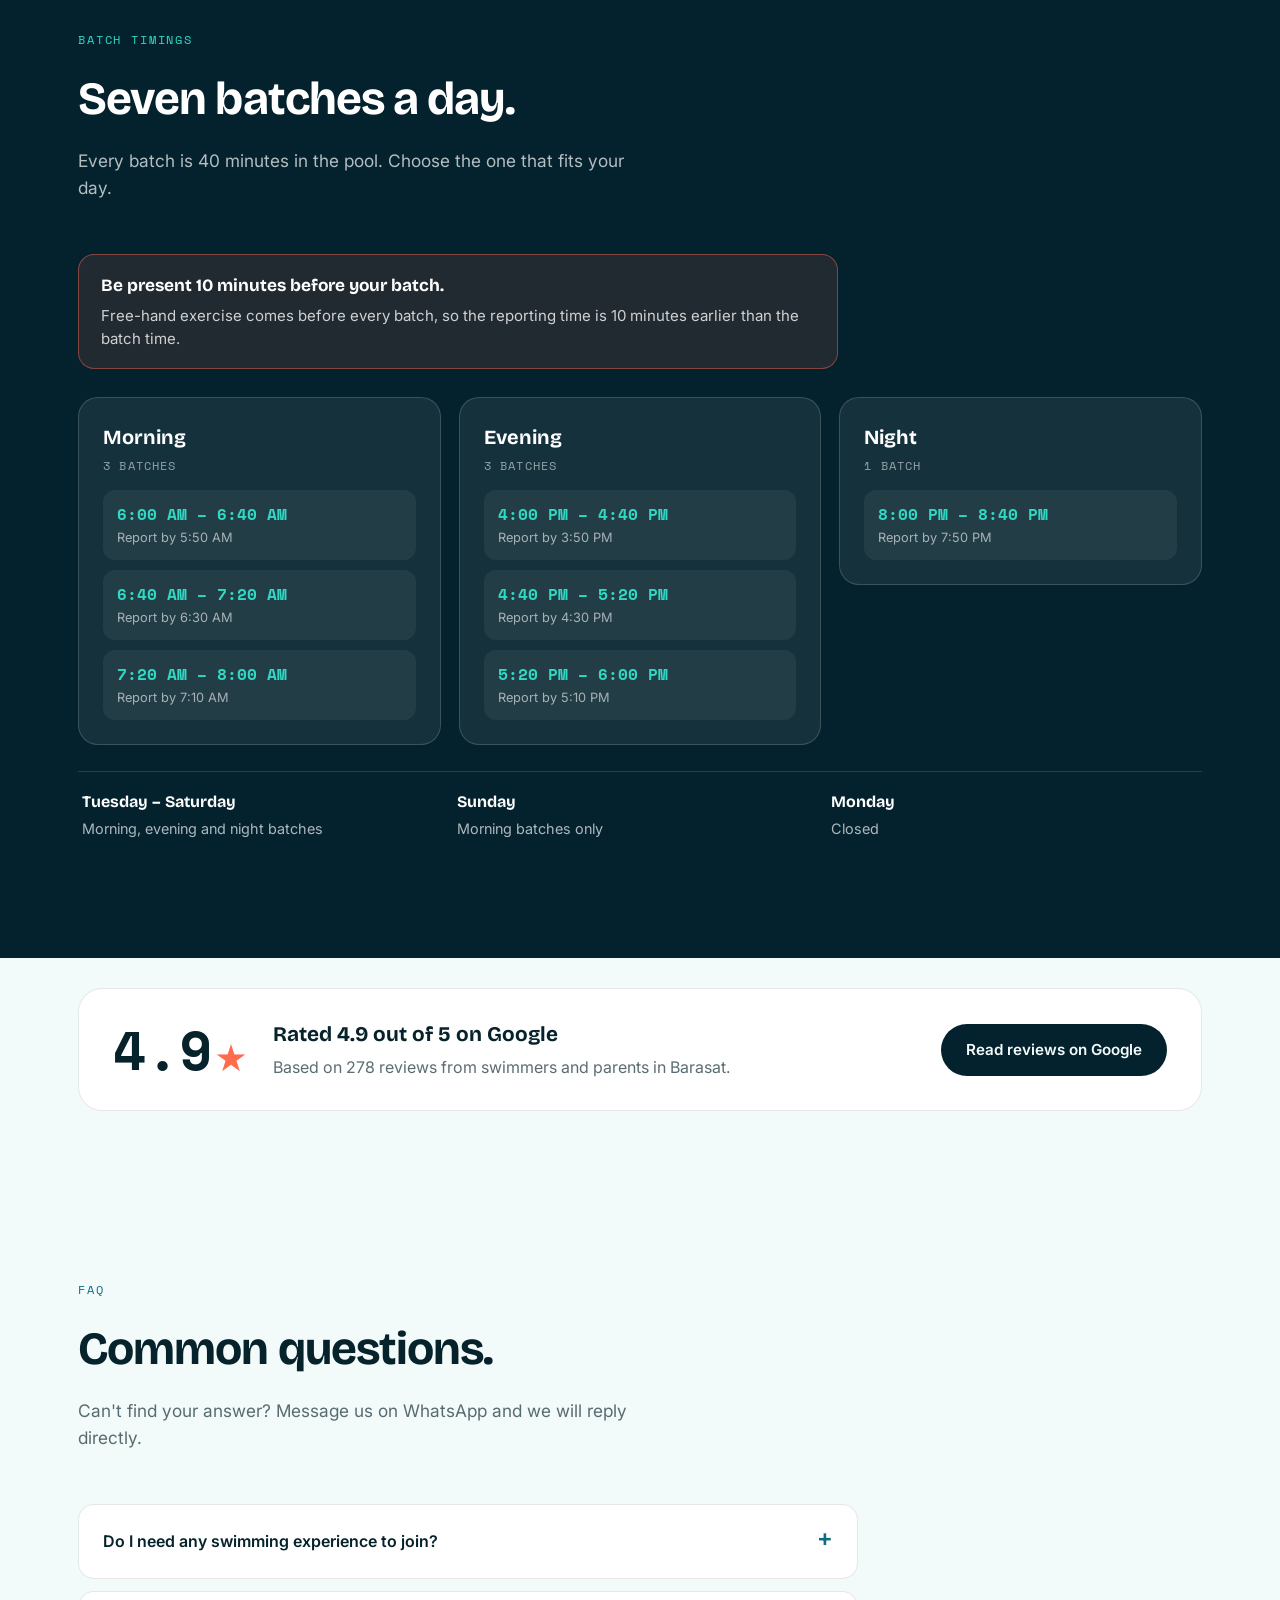
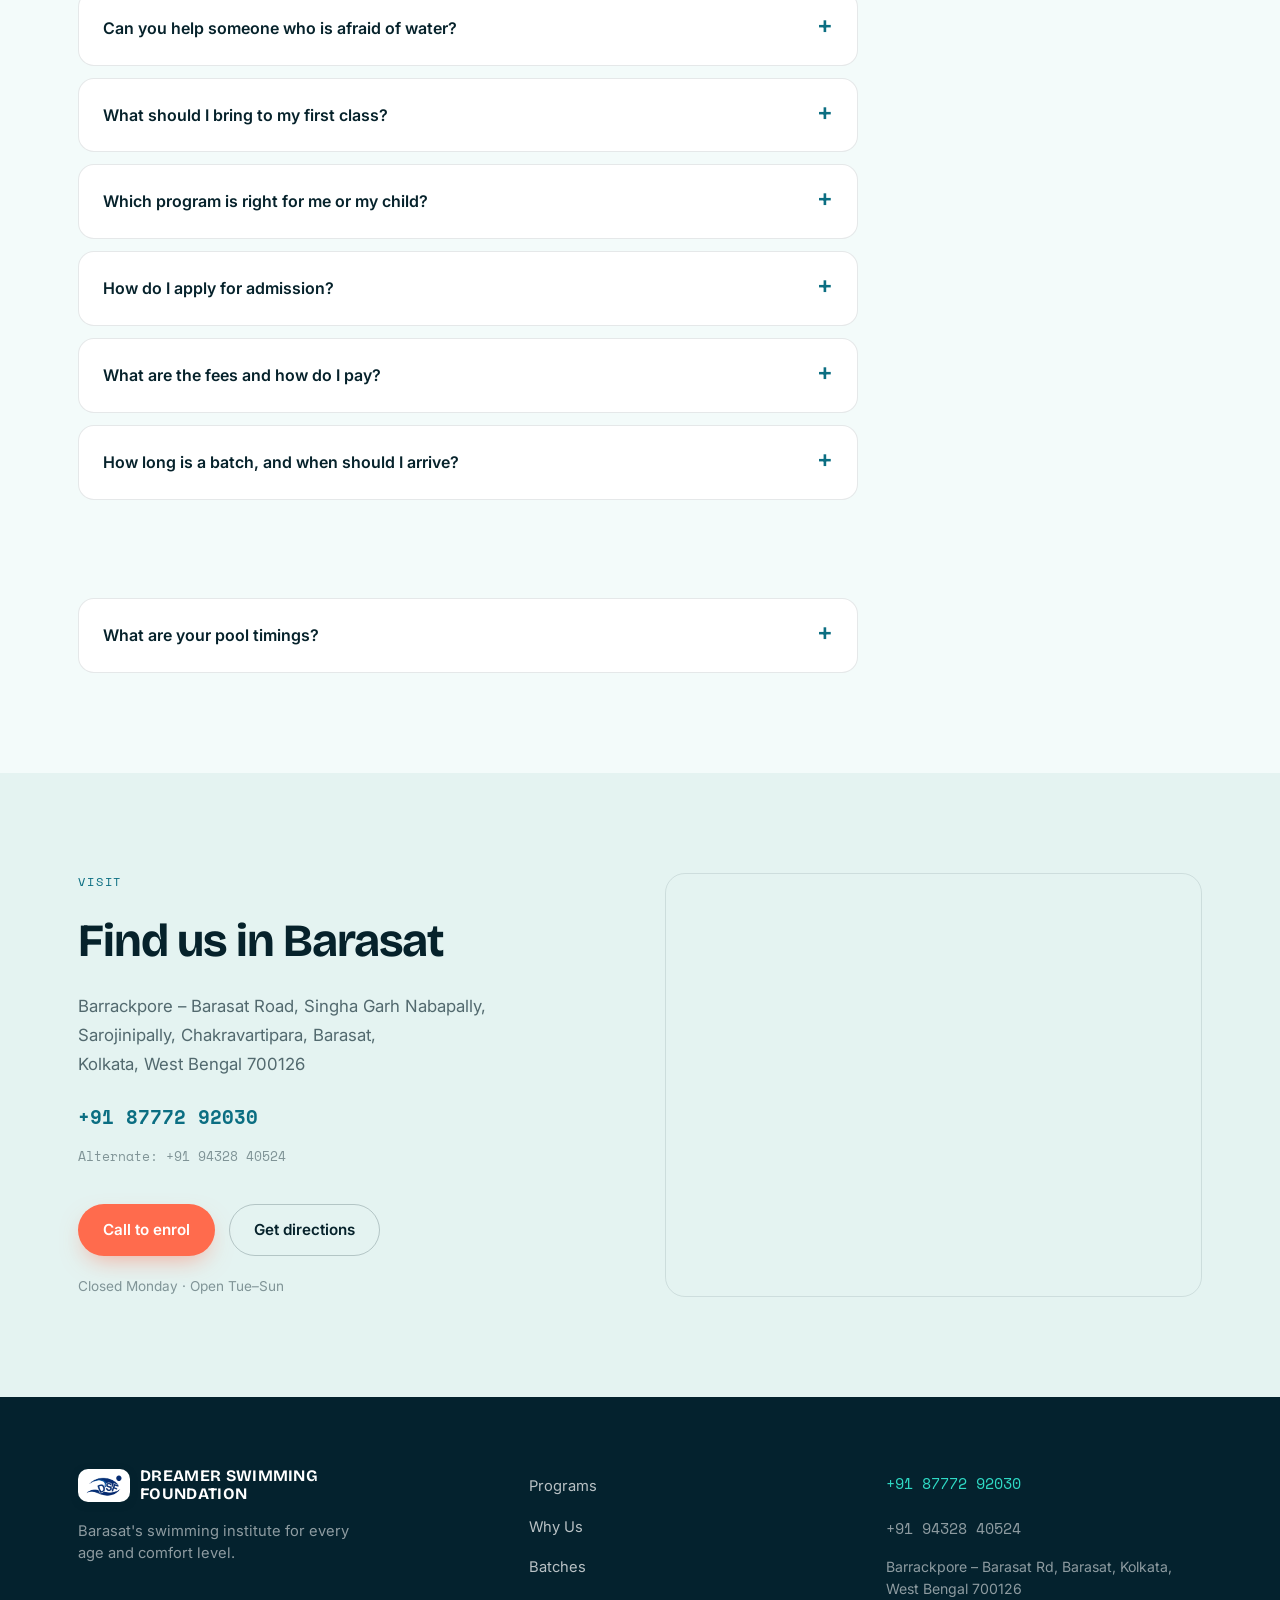
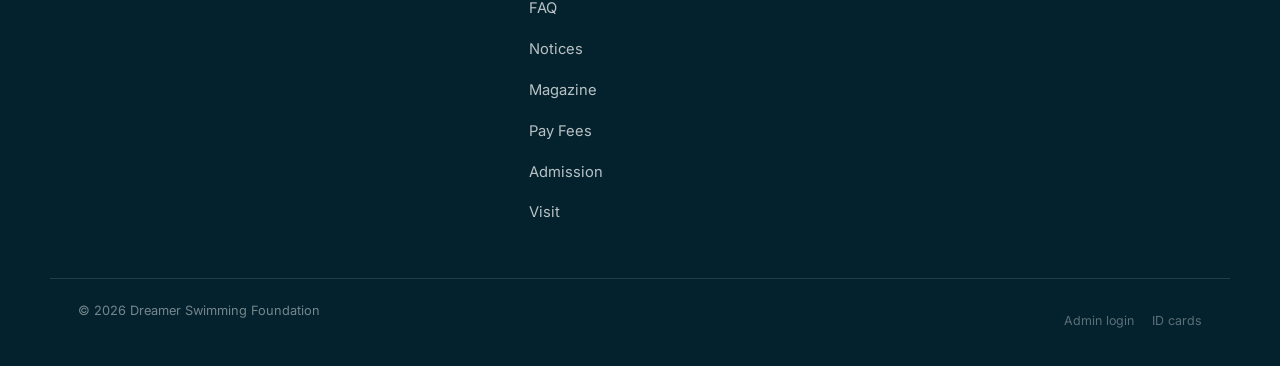
==== commit 73f8e5a0: "Add WebGL pool water hero, tablet nav fix, form validation; fold QR library into script.js Co-Author" ====
--- a/index.html
+++ b/index.html
@@ -14,6 +14,7 @@
 <link rel="preconnect" href="https://fonts.gstatic.com" crossorigin>
 <link href="https://fonts.googleapis.com/css2?family=Bricolage+Grotesque:opsz,wght@12..96,400;12..96,500;12..96,600;12..96,700;12..96,800&family=Inter:wght@400;500;600;700&family=Space+Mono:wght@400;700&display=swap" rel="stylesheet">
 <link rel="stylesheet" href="style.css">
+<script>document.documentElement.className="js"</script>
 </head>
 <body>
 
@@ -57,6 +58,7 @@
 <!-- ===== HERO ===== -->
   <section class="hero" id="top">
     <div class="hero-bg" aria-hidden="true">
+      <canvas class="water" id="water"></canvas>
       <svg class="caustics" preserveAspectRatio="xMidYMid slice" aria-hidden="true">
         <filter id="causticsFilter" x="-25%" y="-25%" width="150%" height="150%">
           <feTurbulence type="turbulence" baseFrequency="0.018 0.032" numOctaves="2" seed="11" result="noiseA">
--- a/style.css
+++ b/style.css
@@ -331,8 +331,8 @@
 .footer-bottom{ padding-top:22px; font-size:0.8rem; color:rgba(255,255,255,0.45); }
 
 /* ---------- reveal on scroll ---------- */
-.reveal{ opacity:0; transform:translateY(22px); transition:opacity .7s ease, transform .7s ease; }
-.reveal.is-visible{ opacity:1; transform:translateY(0); }
+.js .reveal{ opacity:0; transform:translateY(22px); transition:opacity .7s ease, transform .7s ease; }
+.js .reveal.is-visible{ opacity:1; transform:translateY(0); }
 
 /* ============================================
    RESPONSIVE
@@ -517,3 +517,34 @@
   .qr-wrap{ margin:0 auto; } .pay-side{ align-items:stretch; } .pay-side .btn{ width:100%; }
   .brand-name{ font-size:0.88rem; }
 }
+
+/* ============================================
+   v4: WebGL pool water in the hero
+   ============================================ */
+.water{ position:absolute; inset:0; width:100%; height:100%; display:none; }
+.has-water .water{ display:block; }
+.has-water .caustics{ display:none; }
+.has-water .hero-vignette{
+  background:
+    linear-gradient(180deg, rgba(4,34,46,0.50) 0%, rgba(4,34,46,0.12) 22%, rgba(4,34,46,0.30) 55%, rgba(4,34,46,0.86) 100%),
+    linear-gradient(90deg, rgba(4,34,46,0.55) 0%, rgba(4,34,46,0.20) 60%, rgba(4,34,46,0) 100%);
+}
+.has-water .hero-title, .has-water .hero-sub{ text-shadow:0 2px 18px rgba(2,22,32,0.55); }
+.has-water .stat-card{ background:rgba(4,34,46,0.42); }
+.form-note{ color:rgba(6,34,43,0.62); }
+
+/* v4: comfortable tap targets on touch screens */
+.footer-links{ gap:2px; }
+.footer-links a{ padding:8px 0; }
+.footer-contact a{ padding:6px 0; }
+.staff-link{ padding:10px 0; display:inline-block; }
+.visit-phone{ padding:6px 0; }
+.visit-phone-alt{ padding:8px 0; margin-top:0; }
+.faq-item p a, .step p a{ padding:6px 0; display:inline-block; }
+
+/* v4: tablets use the hamburger menu too (links did not fit below 1024px) */
+@media (max-width:1023px){
+  .nav-links, .nav-cta{ display:none; }
+  .nav-toggle{ display:flex; }
+}
+@media (max-width:380px){ .brand-name{ font-size:0.8rem; } .brand-mark{ width:34px; } }
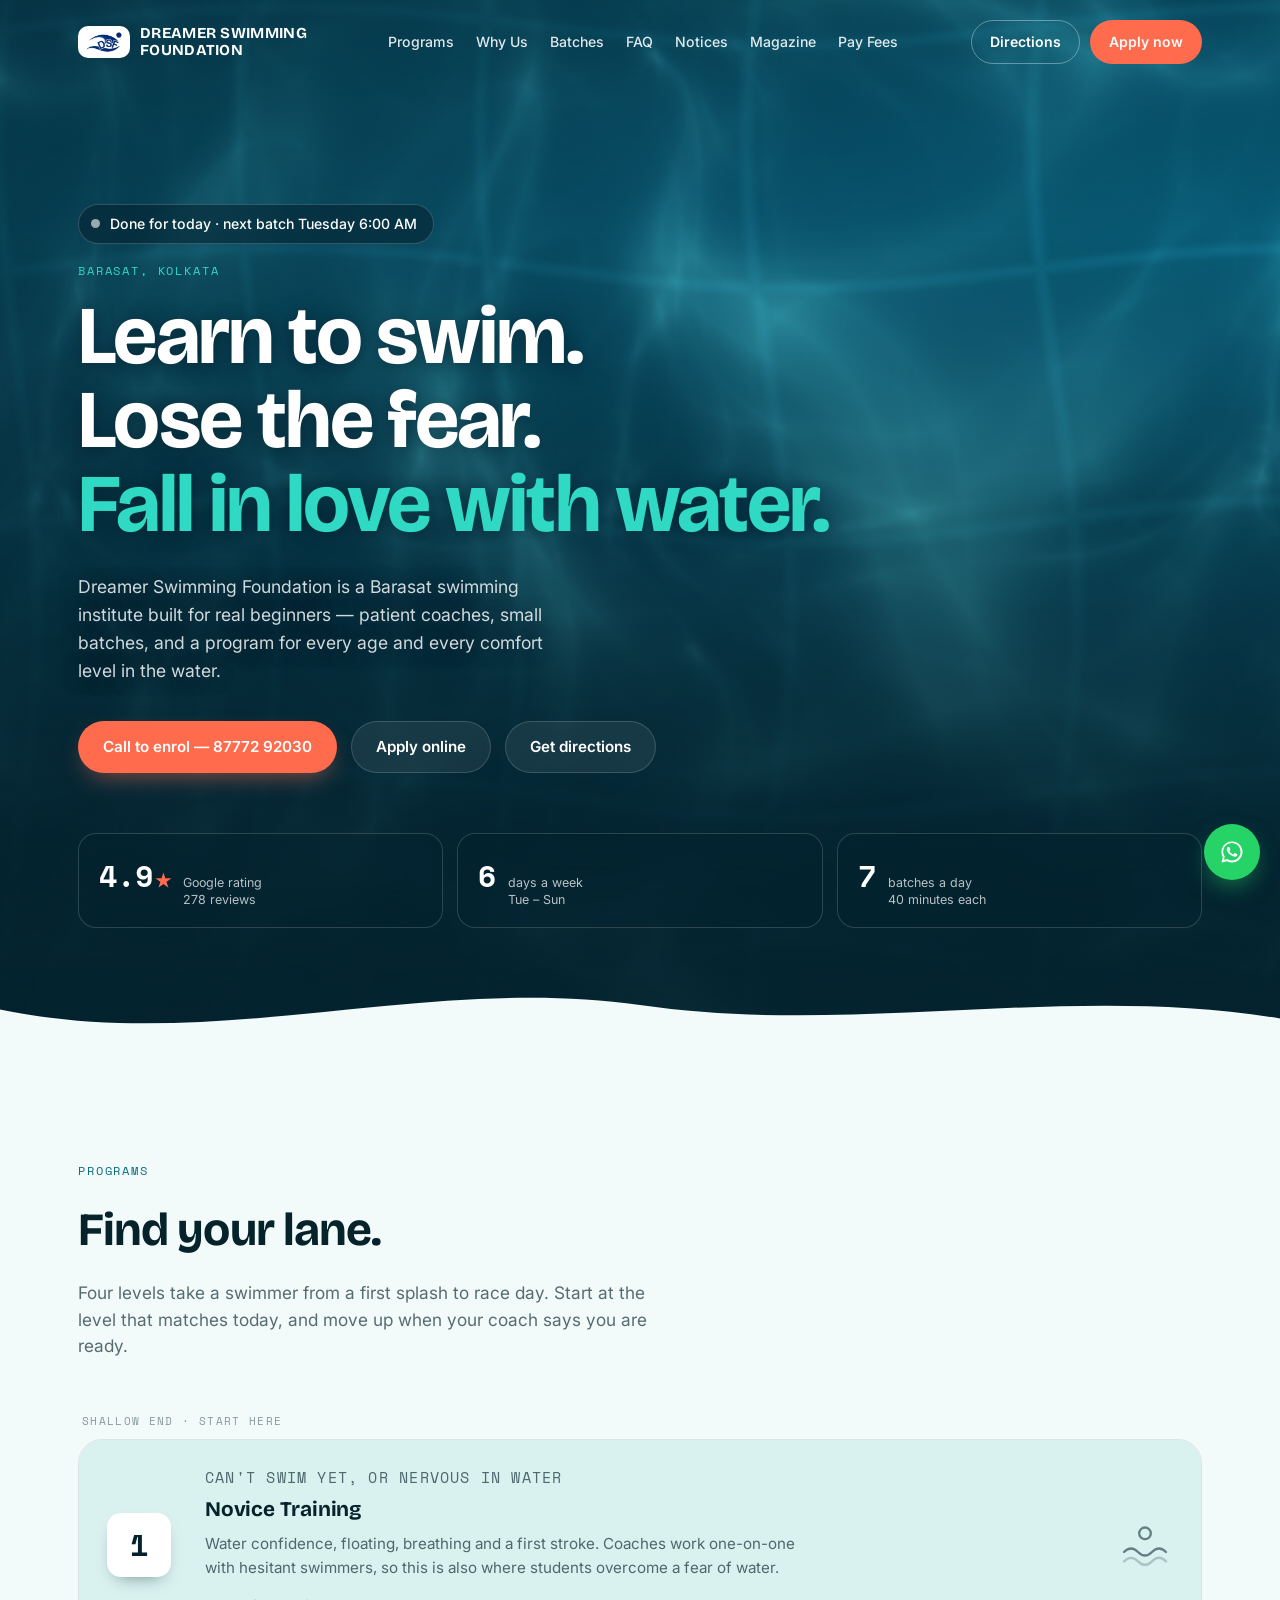
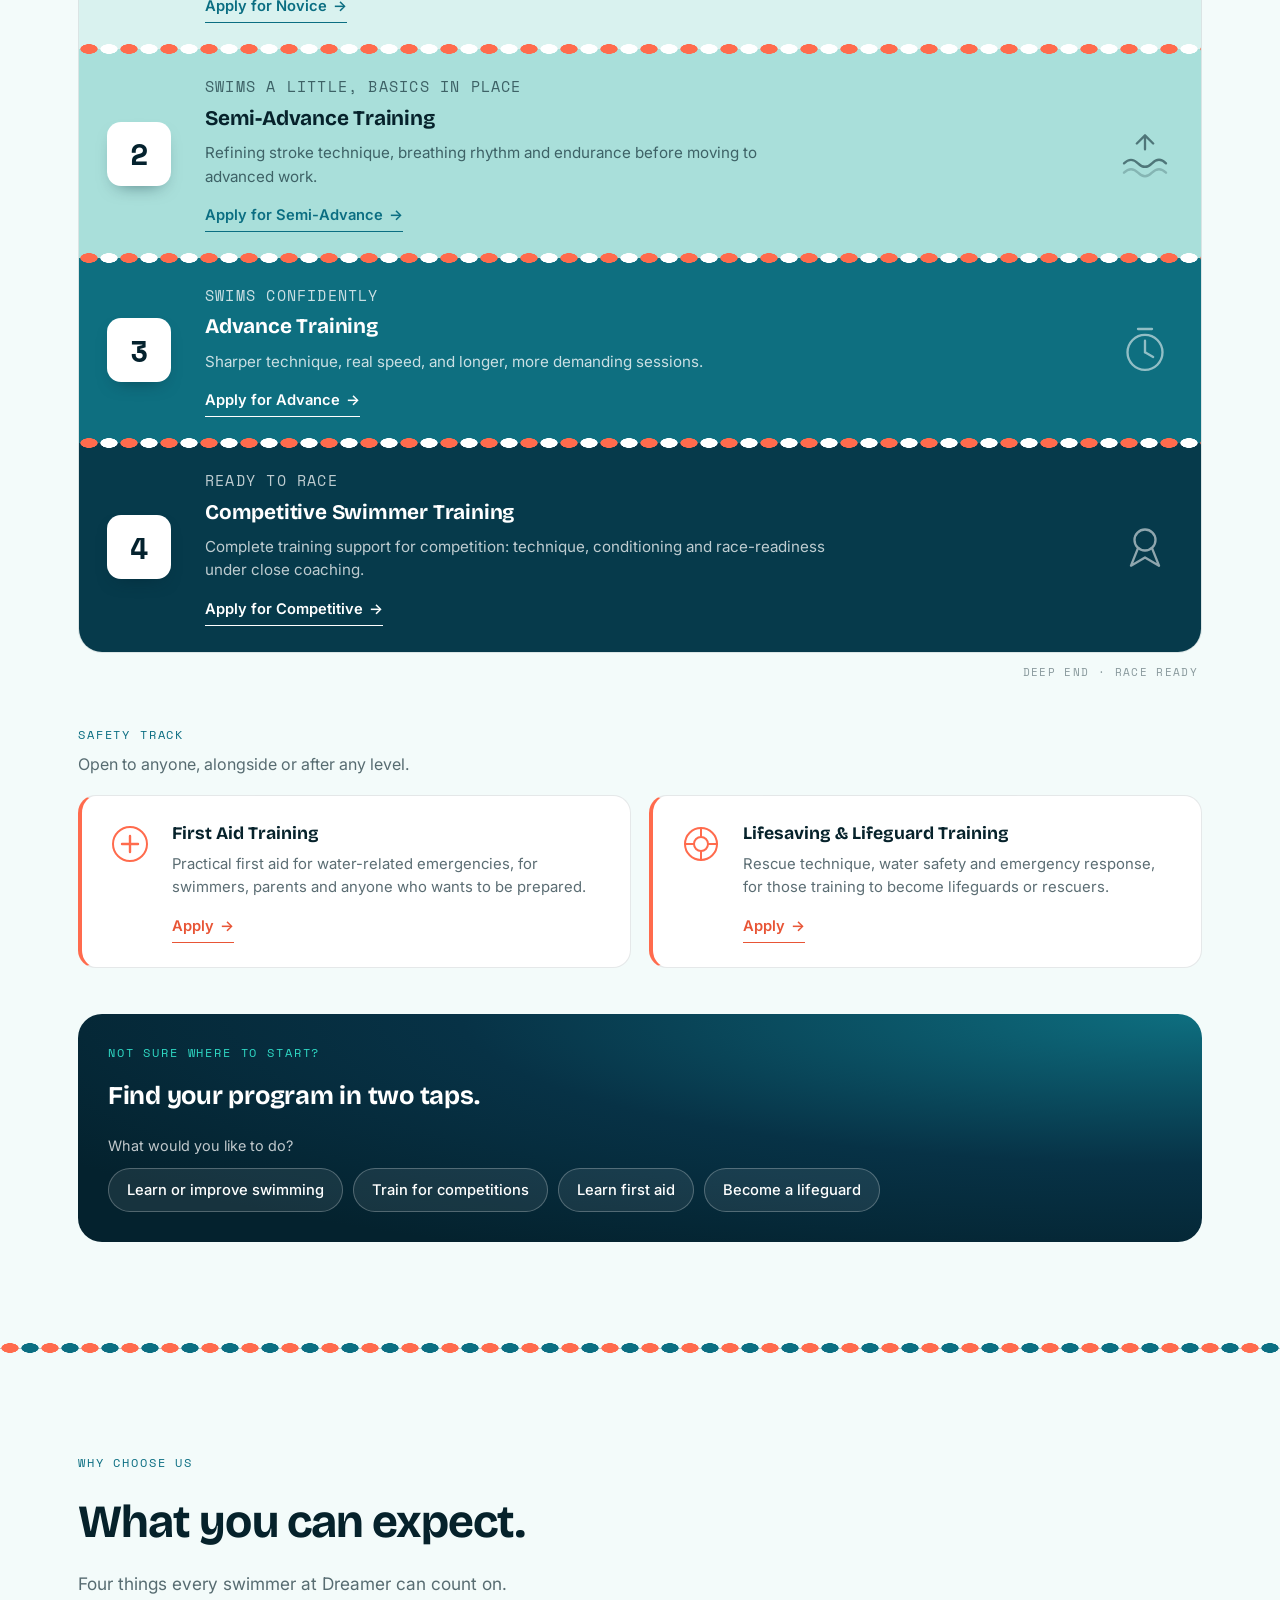
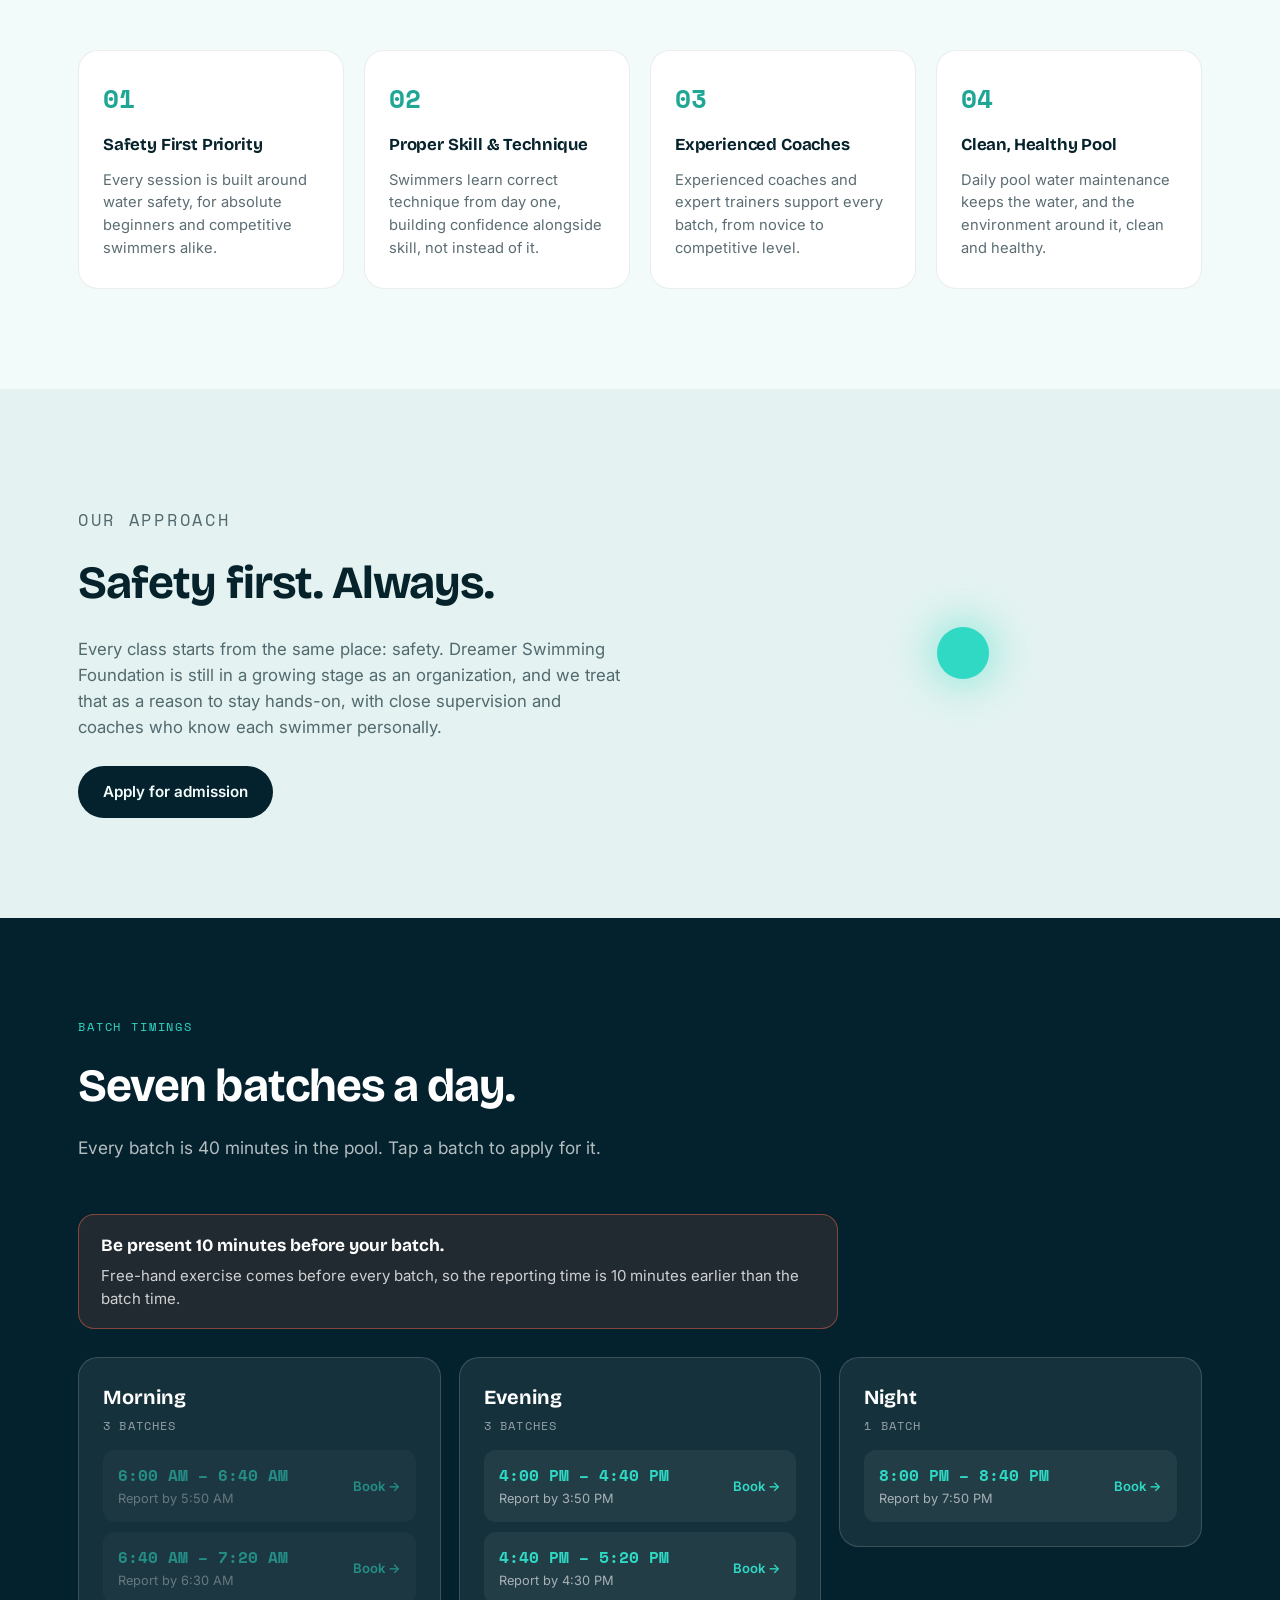
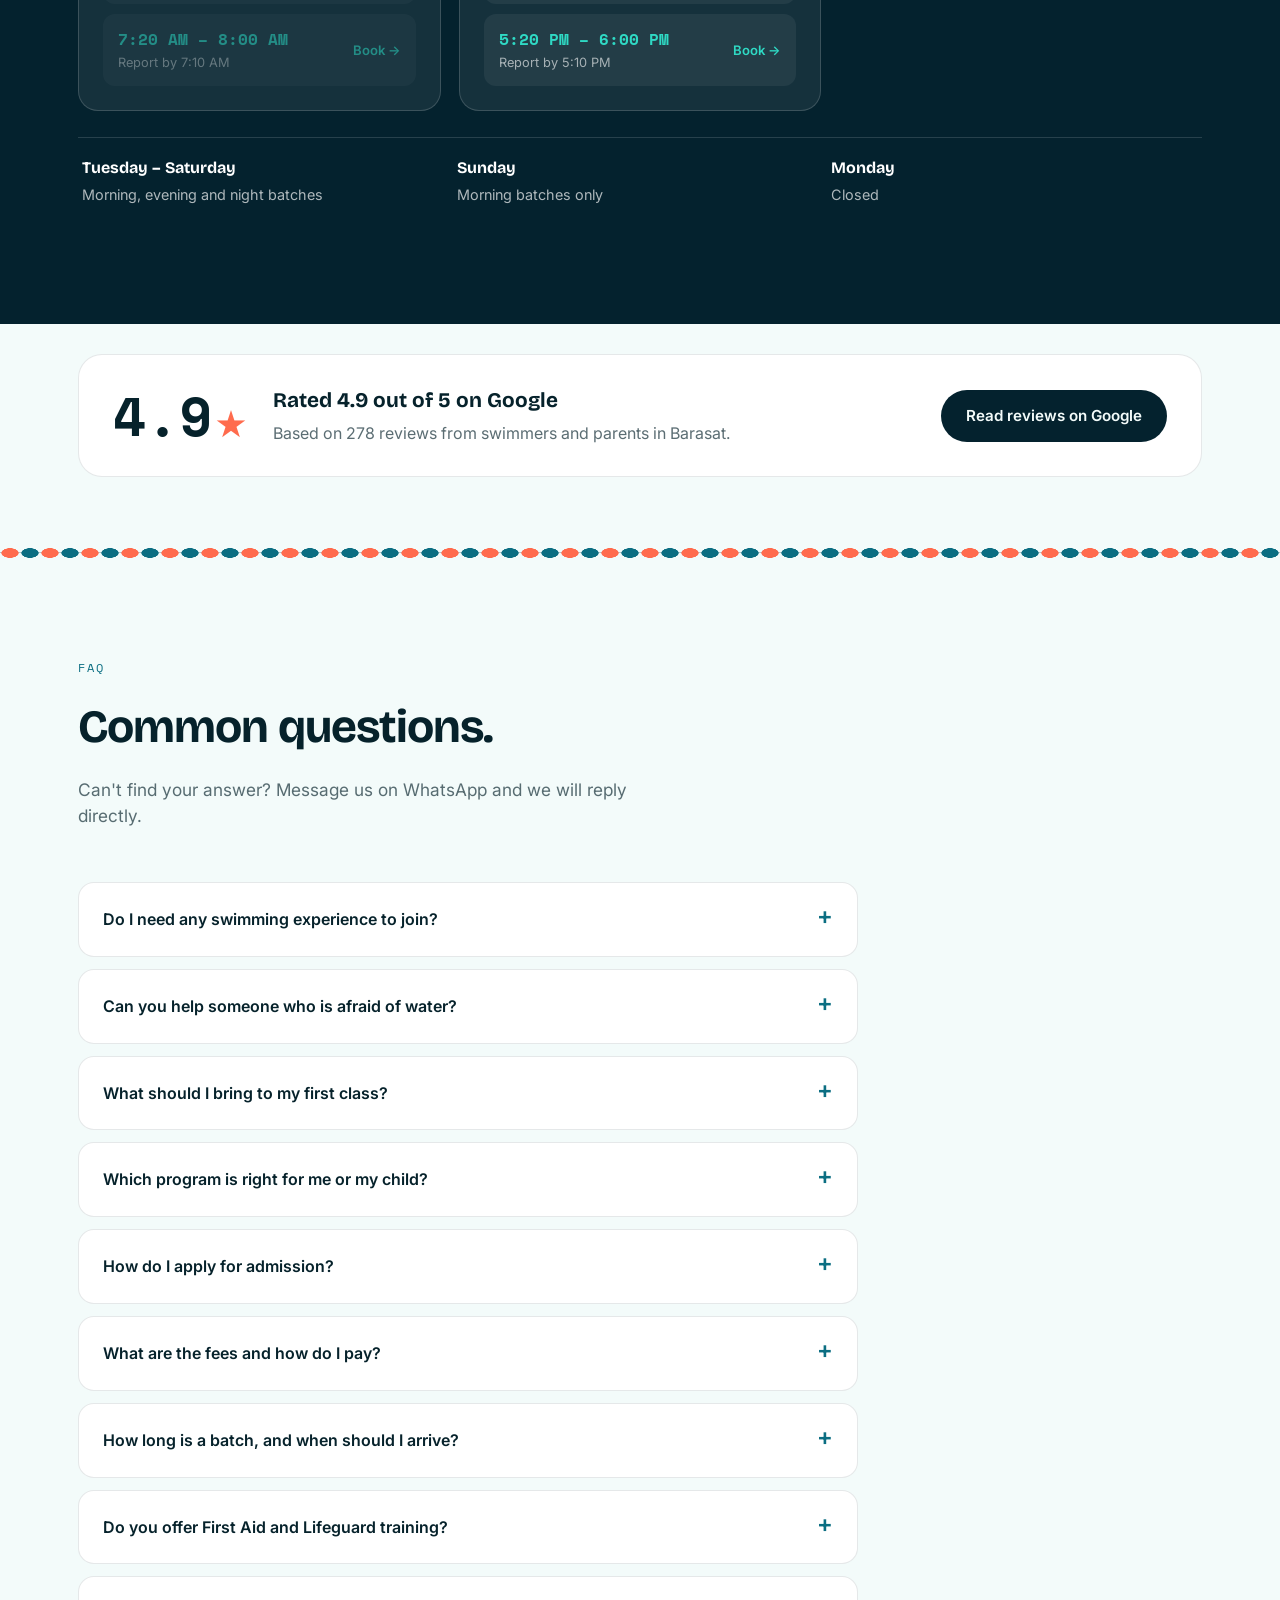
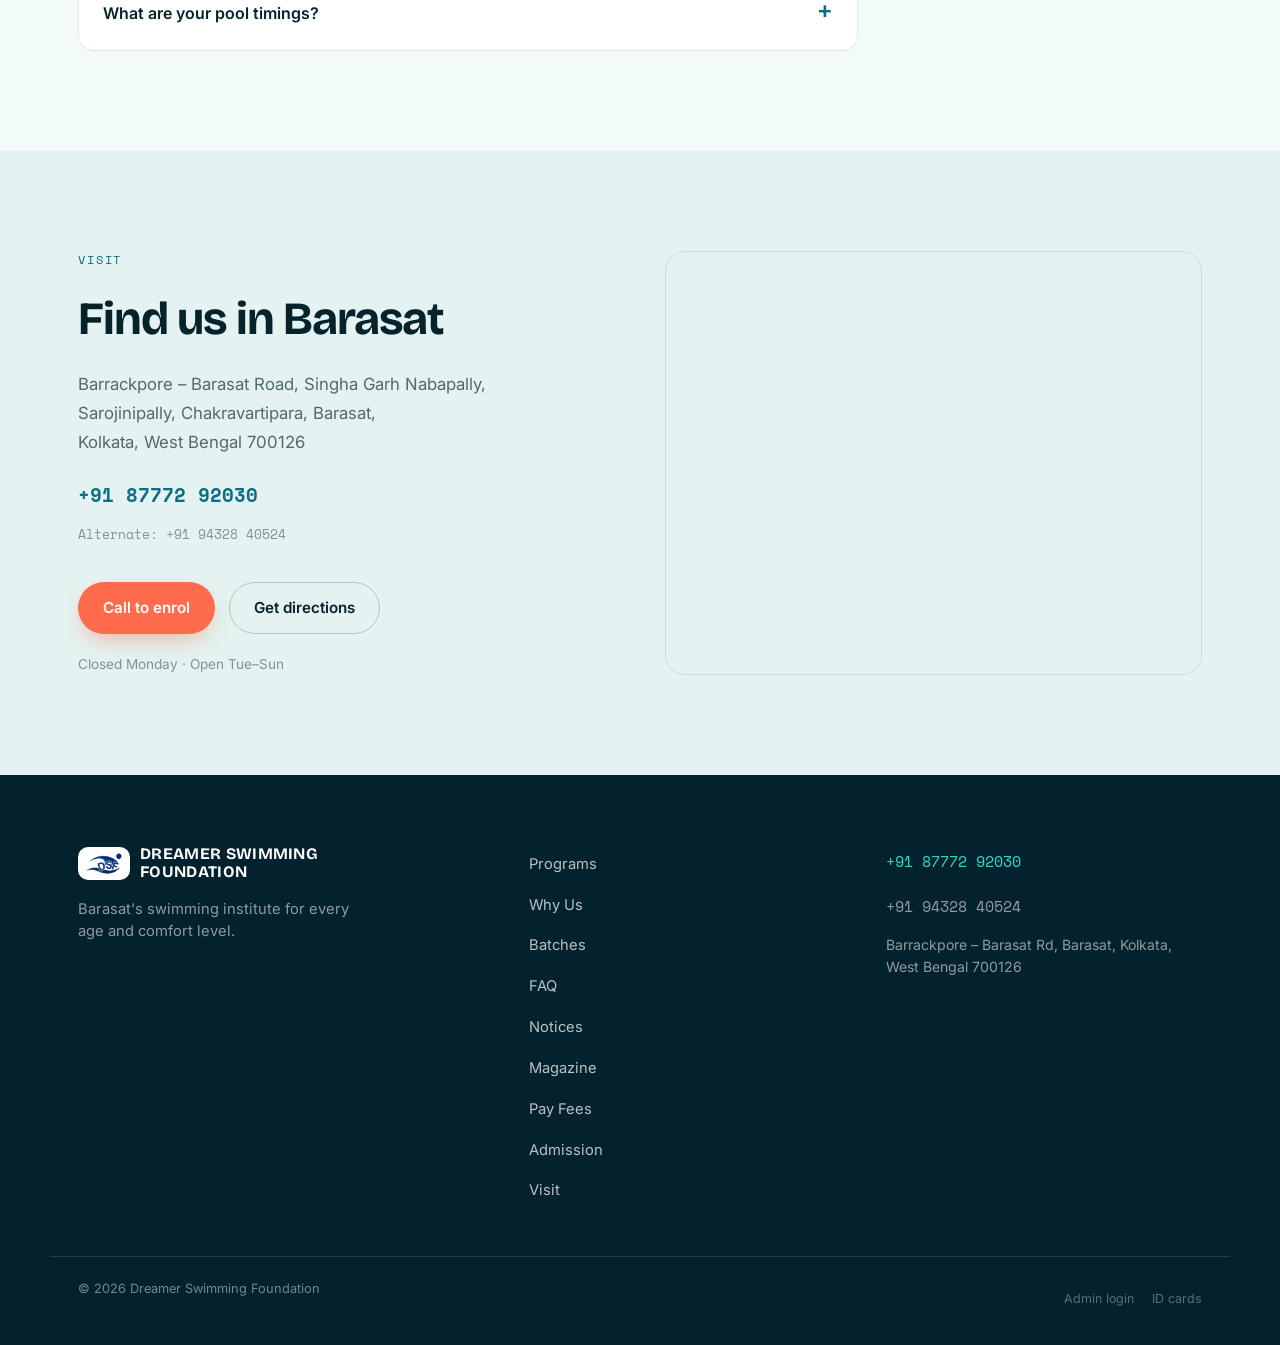
==== commit c867ff39: "Redesign: swim pathway, program finder, live pool status, bookable batches, mobile action bar, SEO -" ====
--- a/index.html
+++ b/index.html
@@ -8,6 +8,25 @@
 <meta property="og:title" content="Dreamer Swimming Foundation — Swimming Institute in Barasat, Kolkata">
 <meta property="og:description" content="Dreamer Swimming Foundation, Barasat: novice to competitive swimming, first aid and lifeguard training. 4.9★ on Google.">
 <meta property="og:type" content="website">
+<meta property="og:image" content="https://raja2025-tech.github.io/Dreamer-Swimming-Foundation/assets/og.png">
+<meta property="og:image:width" content="1200">
+<meta property="og:image:height" content="630">
+<meta name="twitter:card" content="summary_large_image">
+<link rel="canonical" href="https://raja2025-tech.github.io/Dreamer-Swimming-Foundation/">
+<script type="application/ld+json">
+{"@context":"https://schema.org","@type":"SportsActivityLocation","name":"Dreamer Swimming Foundation",
+"description":"Swimming institute in Barasat offering novice to competitive swimming, first aid and lifeguard training.",
+"url":"https://raja2025-tech.github.io/Dreamer-Swimming-Foundation/","telephone":"+91-87772-92030",
+"image":"https://raja2025-tech.github.io/Dreamer-Swimming-Foundation/assets/og.png",
+"address":{"@type":"PostalAddress","streetAddress":"Barrackpore - Barasat Rd, Singha Garh Nabapally, Sarojinipally, Chakravartipara","addressLocality":"Barasat, Kolkata","addressRegion":"West Bengal","postalCode":"700126","addressCountry":"IN"},
+"geo":{"@type":"GeoCoordinates","latitude":22.7258249,"longitude":88.476228},
+"hasMap":"https://maps.app.goo.gl/cyS78gadZh512XYx7",
+"openingHoursSpecification":[
+{"@type":"OpeningHoursSpecification","dayOfWeek":["Tuesday","Wednesday","Thursday","Friday","Saturday"],"opens":"06:00","closes":"08:00"},
+{"@type":"OpeningHoursSpecification","dayOfWeek":["Tuesday","Wednesday","Thursday","Friday","Saturday"],"opens":"16:00","closes":"18:00"},
+{"@type":"OpeningHoursSpecification","dayOfWeek":["Tuesday","Wednesday","Thursday","Friday","Saturday"],"opens":"20:00","closes":"20:40"},
+{"@type":"OpeningHoursSpecification","dayOfWeek":"Sunday","opens":"06:00","closes":"08:00"}]}
+</script>
 <meta name="theme-color" content="#04222E">
 <link rel="icon" type="image/png" href="assets/dsf-logo.png">
 <link rel="preconnect" href="https://fonts.googleapis.com">
@@ -98,6 +117,7 @@
     </div>
 
     <div class="hero-content">
+      <p class="pool-status" id="poolStatus" hidden><span class="ps-dot" aria-hidden="true"></span><span id="poolStatusText"></span></p>
       <p class="eyebrow eyebrow-light">Barasat, Kolkata</p>
       <h1 class="hero-title">
         Learn to swim.<br>
@@ -141,41 +161,97 @@
     <div class="container">
       <p class="eyebrow">Programs</p>
       <h2 class="section-title">Find your lane.</h2>
-      <p class="section-lead">Six programs, from a first splash to lifeguard training, each paced for where a swimmer is actually starting from.</p>
-      <div class="card-grid reveal-group">
-        <article class="prog-card reveal">
-          <span class="prog-icon" aria-hidden="true"><svg viewBox="0 0 48 48"><circle cx="24" cy="14" r="5" fill="none" stroke="currentColor" stroke-width="2"/><path d="M6 30c4-4 8-4 12 0s8 4 12 0 8-4 12 0" fill="none" stroke="currentColor" stroke-width="2" stroke-linecap="round"/><path d="M6 38c4-4 8-4 12 0s8 4 12 0 8-4 12 0" fill="none" stroke="currentColor" stroke-width="2" stroke-linecap="round" opacity="0.4"/></svg></span>
-          <h3>Novice Training</h3>
-          <p>For absolute beginners, children and adults alike. Coaches work one-on-one with hesitant swimmers, so this is also where students overcome a fear of water.</p>
-        </article>
-        <article class="prog-card reveal">
-          <span class="prog-icon" aria-hidden="true"><svg viewBox="0 0 48 48"><path d="M6 32c4-4 8-4 12 0s8 4 12 0 8-4 12 0" fill="none" stroke="currentColor" stroke-width="2" stroke-linecap="round"/><path d="M6 40c4-4 8-4 12 0s8 4 12 0 8-4 12 0" fill="none" stroke="currentColor" stroke-width="2" stroke-linecap="round" opacity="0.4"/><path d="M24 20V8M17 15l7-7 7 7" fill="none" stroke="currentColor" stroke-width="2" stroke-linecap="round" stroke-linejoin="round"/></svg></span>
-          <h3>Semi-Advance Training</h3>
-          <p>For swimmers with the basics in place: refining stroke technique, breathing and endurance before moving to advanced work.</p>
-        </article>
-        <article class="prog-card reveal">
-          <span class="prog-icon" aria-hidden="true"><svg viewBox="0 0 48 48"><circle cx="24" cy="26" r="15" fill="none" stroke="currentColor" stroke-width="2"/><path d="M24 26V16M18 6h12" stroke="currentColor" stroke-width="2" stroke-linecap="round"/><path d="M24 26l7 4" stroke="currentColor" stroke-width="2" stroke-linecap="round"/></svg></span>
-          <h3>Advance Training</h3>
-          <p>For confident swimmers ready to sharpen technique, build real speed and train through longer, more demanding sessions.</p>
-        </article>
-        <article class="prog-card reveal">
-          <span class="prog-icon" aria-hidden="true"><svg viewBox="0 0 48 48"><circle cx="24" cy="18" r="9" fill="none" stroke="currentColor" stroke-width="2"/><path d="M18 25l-6 15 12-7 12 7-6-15" fill="none" stroke="currentColor" stroke-width="2" stroke-linejoin="round" stroke-linecap="round"/></svg></span>
-          <h3>Competitive Swimmer Training</h3>
-          <p>Complete training support for swimmers preparing to compete: technique, conditioning and race-readiness under close coaching.</p>
-        </article>
-        <article class="prog-card reveal">
+      <p class="section-lead">Four levels take a swimmer from a first splash to race day. Start at the level that matches today, and move up when your coach says you are ready.</p>
+      <p class="pathway-end" aria-hidden="true">Shallow end · start here</p>
+      <ol class="pathway reveal-group" aria-label="Swimming levels, from beginner to competitive">
+        <li class="lane reveal">
+          <span class="lane-no" aria-hidden="true">1</span>
+          <div class="lane-body">
+            <p class="lane-for">Can't swim yet, or nervous in water</p>
+            <h3>Novice Training</h3>
+            <p>Water confidence, floating, breathing and a first stroke. Coaches work one-on-one with hesitant swimmers, so this is also where students overcome a fear of water.</p>
+            <a class="lane-link" href="admission.html?program=Novice%20Training">Apply for Novice <span aria-hidden="true">→</span></a>
+          </div>
+          <span class="lane-icon" aria-hidden="true"><svg viewBox="0 0 48 48"><circle cx="24" cy="14" r="5" fill="none" stroke="currentColor" stroke-width="2"/><path d="M6 30c4-4 8-4 12 0s8 4 12 0 8-4 12 0" fill="none" stroke="currentColor" stroke-width="2" stroke-linecap="round"/><path d="M6 38c4-4 8-4 12 0s8 4 12 0 8-4 12 0" fill="none" stroke="currentColor" stroke-width="2" stroke-linecap="round" opacity="0.4"/></svg></span>
+        </li>
+        <li class="lane reveal">
+          <span class="lane-no" aria-hidden="true">2</span>
+          <div class="lane-body">
+            <p class="lane-for">Swims a little, basics in place</p>
+            <h3>Semi-Advance Training</h3>
+            <p>Refining stroke technique, breathing rhythm and endurance before moving to advanced work.</p>
+            <a class="lane-link" href="admission.html?program=Semi-Advance%20Training">Apply for Semi-Advance <span aria-hidden="true">→</span></a>
+          </div>
+          <span class="lane-icon" aria-hidden="true"><svg viewBox="0 0 48 48"><path d="M6 32c4-4 8-4 12 0s8 4 12 0 8-4 12 0" fill="none" stroke="currentColor" stroke-width="2" stroke-linecap="round"/><path d="M6 40c4-4 8-4 12 0s8 4 12 0 8-4 12 0" fill="none" stroke="currentColor" stroke-width="2" stroke-linecap="round" opacity="0.4"/><path d="M24 20V8M17 15l7-7 7 7" fill="none" stroke="currentColor" stroke-width="2" stroke-linecap="round" stroke-linejoin="round"/></svg></span>
+        </li>
+        <li class="lane reveal">
+          <span class="lane-no" aria-hidden="true">3</span>
+          <div class="lane-body">
+            <p class="lane-for">Swims confidently</p>
+            <h3>Advance Training</h3>
+            <p>Sharper technique, real speed, and longer, more demanding sessions.</p>
+            <a class="lane-link" href="admission.html?program=Advance%20Training">Apply for Advance <span aria-hidden="true">→</span></a>
+          </div>
+          <span class="lane-icon" aria-hidden="true"><svg viewBox="0 0 48 48"><circle cx="24" cy="26" r="15" fill="none" stroke="currentColor" stroke-width="2"/><path d="M24 26V16M18 6h12" stroke="currentColor" stroke-width="2" stroke-linecap="round"/><path d="M24 26l7 4" stroke="currentColor" stroke-width="2" stroke-linecap="round"/></svg></span>
+        </li>
+        <li class="lane reveal">
+          <span class="lane-no" aria-hidden="true">4</span>
+          <div class="lane-body">
+            <p class="lane-for">Ready to race</p>
+            <h3>Competitive Swimmer Training</h3>
+            <p>Complete training support for competition: technique, conditioning and race-readiness under close coaching.</p>
+            <a class="lane-link" href="admission.html?program=Competitive%20Swimmer%20Training">Apply for Competitive <span aria-hidden="true">→</span></a>
+          </div>
+          <span class="lane-icon" aria-hidden="true"><svg viewBox="0 0 48 48"><circle cx="24" cy="18" r="9" fill="none" stroke="currentColor" stroke-width="2"/><path d="M18 25l-6 15 12-7 12 7-6-15" fill="none" stroke="currentColor" stroke-width="2" stroke-linejoin="round" stroke-linecap="round"/></svg></span>
+        </li>
+      </ol>
+      <p class="pathway-end pathway-end-deep" aria-hidden="true">Deep end · race ready</p>
+      <div class="safety-track">
+        <p class="eyebrow">Safety track</p>
+        <p class="safety-lead">Open to anyone, alongside or after any level.</p>
+        <div class="safety-grid reveal-group">
+        <article class="safety-card reveal">
           <span class="prog-icon" aria-hidden="true"><svg viewBox="0 0 48 48"><circle cx="24" cy="24" r="17" fill="none" stroke="currentColor" stroke-width="2"/><path d="M24 16v16M16 24h16" stroke="currentColor" stroke-width="2.4" stroke-linecap="round"/></svg></span>
-          <h3>First Aid Training</h3>
-          <p>Practical first aid training for water-related emergencies, for swimmers, parents and anyone who wants to be prepared.</p>
-        </article>
-        <article class="prog-card reveal">
+          <div><h3>First Aid Training</h3><p>Practical first aid for water-related emergencies, for swimmers, parents and anyone who wants to be prepared.</p><a class="lane-link" href="admission.html?program=First%20Aid%20Training">Apply <span aria-hidden="true">→</span></a></div>
+        </article>
+        <article class="safety-card reveal">
           <span class="prog-icon" aria-hidden="true"><svg viewBox="0 0 48 48"><circle cx="24" cy="24" r="16" fill="none" stroke="currentColor" stroke-width="2"/><circle cx="24" cy="24" r="7" fill="none" stroke="currentColor" stroke-width="2"/><path d="M24 8v9M24 31v9M8 24h9M31 24h9" stroke="currentColor" stroke-width="2" stroke-linecap="round"/></svg></span>
-          <h3>Lifesaving &amp; Lifeguard Training</h3>
-          <p>For those training to become lifeguards or rescuers: rescue technique, water safety and emergency response.</p>
-        </article>
-      </div>
-    </div>
-  </section>
+          <div><h3>Lifesaving &amp; Lifeguard Training</h3><p>Rescue technique, water safety and emergency response, for those training to become lifeguards or rescuers.</p><a class="lane-link" href="admission.html?program=Lifesaving%20%26%20Lifeguard%20Training">Apply <span aria-hidden="true">→</span></a></div>
+        </article>
+        </div>
+      </div>
+      <div class="finder reveal" id="finder">
+        <div class="finder-head">
+          <p class="eyebrow">Not sure where to start?</p>
+          <h3>Find your program in two taps.</h3>
+        </div>
+        <div class="finder-q" data-step="goal">
+          <p class="finder-label">What would you like to do?</p>
+          <div class="finder-opts">
+            <button type="button" class="chip" data-goal="swim">Learn or improve swimming</button>
+            <button type="button" class="chip" data-goal="compete">Train for competitions</button>
+            <button type="button" class="chip" data-goal="aid">Learn first aid</button>
+            <button type="button" class="chip" data-goal="life">Become a lifeguard</button>
+          </div>
+        </div>
+        <div class="finder-q" data-step="level" hidden>
+          <p class="finder-label">How comfortable is the swimmer in water today?</p>
+          <div class="finder-opts">
+            <button type="button" class="chip" data-level="0">Can't swim yet</button>
+            <button type="button" class="chip" data-level="1">Can swim a little</button>
+            <button type="button" class="chip" data-level="2">Swims confidently</button>
+          </div>
+        </div>
+        <div class="finder-result" id="finderResult" hidden aria-live="polite">
+          <p class="finder-label">Our suggestion</p>
+          <h4 id="finderName"></h4>
+          <p id="finderWhy"></p>
+          <div class="cta-row"><a class="btn btn-coral" id="finderApply" href="admission.html">Apply for this program</a><button type="button" class="btn btn-outline" id="finderReset">Start again</button></div>
+        </div>
+      </div>
+    </div>
+  </section>
+  <div class="lane-rope" aria-hidden="true"></div>
 
   <!-- ===== WHY CHOOSE US ===== -->
   <section class="section why-us" id="why-us">
@@ -228,7 +304,7 @@
     <div class="container">
       <p class="eyebrow eyebrow-light">Batch timings</p>
       <h2 class="section-title light">Seven batches a day.</h2>
-      <p class="section-lead light">Every batch is 40 minutes in the pool. Choose the one that fits your day.</p>
+      <p class="section-lead light">Every batch is 40 minutes in the pool. Tap a batch to apply for it.</p>
       <div class="arrive-note reveal">
         <strong>Be present 10 minutes before your batch.</strong>
         <span>Free-hand exercise comes before every batch, so the reporting time is 10 minutes earlier than the batch time.</span>
@@ -237,17 +313,17 @@
         <div class="batch-card reveal">
           <h3>Morning</h3>
           <p class="batch-count">3 batches</p>
-          <ul><li><span class="b-time">6:00 AM – 6:40 AM</span><span class="b-rep">Report by 5:50 AM</span></li><li><span class="b-time">6:40 AM – 7:20 AM</span><span class="b-rep">Report by 6:30 AM</span></li><li><span class="b-time">7:20 AM – 8:00 AM</span><span class="b-rep">Report by 7:10 AM</span></li></ul>
+          <ul><li><a class="b-row" href="admission.html?batch=Morning%206:00%20AM" data-start="6:00 AM" data-sess="Morning"><span class="b-time">6:00 AM – 6:40 AM</span><span class="b-rep">Report by 5:50 AM</span><span class="b-book">Book <span aria-hidden="true">→</span></span></a></li><li><a class="b-row" href="admission.html?batch=Morning%206:40%20AM" data-start="6:40 AM" data-sess="Morning"><span class="b-time">6:40 AM – 7:20 AM</span><span class="b-rep">Report by 6:30 AM</span><span class="b-book">Book <span aria-hidden="true">→</span></span></a></li><li><a class="b-row" href="admission.html?batch=Morning%207:20%20AM" data-start="7:20 AM" data-sess="Morning"><span class="b-time">7:20 AM – 8:00 AM</span><span class="b-rep">Report by 7:10 AM</span><span class="b-book">Book <span aria-hidden="true">→</span></span></a></li></ul>
         </div>
         <div class="batch-card reveal">
           <h3>Evening</h3>
           <p class="batch-count">3 batches</p>
-          <ul><li><span class="b-time">4:00 PM – 4:40 PM</span><span class="b-rep">Report by 3:50 PM</span></li><li><span class="b-time">4:40 PM – 5:20 PM</span><span class="b-rep">Report by 4:30 PM</span></li><li><span class="b-time">5:20 PM – 6:00 PM</span><span class="b-rep">Report by 5:10 PM</span></li></ul>
+          <ul><li><a class="b-row" href="admission.html?batch=Evening%204:00%20PM" data-start="4:00 PM" data-sess="Evening"><span class="b-time">4:00 PM – 4:40 PM</span><span class="b-rep">Report by 3:50 PM</span><span class="b-book">Book <span aria-hidden="true">→</span></span></a></li><li><a class="b-row" href="admission.html?batch=Evening%204:40%20PM" data-start="4:40 PM" data-sess="Evening"><span class="b-time">4:40 PM – 5:20 PM</span><span class="b-rep">Report by 4:30 PM</span><span class="b-book">Book <span aria-hidden="true">→</span></span></a></li><li><a class="b-row" href="admission.html?batch=Evening%205:20%20PM" data-start="5:20 PM" data-sess="Evening"><span class="b-time">5:20 PM – 6:00 PM</span><span class="b-rep">Report by 5:10 PM</span><span class="b-book">Book <span aria-hidden="true">→</span></span></a></li></ul>
         </div>
         <div class="batch-card reveal">
           <h3>Night</h3>
           <p class="batch-count">1 batch</p>
-          <ul><li><span class="b-time">8:00 PM – 8:40 PM</span><span class="b-rep">Report by 7:50 PM</span></li></ul>
+          <ul><li><a class="b-row" href="admission.html?batch=Night%208:00%20PM" data-start="8:00 PM" data-sess="Night"><span class="b-time">8:00 PM – 8:40 PM</span><span class="b-rep">Report by 7:50 PM</span><span class="b-book">Book <span aria-hidden="true">→</span></span></a></li></ul>
         </div>
       </div>
       <ul class="day-row reveal">
@@ -271,6 +347,7 @@
     </div>
   </section>
 
+  <div class="lane-rope" aria-hidden="true"></div>
   <!-- ===== FAQ ===== -->
   <section class="section faq" id="faq">
     <div class="container">
@@ -292,7 +369,7 @@
         </details>
         <details class="faq-item reveal">
           <summary>Which program is right for me or my child?</summary>
-          <p>Message us on WhatsApp with the swimmer's age and current comfort in water, and we will suggest a program and batch.</p>
+          <p>Use <a href="#finder">Find your program</a> above for a quick suggestion, or message us on WhatsApp with the swimmer's age and comfort in water.</p>
         </details>
         <details class="faq-item reveal">
           <summary>How do I apply for admission?</summary>
@@ -383,6 +460,11 @@
   </div>
 </footer>
 
+<nav class="action-bar" aria-label="Quick actions">
+  <a href="tel:+918777292030"><svg viewBox="0 0 24 24" aria-hidden="true"><path fill="currentColor" d="M6.6 10.8a15.1 15.1 0 0 0 6.6 6.6l2.2-2.2a1 1 0 0 1 1-.25 11.4 11.4 0 0 0 3.6.57 1 1 0 0 1 1 1V20a1 1 0 0 1-1 1A17 17 0 0 1 3 4a1 1 0 0 1 1-1h3.5a1 1 0 0 1 1 1c0 1.25.2 2.45.57 3.57a1 1 0 0 1-.25 1z"/></svg>Call</a>
+  <a href="https://wa.me/918777292030?text=Hi%20Dreamer%20Swimming%20Foundation%2C%20I%27d%20like%20to%20know%20more%20about%20your%20programs." target="_blank" rel="noopener"><svg viewBox="0 0 32 32" aria-hidden="true"><path fill="currentColor" d="M16.02 4C9.4 4 4 9.37 4 15.98c0 2.11.56 4.09 1.53 5.8L4 28l6.4-1.48a11.94 11.94 0 0 0 5.62 1.4h.01c6.62 0 12.01-5.37 12.01-11.98C28.04 9.36 22.65 4 16.02 4Zm0 21.6h-.01a9.9 9.9 0 0 1-5.06-1.39l-.36-.21-3.79.87.88-3.68-.24-.38a9.85 9.85 0 0 1-1.52-5.23c0-5.46 4.46-9.9 9.94-9.9 2.66 0 5.15 1.03 7.03 2.9a9.85 9.85 0 0 1 2.9 7.02c0 5.46-4.46 9.99-9.87 9.99Zm5.44-7.42c-.3-.15-1.76-.87-2.03-.97-.27-.1-.47-.15-.67.15-.2.3-.77.97-.94 1.17-.17.2-.35.22-.65.07-.3-.15-1.25-.46-2.38-1.47a8.9 8.9 0 0 1-1.65-2.04c-.17-.3-.02-.46.13-.6.13-.13.3-.35.45-.52.15-.17.2-.3.3-.5.1-.2.05-.37-.02-.52-.07-.15-.67-1.6-.91-2.2-.24-.57-.49-.5-.67-.51h-.57c-.2 0-.52.07-.79.37-.27.3-1.04 1.02-1.04 2.47s1.07 2.87 1.22 3.07c.15.2 2.1 3.2 5.08 4.49.71.31 1.26.49 1.7.62.71.23 1.36.2 1.87.12.57-.08 1.76-.72 2-1.42.25-.7.25-1.29.17-1.42-.07-.13-.27-.2-.57-.35Z"/></svg>WhatsApp</a>
+  <a class="ab-main" href="admission.html">Apply now</a>
+</nav>
 <a class="whatsapp-float" href="https://wa.me/918777292030?text=Hi%20Dreamer%20Swimming%20Foundation%2C%20I%27d%20like%20to%20know%20more%20about%20your%20programs." target="_blank" rel="noopener" aria-label="Chat with us on WhatsApp"><svg viewBox="0 0 32 32" aria-hidden="true"><path fill="currentColor" d="M16.02 4C9.4 4 4 9.37 4 15.98c0 2.11.56 4.09 1.53 5.8L4 28l6.4-1.48a11.94 11.94 0 0 0 5.62 1.4h.01c6.62 0 12.01-5.37 12.01-11.98C28.04 9.36 22.65 4 16.02 4Zm0 21.6h-.01a9.9 9.9 0 0 1-5.06-1.39l-.36-.21-3.79.87.88-3.68-.24-.38a9.85 9.85 0 0 1-1.52-5.23c0-5.46 4.46-9.9 9.94-9.9 2.66 0 5.15 1.03 7.03 2.9a9.85 9.85 0 0 1 2.9 7.02c0 5.46-4.46 9.99-9.87 9.99Zm5.44-7.42c-.3-.15-1.76-.87-2.03-.97-.27-.1-.47-.15-.67.15-.2.3-.77.97-.94 1.17-.17.2-.35.22-.65.07-.3-.15-1.25-.46-2.38-1.47a8.9 8.9 0 0 1-1.65-2.04c-.17-.3-.02-.46.13-.6.13-.13.3-.35.45-.52.15-.17.2-.3.3-.5.1-.2.05-.37-.02-.52-.07-.15-.67-1.6-.91-2.2-.24-.57-.49-.5-.67-.51h-.57c-.2 0-.52.07-.79.37-.27.3-1.04 1.02-1.04 2.47s1.07 2.87 1.22 3.07c.15.2 2.1 3.2 5.08 4.49.71.31 1.26.49 1.7.62.71.23 1.36.2 1.87.12.57-.08 1.76-.72 2-1.42.25-.7.25-1.29.17-1.42-.07-.13-.27-.2-.57-.35Z"/></svg></a>
 
 <script src="config.js"></script>
--- a/style.css
+++ b/style.css
@@ -548,3 +548,149 @@
   .nav-toggle{ display:flex; }
 }
 @media (max-width:380px){ .brand-name{ font-size:0.8rem; } .brand-mark{ width:34px; } }
+
+/* ============================================
+   v5: pathway, finder, live status, lane ropes, action bar
+   ============================================ */
+/* live pool status pill */
+.pool-status{
+  display:inline-flex; align-items:center; gap:10px; margin:0 0 18px; padding:8px 16px 8px 12px;
+  border-radius:100px; background:rgba(4,34,46,0.55); border:1px solid rgba(255,255,255,0.18);
+  backdrop-filter:blur(10px); -webkit-backdrop-filter:blur(10px);
+  font-size:0.88rem; font-weight:500; color:#fff; max-width:100%;
+}
+.ps-dot{ width:9px; height:9px; border-radius:50%; background:#9AA9AE; flex-shrink:0; }
+.pool-status[data-state="live"] .ps-dot{ background:#3DDC84; box-shadow:0 0 0 0 rgba(61,220,132,0.6); animation:psPulse 1.8s ease-out infinite; }
+.pool-status[data-state="soon"] .ps-dot{ background:var(--lagoon); }
+@keyframes psPulse{ 0%{ box-shadow:0 0 0 0 rgba(61,220,132,0.6); } 100%{ box-shadow:0 0 0 10px rgba(61,220,132,0); } }
+
+/* lane rope divider: the floats that separate pool lanes */
+.lane-rope{
+  height:12px; margin:0; position:relative;
+  background:
+    radial-gradient(ellipse 9px 5px at 10px 6px, var(--coral) 92%, transparent 100%) 0 0 / 40px 12px repeat-x,
+    radial-gradient(ellipse 9px 5px at 30px 6px, var(--reef) 92%, transparent 100%) 0 0 / 40px 12px repeat-x,
+    linear-gradient(transparent 5.5px, rgba(6,34,43,0.25) 5.5px, rgba(6,34,43,0.25) 6.5px, transparent 6.5px);
+  animation:ropeDrift 30s linear infinite;
+}
+@keyframes ropeDrift{ to{ background-position:40px 0, 40px 0, 0 0; } }
+
+/* swim pathway: shallow end to deep end */
+.pathway{ list-style:none; margin:0; padding:0; border-radius:24px; overflow:hidden; border:1px solid rgba(6,34,43,0.1); }
+.lane{
+  --depth:#D9F2EF; --ink-l:var(--ink); --ink-s:var(--ink-soft);
+  position:relative; display:grid; grid-template-columns:76px 1fr 72px; gap:22px; align-items:center;
+  padding:26px 28px; background:var(--depth); color:var(--ink-l);
+}
+.lane + .lane::before{
+  content:""; position:absolute; left:0; right:0; top:-6px; height:12px; z-index:1;
+  background:
+    radial-gradient(ellipse 9px 5px at 10px 6px, var(--coral) 92%, transparent 100%) 0 0 / 40px 12px repeat-x,
+    radial-gradient(ellipse 9px 5px at 30px 6px, #fff 92%, transparent 100%) 0 0 / 40px 12px repeat-x;
+}
+.lane:nth-child(2){ --depth:#A9DFDA; }
+.lane:nth-child(3){ --depth:#0E6F80; --ink-l:#fff; --ink-s:rgba(255,255,255,0.78); }
+.lane:nth-child(4){ --depth:#063A4B; --ink-l:#fff; --ink-s:rgba(255,255,255,0.74); }
+.lane-no{
+  width:64px; height:64px; border-radius:14px; display:flex; align-items:center; justify-content:center;
+  font-family:var(--font-mono); font-weight:700; font-size:1.9rem;
+  background:#fff; color:var(--abyss); box-shadow:0 8px 18px -10px rgba(4,34,46,0.6);
+}
+.lane-for{ font-family:var(--font-mono); font-size:0.72rem; letter-spacing:0.08em; text-transform:uppercase; color:var(--ink-s); }
+.lane h3{ font-size:1.3rem; margin:4px 0 6px; letter-spacing:-0.01em; }
+.lane p{ color:var(--ink-s); font-size:0.95rem; max-width:62ch; }
+.lane-icon{ width:56px; height:56px; justify-self:end; opacity:0.55; }
+.lane-link{ display:inline-flex; gap:6px; margin-top:12px; font-weight:600; font-size:0.92rem; color:inherit; border-bottom:1.5px solid currentColor; padding:4px 0; }
+.lane:nth-child(-n+2) .lane-link{ color:var(--reef); }
+.lane-link:hover span{ transform:translateX(3px); }
+.lane-link span{ transition:transform .2s ease; }
+.pathway-ends{ display:flex; justify-content:space-between; font-family:var(--font-mono); font-size:0.7rem; letter-spacing:0.12em; text-transform:uppercase; color:var(--ink-faint); margin:0 6px 10px; }
+
+.safety-track{ margin-top:46px; }
+.safety-lead{ color:var(--ink-soft); margin:-6px 0 18px; }
+.safety-grid{ display:grid; grid-template-columns:1fr 1fr; gap:18px; }
+.safety-card{
+  display:flex; gap:18px; align-items:flex-start; background:#fff; border:1px solid rgba(6,34,43,0.1);
+  border-left:4px solid var(--coral); border-radius:18px; padding:24px;
+}
+.safety-card .prog-icon{ color:var(--coral); flex-shrink:0; margin:0; }
+.safety-card h3{ font-size:1.1rem; margin-bottom:6px; }
+.safety-card p{ color:var(--ink-soft); font-size:0.93rem; }
+.safety-card .lane-link{ color:var(--coral-dark); }
+
+/* program finder */
+.finder{
+  margin-top:46px; padding:30px; border-radius:24px; color:#fff; position:relative; overflow:hidden;
+  background:radial-gradient(ellipse 120% 120% at 100% 0%, #0E6F80 0%, #073246 55%, #04222E 100%);
+}
+.finder .eyebrow{ color:var(--lagoon); }
+.finder-head h3{ font-size:1.6rem; letter-spacing:-0.01em; margin-bottom:20px; }
+.finder-q + .finder-q, .finder-result{ margin-top:22px; }
+.finder-label{ font-size:0.9rem; color:rgba(255,255,255,0.75); margin-bottom:10px; }
+.finder-opts{ display:flex; flex-wrap:wrap; gap:10px; }
+.finder .chip{
+  font-family:var(--font-body); font-size:0.92rem; font-weight:500; padding:11px 18px; min-height:44px;
+  background:rgba(255,255,255,0.08); border:1px solid rgba(255,255,255,0.25); color:#fff; transition:background .2s ease, border-color .2s ease;
+}
+.finder .chip:hover{ background:rgba(255,255,255,0.16); }
+.finder .chip.active{ background:var(--lagoon); border-color:var(--lagoon); color:var(--abyss); font-weight:600; }
+.finder-result{ background:rgba(255,255,255,0.07); border:1px solid rgba(255,255,255,0.18); border-radius:18px; padding:22px; }
+.finder-result h4{ font-family:var(--font-display); font-size:1.4rem; margin:2px 0 6px; }
+.finder-result p:not(.finder-label){ color:rgba(255,255,255,0.82); max-width:60ch; }
+.finder-result .btn-outline{ color:#fff; border-color:rgba(255,255,255,0.4); }
+.finder-result.pop{ animation:finderPop .45s ease; }
+@keyframes finderPop{ from{ opacity:0; transform:translateY(8px); } to{ opacity:1; transform:none; } }
+
+/* bookable batches */
+.batch-card li{ padding:0; background:none; }
+.b-row{
+  display:grid; grid-template-columns:1fr auto; grid-template-areas:"time book" "rep book";
+  gap:2px 12px; align-items:center; padding:12px 14px; border-radius:12px;
+  background:rgba(255,255,255,0.06); border:1px solid transparent; transition:background .2s ease, border-color .2s ease;
+  position:relative;
+}
+.b-row:hover{ background:rgba(255,255,255,0.12); border-color:rgba(47,217,196,0.45); }
+.b-row .b-time{ grid-area:time; } .b-row .b-rep{ grid-area:rep; }
+.b-book{ grid-area:book; font-size:0.82rem; font-weight:600; color:var(--lagoon); white-space:nowrap; }
+.b-row[data-tag="now"], .b-row[data-tag="next"]{ border-color:rgba(47,217,196,0.6); background:rgba(47,217,196,0.12); }
+.b-row[data-tag="now"]::after, .b-row[data-tag="next"]::after{
+  position:absolute; top:-9px; right:12px; font-family:var(--font-mono); font-size:0.64rem; font-weight:700;
+  letter-spacing:0.08em; text-transform:uppercase; padding:3px 8px; border-radius:100px;
+}
+.b-row[data-tag="now"]::after{ content:"In the pool"; background:#3DDC84; color:#04222E; }
+.b-row[data-tag="next"]::after{ content:"Next today"; background:var(--lagoon); color:#04222E; }
+.b-row[data-tag="done"]{ opacity:0.55; }
+
+/* admission niceties */
+.hint{ font-weight:400; color:var(--ink-faint); }
+.field select.prefilled{ border-color:var(--lagoon); background:#E9FBF8; }
+
+/* mobile quick-action bar */
+.action-bar{ display:none; }
+@media (max-width:760px){
+  .action-bar{
+    display:grid; grid-template-columns:1fr 1fr 1.3fr; gap:8px; position:fixed; left:0; right:0; bottom:0; z-index:160;
+    padding:8px 10px calc(8px + env(safe-area-inset-bottom)); background:rgba(243,251,250,0.94);
+    backdrop-filter:blur(14px); -webkit-backdrop-filter:blur(14px); border-top:1px solid rgba(6,34,43,0.1);
+  }
+  .action-bar a{
+    display:flex; align-items:center; justify-content:center; gap:7px; min-height:46px; border-radius:12px;
+    font-weight:600; font-size:0.9rem; color:var(--ink); background:#fff; border:1px solid rgba(6,34,43,0.12);
+  }
+  .action-bar svg{ width:18px; height:18px; }
+  .action-bar a:nth-child(2) svg{ color:#1DA851; }
+  .action-bar .ab-main{ background:var(--coral); color:#fff; border-color:var(--coral); }
+  .whatsapp-float{ display:none; }
+  body{ padding-bottom:calc(64px + env(safe-area-inset-bottom)); }
+
+  .lane{ grid-template-columns:52px 1fr; gap:16px; padding:22px 18px; }
+  .lane-no{ width:48px; height:48px; font-size:1.4rem; border-radius:12px; align-self:start; }
+  .lane-icon{ display:none; }
+  .safety-grid{ grid-template-columns:1fr; }
+  .finder{ padding:24px 20px; }
+  .finder-head h3{ font-size:1.35rem; }
+  .pool-status{ font-size:0.8rem; }
+}
+@media (prefers-reduced-motion: reduce){ .lane-rope{ animation:none; } }
+.pathway-end{ font-family:var(--font-mono); font-size:0.7rem; letter-spacing:0.12em; text-transform:uppercase; color:var(--ink-faint); margin:0 4px 10px; }
+.pathway-end-deep{ margin:10px 4px 0; text-align:right; }
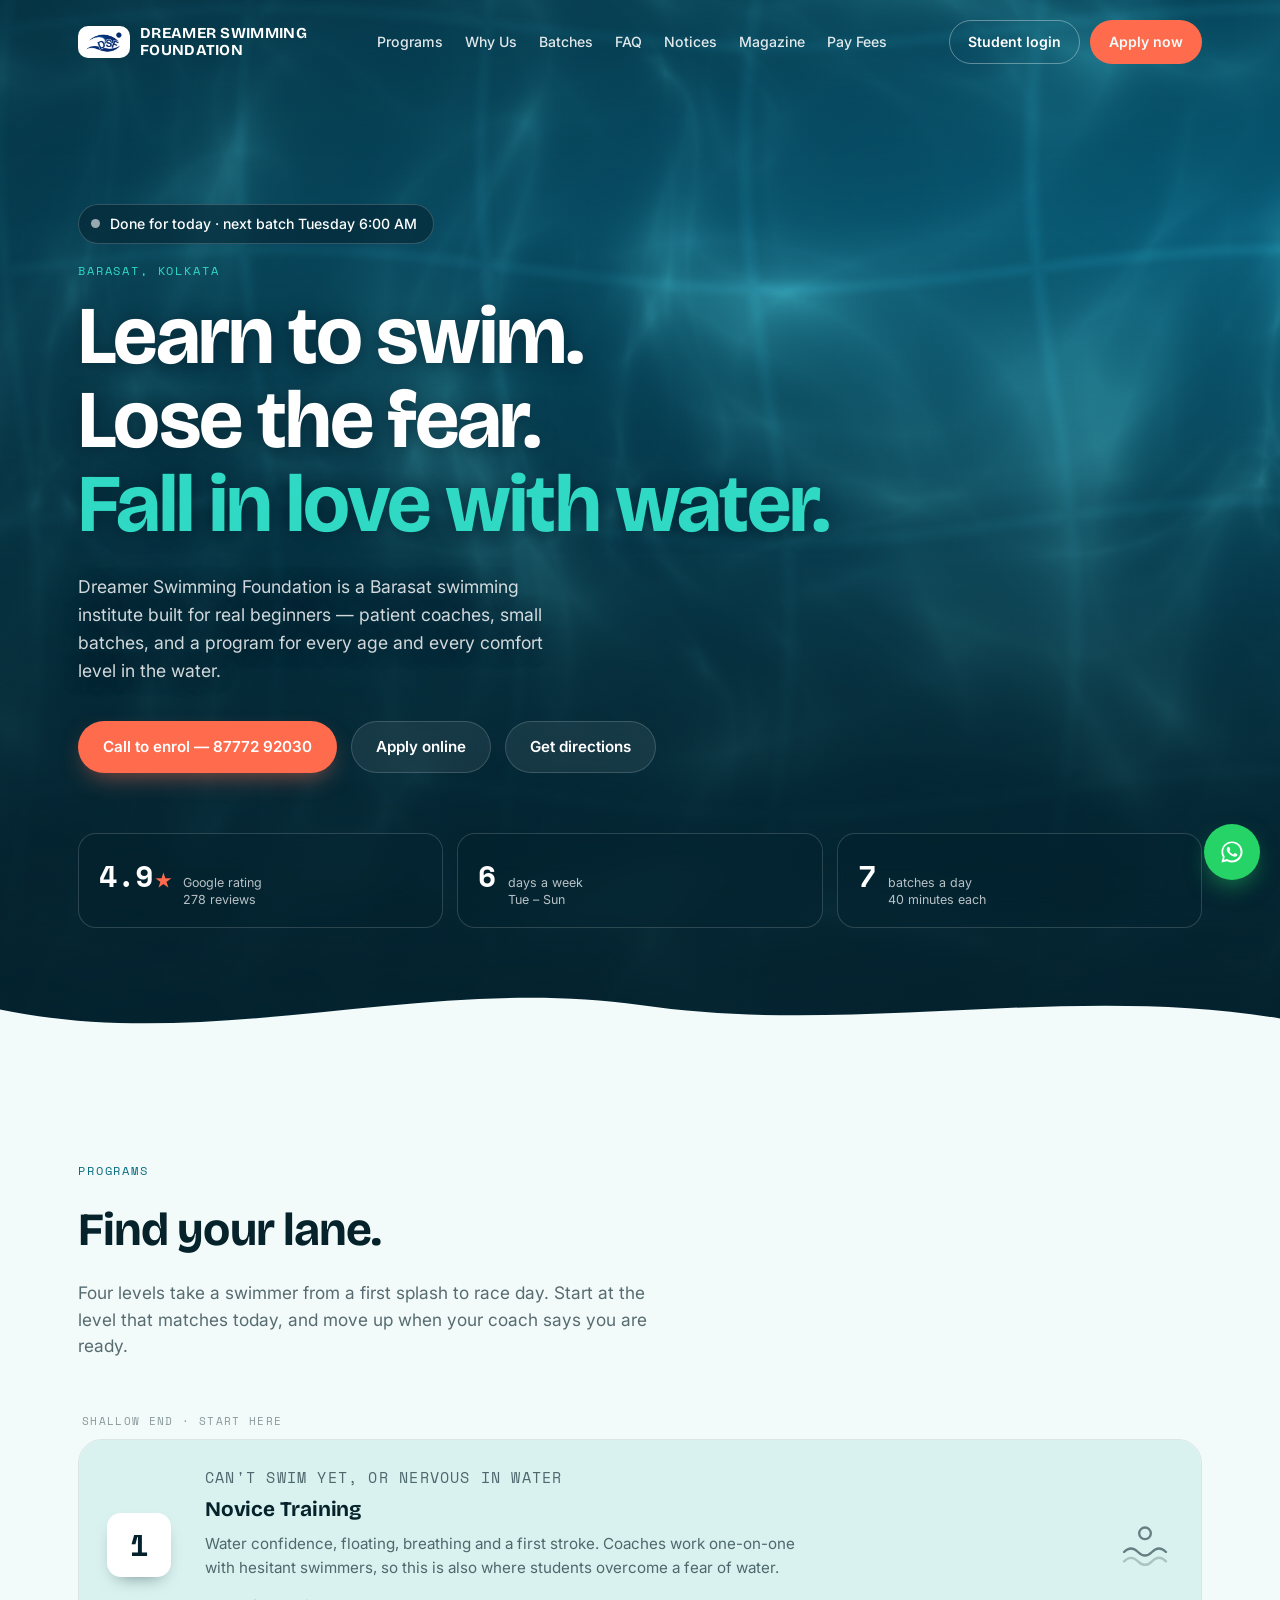
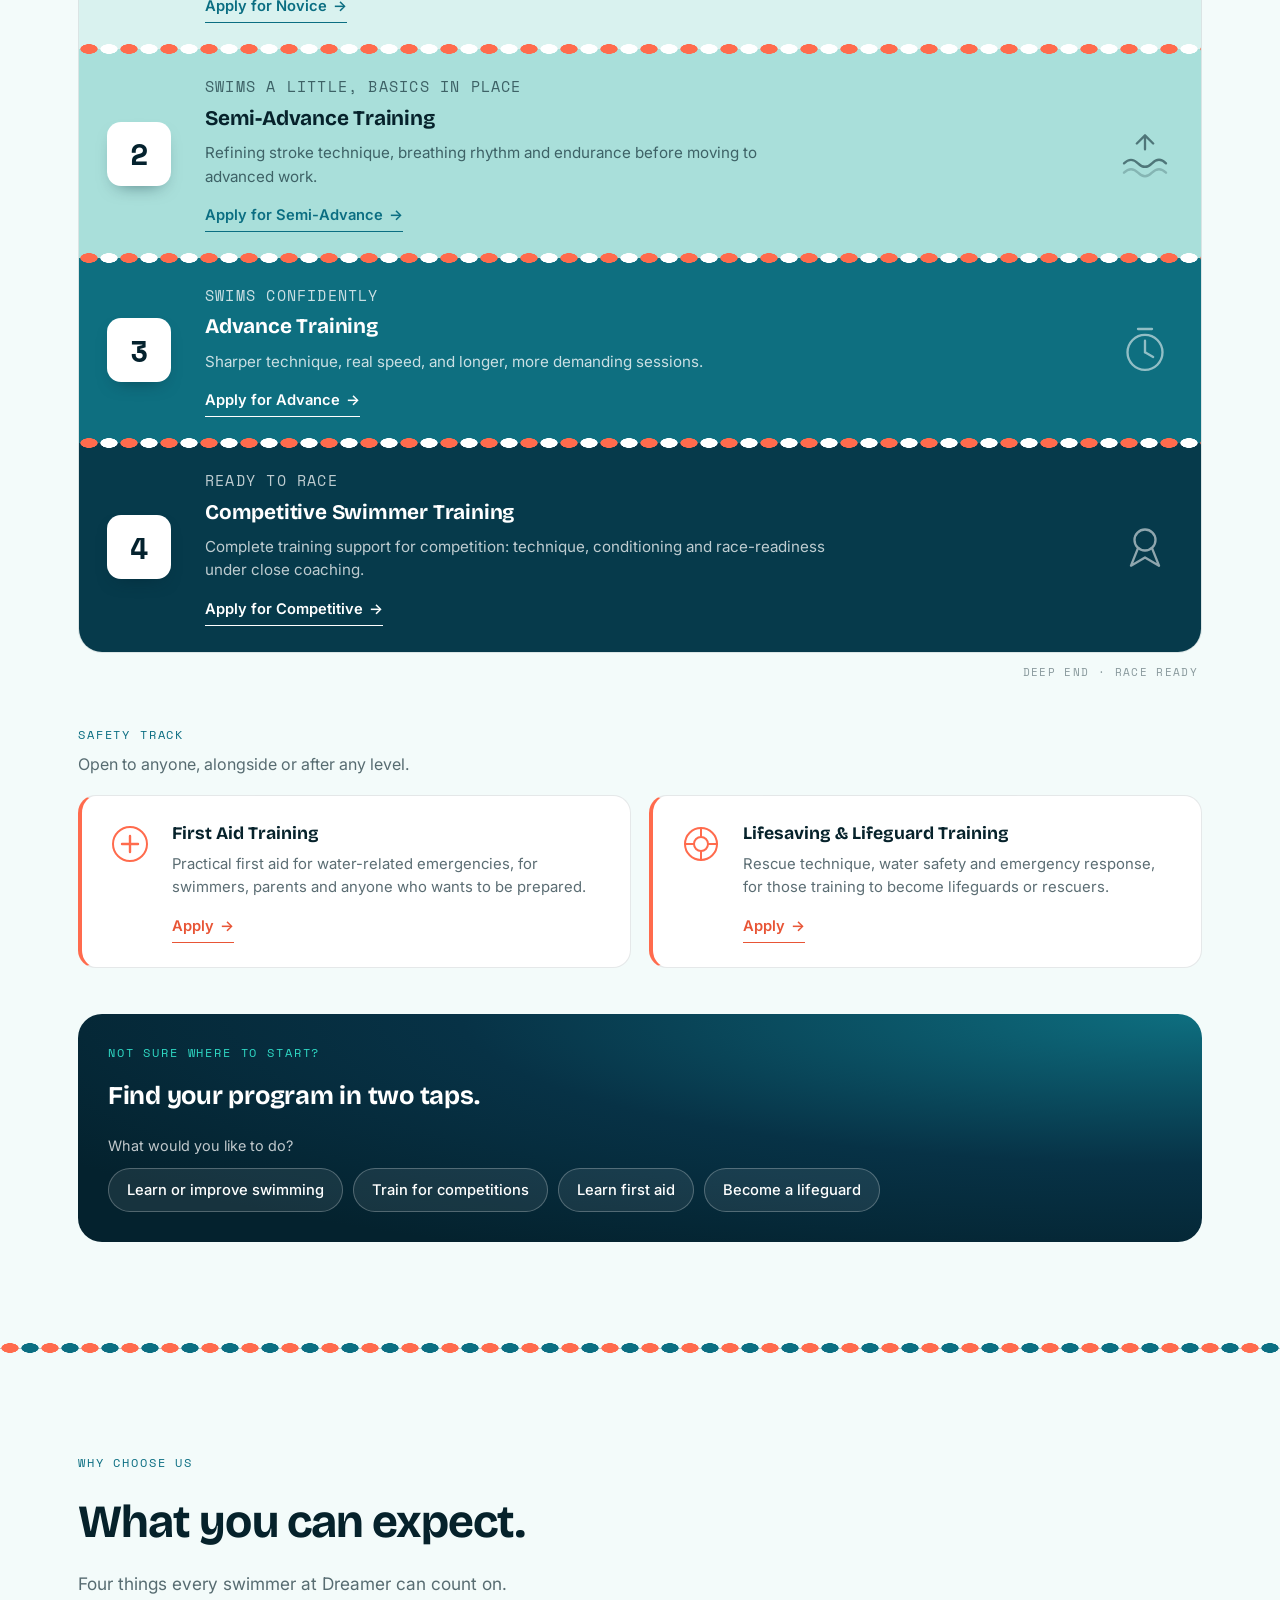
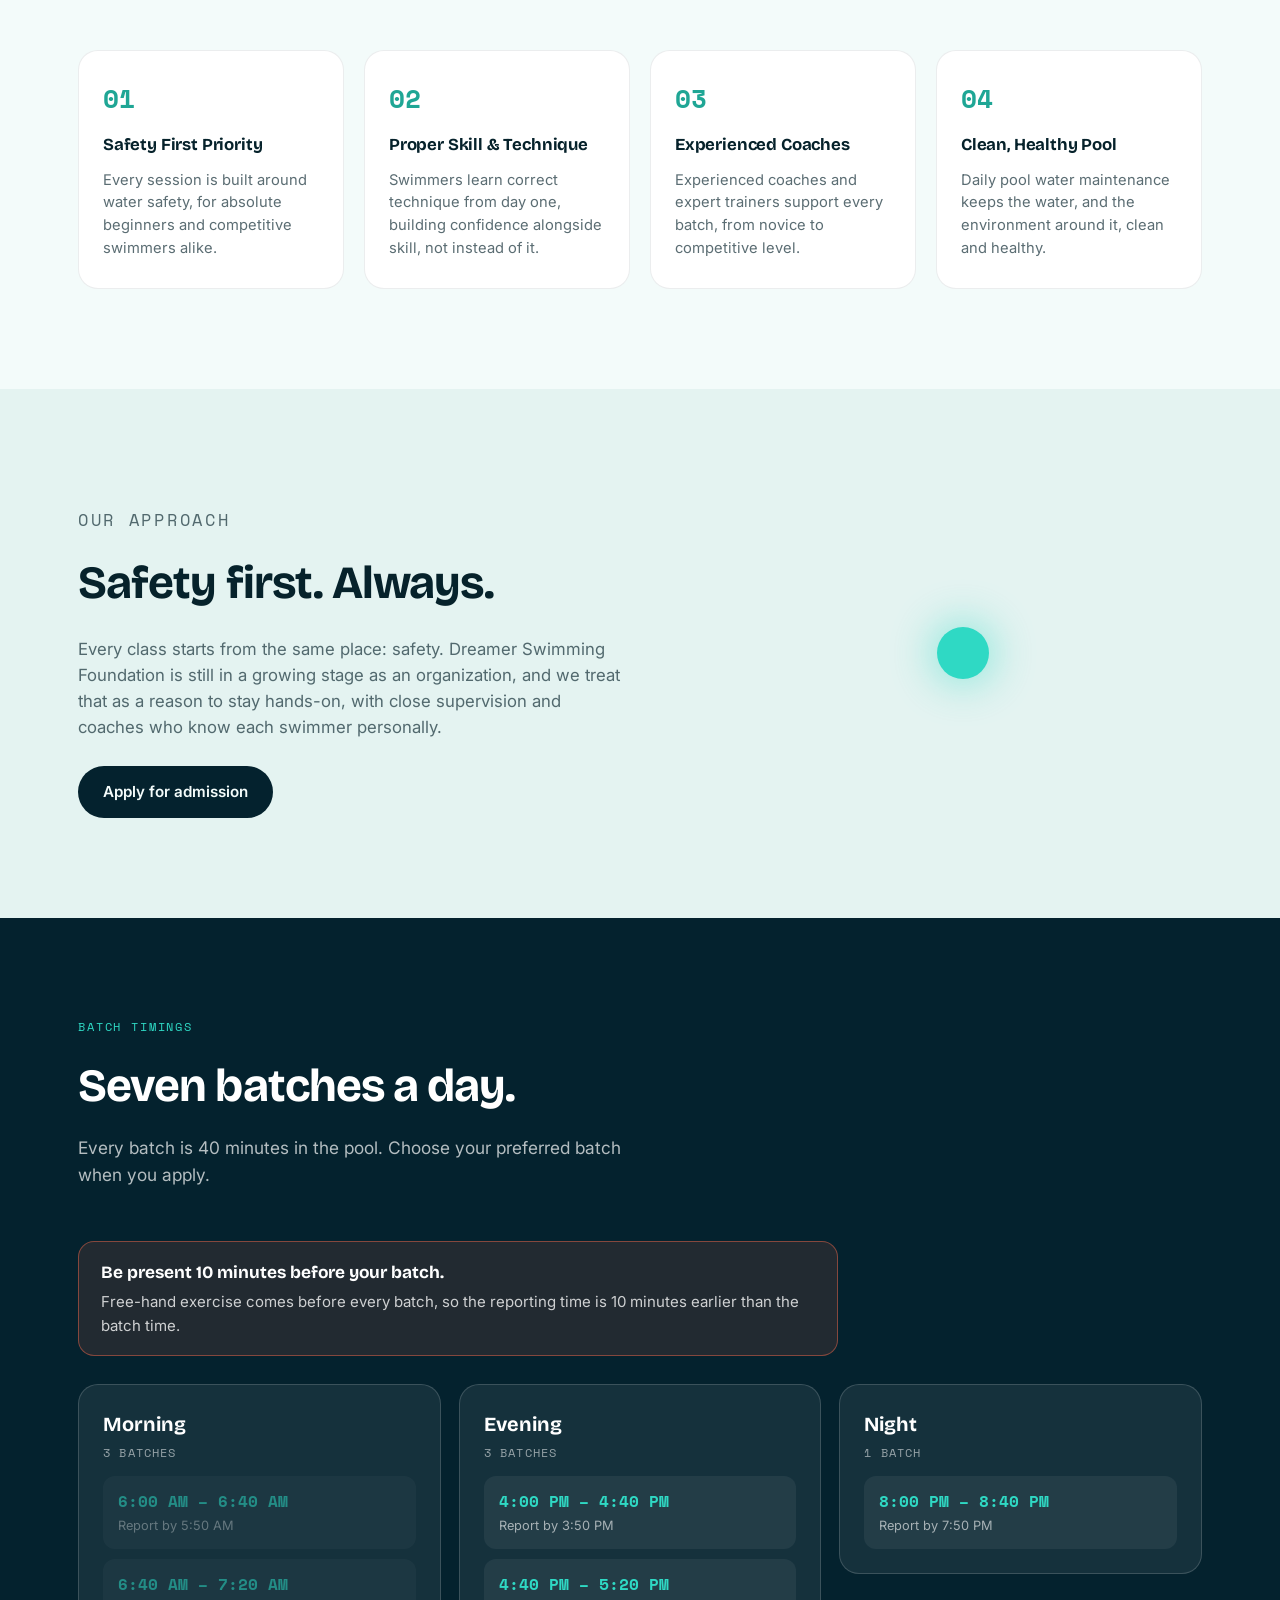
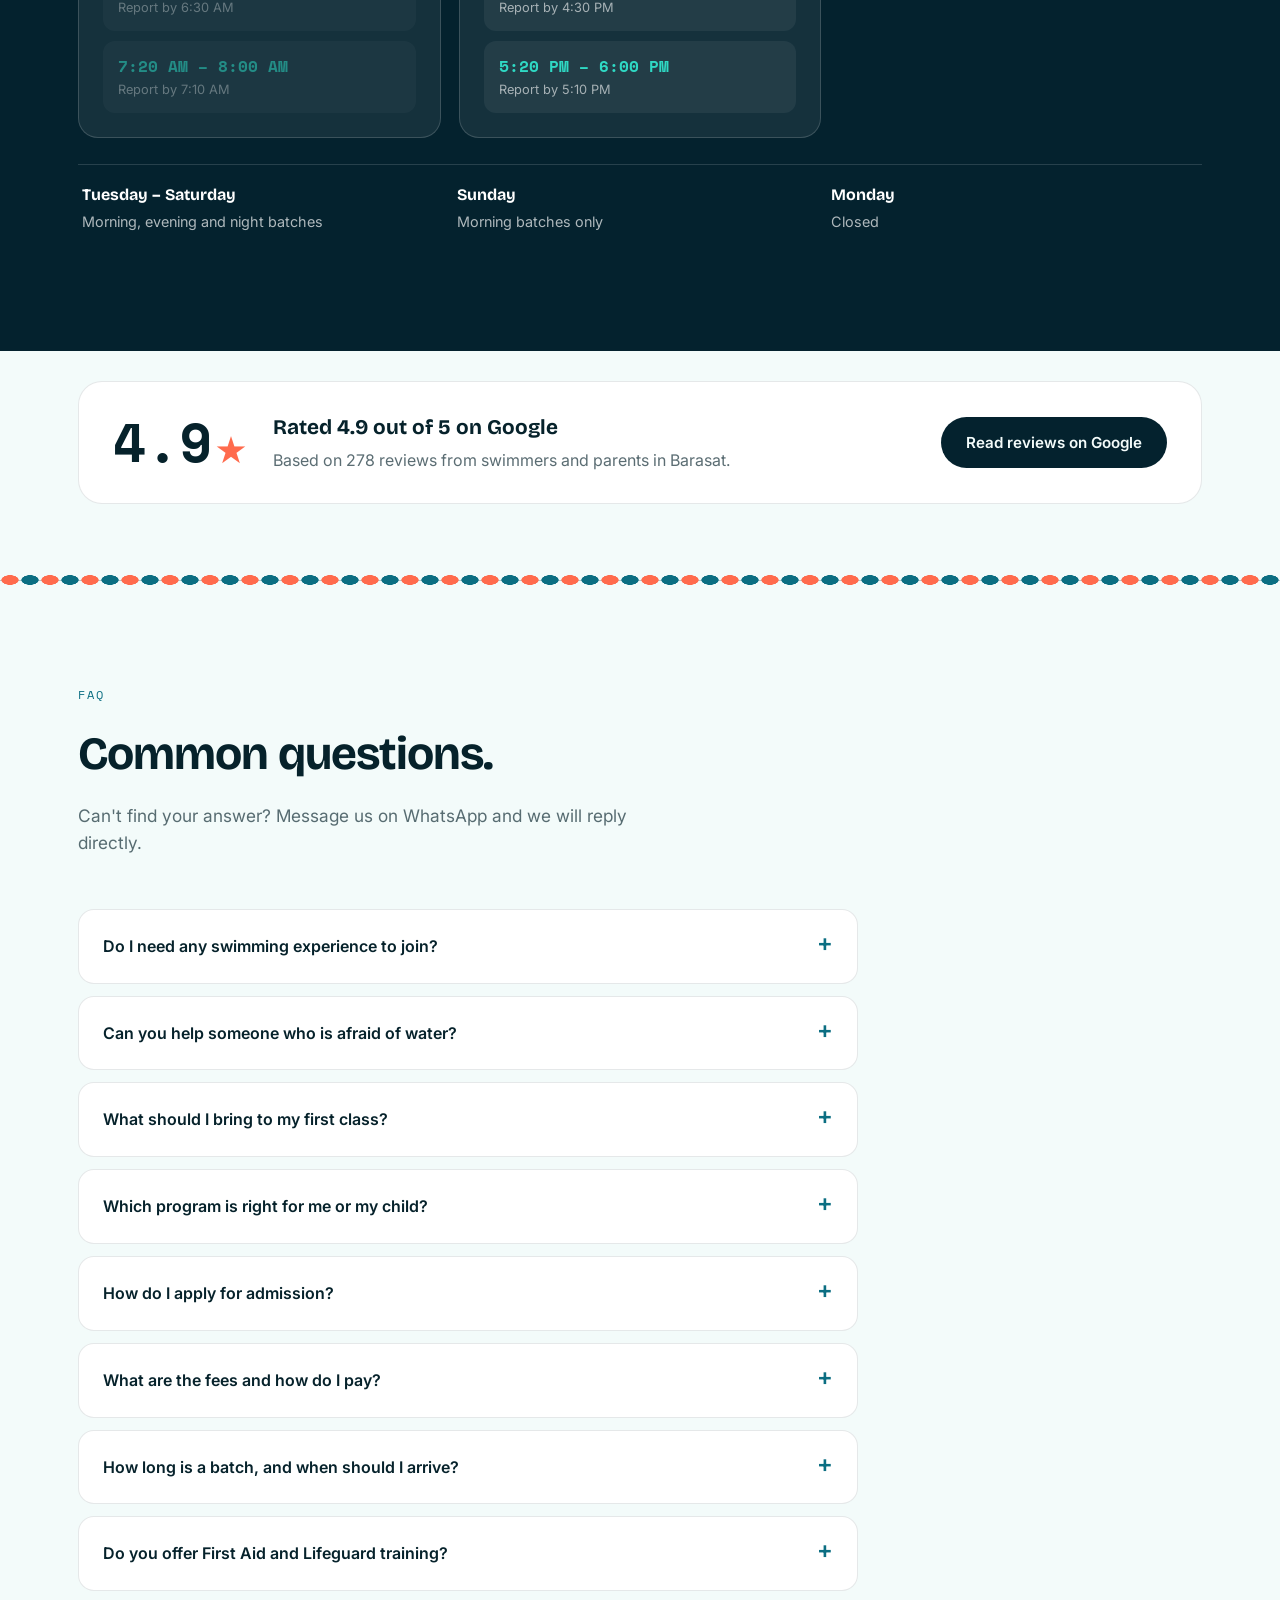
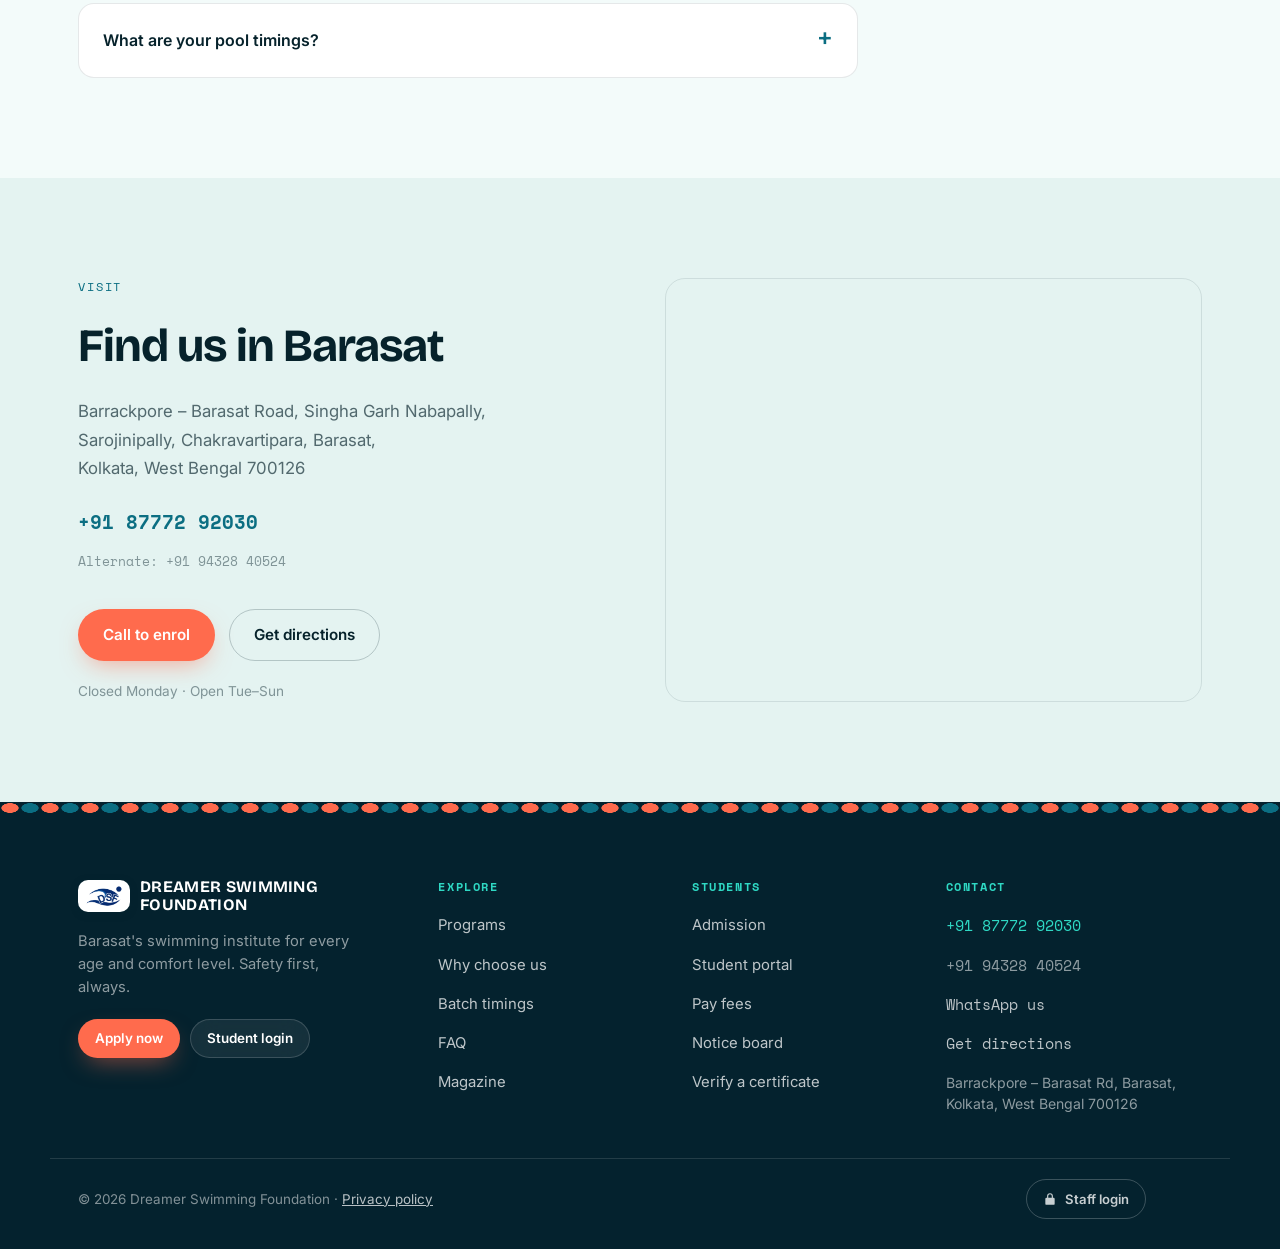
==== commit c2786cf0: "Add student and staff portal with Google sign-in, QR attendance, certificates; rearrange footer - St" ====
--- a/index.html
+++ b/index.html
@@ -55,7 +55,7 @@
       <a href="fees.html">Pay Fees</a>
     </nav>
     <div class="nav-cta">
-      <a class="btn btn-ghost" href="https://www.google.com/maps/place/Dreamer+Swimming+Foundation,+Barrackpore+-+Barasat+Rd,+Singha+Garh+Nabapally,+Sarojinipally,+Chkravartipara,+Barasat,+Kolkata,+West+Bengal+700126/@22.7258249,88.476228,15z/data=!4m6!3m5!1s0x39f898a6d2b04e33:0xab84228f4e79c736!8m2!3d22.7258249!4d88.476228!16s%2Fg%2F11g8vmr0lm" target="_blank" rel="noopener">Directions</a>
+      <a class="btn btn-ghost" href="student.html">Student login</a>
       <a class="btn btn-solid" href="admission.html">Apply now</a>
     </div>
     <button class="nav-toggle" id="navToggle" aria-expanded="false" aria-controls="mobileMenu" aria-label="Open menu"><span></span><span></span><span></span></button>
@@ -69,7 +69,7 @@
       <a href="magazine.html">Magazine</a>
       <a href="fees.html">Pay Fees</a>
     <a class="btn btn-solid" href="admission.html">Apply now</a>
-    <a class="btn btn-outline" href="tel:+918777292030">Call 87772 92030</a>
+    <a class="btn btn-outline" href="student.html">Student login</a>
   </div>
 </header>
 
@@ -304,7 +304,7 @@
     <div class="container">
       <p class="eyebrow eyebrow-light">Batch timings</p>
       <h2 class="section-title light">Seven batches a day.</h2>
-      <p class="section-lead light">Every batch is 40 minutes in the pool. Tap a batch to apply for it.</p>
+      <p class="section-lead light">Every batch is 40 minutes in the pool. Choose your preferred batch when you apply.</p>
       <div class="arrive-note reveal">
         <strong>Be present 10 minutes before your batch.</strong>
         <span>Free-hand exercise comes before every batch, so the reporting time is 10 minutes earlier than the batch time.</span>
@@ -313,17 +313,17 @@
         <div class="batch-card reveal">
           <h3>Morning</h3>
           <p class="batch-count">3 batches</p>
-          <ul><li><a class="b-row" href="admission.html?batch=Morning%206:00%20AM" data-start="6:00 AM" data-sess="Morning"><span class="b-time">6:00 AM – 6:40 AM</span><span class="b-rep">Report by 5:50 AM</span><span class="b-book">Book <span aria-hidden="true">→</span></span></a></li><li><a class="b-row" href="admission.html?batch=Morning%206:40%20AM" data-start="6:40 AM" data-sess="Morning"><span class="b-time">6:40 AM – 7:20 AM</span><span class="b-rep">Report by 6:30 AM</span><span class="b-book">Book <span aria-hidden="true">→</span></span></a></li><li><a class="b-row" href="admission.html?batch=Morning%207:20%20AM" data-start="7:20 AM" data-sess="Morning"><span class="b-time">7:20 AM – 8:00 AM</span><span class="b-rep">Report by 7:10 AM</span><span class="b-book">Book <span aria-hidden="true">→</span></span></a></li></ul>
+          <ul><li><div class="b-row" data-start="6:00 AM" data-sess="Morning"><span class="b-time">6:00 AM – 6:40 AM</span><span class="b-rep">Report by 5:50 AM</span></div></li><li><div class="b-row" data-start="6:40 AM" data-sess="Morning"><span class="b-time">6:40 AM – 7:20 AM</span><span class="b-rep">Report by 6:30 AM</span></div></li><li><div class="b-row" data-start="7:20 AM" data-sess="Morning"><span class="b-time">7:20 AM – 8:00 AM</span><span class="b-rep">Report by 7:10 AM</span></div></li></ul>
         </div>
         <div class="batch-card reveal">
           <h3>Evening</h3>
           <p class="batch-count">3 batches</p>
-          <ul><li><a class="b-row" href="admission.html?batch=Evening%204:00%20PM" data-start="4:00 PM" data-sess="Evening"><span class="b-time">4:00 PM – 4:40 PM</span><span class="b-rep">Report by 3:50 PM</span><span class="b-book">Book <span aria-hidden="true">→</span></span></a></li><li><a class="b-row" href="admission.html?batch=Evening%204:40%20PM" data-start="4:40 PM" data-sess="Evening"><span class="b-time">4:40 PM – 5:20 PM</span><span class="b-rep">Report by 4:30 PM</span><span class="b-book">Book <span aria-hidden="true">→</span></span></a></li><li><a class="b-row" href="admission.html?batch=Evening%205:20%20PM" data-start="5:20 PM" data-sess="Evening"><span class="b-time">5:20 PM – 6:00 PM</span><span class="b-rep">Report by 5:10 PM</span><span class="b-book">Book <span aria-hidden="true">→</span></span></a></li></ul>
+          <ul><li><div class="b-row" data-start="4:00 PM" data-sess="Evening"><span class="b-time">4:00 PM – 4:40 PM</span><span class="b-rep">Report by 3:50 PM</span></div></li><li><div class="b-row" data-start="4:40 PM" data-sess="Evening"><span class="b-time">4:40 PM – 5:20 PM</span><span class="b-rep">Report by 4:30 PM</span></div></li><li><div class="b-row" data-start="5:20 PM" data-sess="Evening"><span class="b-time">5:20 PM – 6:00 PM</span><span class="b-rep">Report by 5:10 PM</span></div></li></ul>
         </div>
         <div class="batch-card reveal">
           <h3>Night</h3>
           <p class="batch-count">1 batch</p>
-          <ul><li><a class="b-row" href="admission.html?batch=Night%208:00%20PM" data-start="8:00 PM" data-sess="Night"><span class="b-time">8:00 PM – 8:40 PM</span><span class="b-rep">Report by 7:50 PM</span><span class="b-book">Book <span aria-hidden="true">→</span></span></a></li></ul>
+          <ul><li><div class="b-row" data-start="8:00 PM" data-sess="Night"><span class="b-time">8:00 PM – 8:40 PM</span><span class="b-rep">Report by 7:50 PM</span></div></li></ul>
         </div>
       </div>
       <ul class="day-row reveal">
@@ -428,35 +428,48 @@
 
 </main>
 
+<div class="lane-rope footer-rope" aria-hidden="true"></div>
 <footer class="footer">
-  <div class="container footer-grid">
-    <div>
+  <div class="container footer-top">
+    <div class="footer-brand">
       <a class="brand brand-footer" href="#top">
         <span class="brand-badge"><img class="brand-mark" src="assets/dsf-logo.png" alt="" width="240" height="145"></span>
         <span class="brand-text"><span class="brand-name">Dreamer Swimming Foundation</span></span>
       </a>
-      <p class="footer-tag">Barasat's swimming institute for every age and comfort level.</p>
-    </div>
-    <nav class="footer-links" aria-label="Footer">
+      <p class="footer-tag">Barasat's swimming institute for every age and comfort level. Safety first, always.</p>
+      <div class="footer-cta">
+        <a class="btn btn-coral btn-sm" href="admission.html">Apply now</a>
+        <a class="btn btn-glass btn-sm" href="student.html">Student login</a>
+      </div>
+    </div>
+    <nav class="footer-col" aria-label="Explore">
+      <h2>Explore</h2>
       <a href="#programs">Programs</a>
-      <a href="#why-us">Why Us</a>
-      <a href="#schedule">Batches</a>
+      <a href="#why-us">Why choose us</a>
+      <a href="#schedule">Batch timings</a>
       <a href="#faq">FAQ</a>
-      <a href="notices.html">Notices</a>
       <a href="magazine.html">Magazine</a>
-      <a href="fees.html">Pay Fees</a>
+    </nav>
+    <nav class="footer-col" aria-label="Students">
+      <h2>Students</h2>
       <a href="admission.html">Admission</a>
-      <a href="#visit">Visit</a>
+      <a href="student.html">Student portal</a>
+      <a href="fees.html">Pay fees</a>
+      <a href="notices.html">Notice board</a>
+      <a href="verify.html">Verify a certificate</a>
     </nav>
-    <div class="footer-contact">
+    <div class="footer-col footer-contact">
+      <h2>Contact</h2>
       <a href="tel:+918777292030">+91 87772 92030</a>
       <a class="footer-phone-alt" href="tel:+919432840524">+91 94328 40524</a>
-      <p>Barrackpore – Barasat Rd, Barasat, Kolkata, West Bengal 700126</p>
+      <a href="https://wa.me/918777292030?text=Hi%20Dreamer%20Swimming%20Foundation%2C%20I%27d%20like%20to%20know%20more%20about%20your%20programs." target="_blank" rel="noopener">WhatsApp us</a>
+      <a href="https://www.google.com/maps/place/Dreamer+Swimming+Foundation,+Barrackpore+-+Barasat+Rd,+Singha+Garh+Nabapally,+Sarojinipally,+Chkravartipara,+Barasat,+Kolkata,+West+Bengal+700126/@22.7258249,88.476228,15z/data=!4m6!3m5!1s0x39f898a6d2b04e33:0xab84228f4e79c736!8m2!3d22.7258249!4d88.476228!16s%2Fg%2F11g8vmr0lm" target="_blank" rel="noopener">Get directions</a>
+      <p>Barrackpore – Barasat Rd, Barasat,<br>Kolkata, West Bengal 700126</p>
     </div>
   </div>
   <div class="container footer-bottom">
-    <span>© <span id="year"></span> Dreamer Swimming Foundation</span>
-    <span class="staff-links"><a class="staff-link" href="admin.html">Admin login</a><a class="staff-link" href="idcard.html">ID cards</a></span>
+    <p>© <span id="year"></span> Dreamer Swimming Foundation · <a href="privacy.html">Privacy policy</a></p>
+    <a class="staff-login" href="admin.html"><svg viewBox="0 0 24 24" aria-hidden="true"><path fill="currentColor" d="M12 2a5 5 0 0 0-5 5v3H6a2 2 0 0 0-2 2v8a2 2 0 0 0 2 2h12a2 2 0 0 0 2-2v-8a2 2 0 0 0-2-2h-1V7a5 5 0 0 0-5-5Zm-3 8V7a3 3 0 0 1 6 0v3H9Z"/></svg>Staff login</a>
   </div>
 </footer>
 
--- a/style.css
+++ b/style.css
@@ -694,3 +694,231 @@
 @media (prefers-reduced-motion: reduce){ .lane-rope{ animation:none; } }
 .pathway-end{ font-family:var(--font-mono); font-size:0.7rem; letter-spacing:0.12em; text-transform:uppercase; color:var(--ink-faint); margin:0 4px 10px; }
 .pathway-end-deep{ margin:10px 4px 0; text-align:right; }
+
+/* ============================================
+   v6: footer layout, portals, kiosk, privacy page
+   ============================================ */
+/* footer */
+.footer-rope{ background-color:var(--abyss); }
+.footer{ padding-top:64px; }
+.footer-top{ display:grid; grid-template-columns:1.5fr 1fr 1fr 1.2fr; gap:40px; padding-bottom:44px; border-bottom:1px solid rgba(255,255,255,0.12); }
+.footer-col{ display:flex; flex-direction:column; gap:2px; }
+.footer-col h2{ font-family:var(--font-mono); font-size:0.72rem; font-weight:700; letter-spacing:0.14em; text-transform:uppercase; color:var(--lagoon); margin-bottom:10px; }
+.footer-col a{ color:rgba(255,255,255,0.74); font-size:0.93rem; padding:7px 0; }
+.footer-col a:hover{ color:#fff; }
+.footer-col p{ color:rgba(255,255,255,0.55); font-size:0.88rem; margin-top:8px; line-height:1.5; }
+.footer-contact a:first-of-type{ color:var(--lagoon); font-family:var(--font-mono); }
+.footer-contact a.footer-phone-alt{ font-family:var(--font-mono); }
+.footer-cta{ display:flex; gap:10px; flex-wrap:wrap; margin-top:20px; }
+.footer-bottom{ display:flex; justify-content:space-between; align-items:center; gap:16px; padding-top:20px; padding-bottom:4px; flex-wrap:wrap; }
+.footer-bottom p{ margin:0; font-size:0.84rem; color:rgba(255,255,255,0.5); }
+.footer-bottom p a{ color:rgba(255,255,255,0.72); text-decoration:underline; padding:8px 0; }
+.staff-login{
+  display:inline-flex; align-items:center; gap:8px; padding:9px 16px; border-radius:100px; font-size:0.82rem; font-weight:600;
+  color:rgba(255,255,255,0.78); border:1px solid rgba(255,255,255,0.22); transition:border-color .2s ease, color .2s ease;
+}
+.staff-login:hover{ color:#fff; border-color:rgba(255,255,255,0.5); }
+.staff-login svg{ width:14px; height:14px; }
+@media (max-width:980px){ .footer-top{ grid-template-columns:1fr 1fr; } .footer-brand{ grid-column:1 / -1; } }
+@media (max-width:520px){ .footer-top{ grid-template-columns:1fr 1fr; gap:28px 20px; } .footer-contact{ grid-column:1 / -1; } }
+
+/* admission steps */
+.step h3{ font-size:1rem; margin:2px 0 6px; }
+.steps-5{ grid-template-columns:repeat(5,1fr); max-width:none; }
+@media (max-width:1100px){ .steps-5{ grid-template-columns:repeat(3,1fr); } }
+@media (max-width:760px){ .steps-5{ grid-template-columns:1fr; } }
+
+/* portal shell */
+.portal-section{ padding-top:44px; }
+.portal{ display:flex; flex-direction:column; gap:20px; }
+.portal .form-card{ max-width:none; }
+.form-card.wide{ max-width:none; }
+.account-bar{ display:flex; justify-content:space-between; align-items:center; gap:14px; flex-wrap:wrap; padding:14px 18px; background:#fff; border:1px solid rgba(6,34,43,0.1); border-radius:16px; }
+.acc-who{ display:flex; align-items:center; gap:12px; min-width:0; }
+.acc-who img{ width:40px; height:40px; border-radius:50%; }
+.acc-who span{ display:flex; flex-direction:column; min-width:0; }
+.acc-who small{ color:var(--ink-faint); overflow:hidden; text-overflow:ellipsis; }
+.acc-actions{ display:flex; gap:10px; align-items:center; flex-wrap:wrap; }
+.portal-intro h2{ font-size:1.6rem; } .portal-intro p{ color:var(--ink-soft); max-width:62ch; margin-top:6px; }
+.portal-grid{ display:grid; grid-template-columns:1fr 1fr; gap:20px; align-items:start; }
+.sec-head{ display:flex; justify-content:space-between; align-items:center; gap:12px; flex-wrap:wrap; margin-bottom:14px; }
+.sec-head h3{ margin:0; }
+.small{ font-size:0.8rem; }
+.callout{ padding:14px 16px; border-radius:12px; font-size:0.93rem; }
+.callout.warn{ background:#FFF4E5; border:1px solid #F5C27A; color:#6B4300; }
+.callout.bad{ background:#FDECEA; border:1px solid #F1A9A0; color:#8A1C10; }
+.empty{ color:var(--ink-faint); padding:18px 0; }
+.btn.danger{ color:#B3261E; border-color:rgba(179,38,30,0.35); }
+.btn.danger:hover{ border-color:#B3261E; }
+
+/* sign in */
+.signin-card{ max-width:460px; }
+.gbtn{ display:inline-flex; align-items:center; gap:12px; margin:18px 0 6px; padding:12px 22px; min-height:48px; border-radius:100px; border:1px solid #DADCE0; background:#fff; color:#1F1F1F; font:600 0.98rem var(--font-body); cursor:pointer; transition:box-shadow .2s ease; }
+.gbtn:hover{ box-shadow:0 2px 10px -2px rgba(6,34,43,0.25); }
+.gbtn svg{ width:20px; height:20px; }
+.gbtn:disabled{ opacity:.6; }
+
+/* badges */
+.badge{ display:inline-block; font-size:0.72rem; font-weight:600; padding:3px 9px; border-radius:100px; white-space:nowrap; vertical-align:middle; }
+.badge.ok{ background:#E3F7EE; color:#0B6E4F; } .badge.info{ background:#E2F4F7; color:#0B6E82; }
+.badge.warn{ background:#FFF1DB; color:#8A5300; } .badge.bad{ background:#FDECEA; color:#B3261E; } .badge.muted{ background:#EDF1F2; color:#55666B; }
+
+/* timeline */
+.timeline{ list-style:none; margin:0; padding:0; display:grid; grid-template-columns:repeat(3,1fr); gap:10px; }
+.timeline li{ display:flex; align-items:center; gap:10px; padding:14px; border-radius:14px; background:#fff; border:1px solid rgba(6,34,43,0.1); font-weight:600; font-size:0.92rem; color:var(--ink-faint); }
+.timeline li span{ width:28px; height:28px; flex-shrink:0; border-radius:50%; display:flex; align-items:center; justify-content:center; font-family:var(--font-mono); font-size:0.85rem; background:var(--foam-2); }
+.timeline li.done{ color:var(--ink); } .timeline li.done span{ background:#3DDC84; color:#04222E; }
+.timeline li.current{ color:var(--ink); border-color:var(--lagoon); box-shadow:0 0 0 3px rgba(47,217,196,0.18); } .timeline li.current span{ background:var(--lagoon); color:#04222E; }
+
+/* forms in portal */
+.form-card.wide .form-grid{ grid-template-columns:repeat(2,minmax(0,1fr)); }
+.photo-row{ display:flex; gap:16px; align-items:flex-start; }
+.photo-row .photo-prev{ margin-top:0; flex-shrink:0; }
+fieldset.method{ border:0; padding:0; margin:0; display:flex; gap:20px; flex-wrap:wrap; }
+fieldset.method legend{ font-size:0.84rem; font-weight:600; margin-bottom:8px; padding:0; }
+fieldset.method label{ display:flex; align-items:center; gap:8px; font-weight:500; min-height:40px; }
+.upi-box{ margin-top:14px; }
+.pay-form .pay-row{ margin:6px 0 14px; }
+.summary-head{ display:flex; gap:14px; align-items:center; margin-bottom:12px; }
+.summary-head div{ display:flex; flex-direction:column; } .summary-head span{ color:var(--ink-soft); font-size:0.9rem; }
+.avatar-lg{ width:72px; height:90px; object-fit:cover; border-radius:12px; border:1px solid rgba(6,34,43,0.12); flex-shrink:0; }
+.avatar{ width:40px; height:50px; object-fit:cover; border-radius:8px; background:var(--foam-2); flex-shrink:0; }
+.info-grid{ display:grid; grid-template-columns:max-content 1fr; gap:6px 16px; margin:12px 0; font-size:0.92rem; }
+.info-grid dt{ color:var(--ink-faint); } .info-grid dd{ margin:0; overflow-wrap:anywhere; }
+.info-grid a{ color:var(--reef); }
+.mini-h{ margin:18px 0 8px; font-size:1rem; }
+.mini-list{ display:flex; flex-direction:column; }
+.mini-row{ display:flex; justify-content:space-between; align-items:center; gap:12px; padding:12px 0; border-bottom:1px solid rgba(6,34,43,0.08); }
+.mini-row:last-child{ border-bottom:0; }
+.mini-row > span:first-child{ display:flex; flex-direction:column; min-width:0; }
+.mini-row small{ color:var(--ink-faint); font-size:0.8rem; }
+.mini-row .clip{ display:-webkit-box; -webkit-line-clamp:2; -webkit-box-orient:vertical; overflow:hidden; }
+.row-actions{ display:flex; align-items:center; gap:8px; flex-wrap:wrap; justify-content:flex-end; }
+.notice-mini.imp b::before{ content:"● "; color:var(--coral); }
+.pay-details{ margin-top:14px; }
+.pay-details > summary{ list-style:none; display:inline-flex; }
+.pay-details > summary::-webkit-details-marker{ display:none; }
+.pay-details[open] > summary{ margin-bottom:16px; }
+
+/* dashboard */
+.jump{ display:flex; gap:8px; overflow-x:auto; padding-bottom:4px; scrollbar-width:none; }
+.jump a{ flex-shrink:0; font-size:0.85rem; font-weight:600; padding:8px 14px; border-radius:100px; background:#fff; border:1px solid rgba(6,34,43,0.12); color:var(--ink); }
+.id-hero{ display:grid; grid-template-columns:1fr minmax(0,460px); gap:28px; align-items:center; padding:28px; border-radius:24px; color:#fff;
+  background:radial-gradient(ellipse 120% 120% at 0% 0%, #0E6F80 0%, #073246 55%, #04222E 100%); }
+.id-person{ display:flex; gap:18px; align-items:center; }
+.id-person h2{ font-family:var(--font-mono); font-size:1.7rem; margin:2px 0 6px; }
+.id-person p{ color:rgba(255,255,255,0.85); } .id-person .form-note{ color:rgba(255,255,255,0.65); margin-top:4px; }
+.id-hero .eyebrow{ color:var(--lagoon); margin:0; }
+.id-hero .avatar-lg{ border-color:rgba(255,255,255,0.4); }
+.id-hero .id-canvas{ max-width:100%; }
+.id-hero .btn-outline{ color:#fff; border-color:rgba(255,255,255,0.4); }
+.id-card-wrap .cta-row{ margin-top:14px; }
+.checked{ display:flex; align-items:center; gap:10px; font-weight:600; color:#0B6E4F; }
+.checked span{ width:30px; height:30px; border-radius:50%; background:#3DDC84; color:#04222E; display:flex; align-items:center; justify-content:center; }
+.checked.big{ font-size:1.3rem; } .checked.big span{ width:44px; height:44px; font-size:1.3rem; }
+.cal-nav{ display:flex; align-items:center; gap:10px; }
+.cal-nav b{ min-width:9.5em; text-align:center; }
+.att-wrap{ display:grid; grid-template-columns:minmax(0,340px) 1fr; gap:28px; }
+.calendar{ display:grid; grid-template-columns:repeat(7,1fr); gap:6px; text-align:center; }
+.cal-h{ font-family:var(--font-mono); font-size:0.72rem; color:var(--ink-faint); padding:4px 0; }
+.cal-d{ aspect-ratio:1; display:flex; align-items:center; justify-content:center; border-radius:10px; font-size:0.88rem; background:var(--foam); }
+.cal-d.hit{ background:var(--lagoon); color:var(--abyss); font-weight:700; }
+.cal-d.today{ outline:2px solid var(--coral); outline-offset:1px; }
+.att-stat{ font-size:0.95rem; color:var(--ink-soft); margin-bottom:8px; } .att-stat b{ font-family:var(--font-mono); font-size:1.8rem; color:var(--ink); margin-right:6px; }
+
+/* staff portal */
+.tabs{ display:flex; gap:6px; overflow-x:auto; padding:6px; background:#fff; border:1px solid rgba(6,34,43,0.1); border-radius:14px; scrollbar-width:thin; }
+.tabs button{ flex-shrink:0; border:0; background:none; padding:10px 16px; border-radius:10px; font:600 0.9rem var(--font-body); color:var(--ink-soft); cursor:pointer; min-height:42px; }
+.tabs button[aria-selected="true"]{ background:var(--abyss); color:#fff; }
+.panel{ display:flex; flex-direction:column; gap:20px; }
+.stat-grid{ display:grid; grid-template-columns:repeat(4,1fr); gap:16px; }
+.stat{ text-align:left; background:#fff; border:1px solid rgba(6,34,43,0.1); border-radius:18px; padding:20px; cursor:pointer; font:inherit; color:inherit; transition:transform .2s ease, box-shadow .2s ease; }
+.stat:hover{ transform:translateY(-3px); box-shadow:0 14px 28px -18px rgba(6,34,43,0.35); }
+.stat b{ display:block; font-family:var(--font-mono); font-size:2.2rem; line-height:1; }
+.stat span{ color:var(--ink-soft); font-size:0.9rem; }
+.app-card{ background:#fff; border:1px solid rgba(6,34,43,0.1); border-radius:20px; padding:24px; }
+.app-head{ display:flex; gap:16px; align-items:center; }
+.app-head h3{ margin:0 0 2px; } .app-head p{ color:var(--ink-soft); font-size:0.92rem; }
+.approve-form{ border-top:1px solid rgba(6,34,43,0.08); padding-top:16px; margin-top:6px; }
+.approve-form .form-grid{ grid-template-columns:repeat(4,minmax(0,1fr)); }
+.reject-box{ display:flex; gap:12px; align-items:flex-end; flex-wrap:wrap; margin-top:14px; } .reject-box .field{ flex:1; min-width:220px; }
+.toolbar{ display:flex; gap:10px; flex-wrap:wrap; align-items:center; }
+.toolbar input, .toolbar select, .row-actions select{ font:inherit; font-size:16px; padding:10px 12px; border-radius:10px; border:1px solid rgba(6,34,43,0.2); background:#fff; color:var(--ink); }
+.toolbar input[type=search]{ flex:1; min-width:200px; }
+.student-list{ display:flex; flex-direction:column; gap:8px; }
+.student-row{ display:grid; grid-template-columns:auto 1fr auto; gap:14px; align-items:center; text-align:left; width:100%; padding:12px 16px; border-radius:14px; background:#fff; border:1px solid rgba(6,34,43,0.1); font:inherit; color:inherit; cursor:pointer; }
+.student-row:hover{ border-color:var(--lagoon); }
+.student-row span:nth-child(2){ display:flex; flex-direction:column; min-width:0; } .student-row small{ color:var(--ink-faint); }
+.table-wrap{ overflow-x:auto; }
+.table{ width:100%; border-collapse:collapse; font-size:0.9rem; }
+.table th{ text-align:left; font-family:var(--font-mono); font-size:0.72rem; letter-spacing:0.06em; text-transform:uppercase; color:var(--ink-faint); padding:8px 10px; border-bottom:1px solid rgba(6,34,43,0.12); }
+.table td{ padding:10px; border-bottom:1px solid rgba(6,34,43,0.07); }
+.kiosk-cta{ display:flex; justify-content:space-between; align-items:center; gap:20px; flex-wrap:wrap; }
+.kiosk-cta h3{ margin:0 0 4px; }
+.manual{ margin-top:18px; border-top:1px solid rgba(6,34,43,0.08); padding-top:16px; }
+.manual label{ display:block; font-size:0.84rem; font-weight:600; margin-bottom:8px; }
+.plain-list{ padding-left:18px; color:var(--ink-soft); display:flex; flex-direction:column; gap:8px; }
+.danger-zone{ margin-top:18px; border-top:1px solid rgba(6,34,43,0.08); padding-top:14px; }
+.danger-zone summary{ cursor:pointer; color:#B3261E; font-weight:600; padding:6px 0; }
+.danger-zone input{ font:inherit; font-size:16px; padding:10px 12px; border-radius:10px; border:1px solid rgba(6,34,43,0.2); margin:8px 8px 8px 0; }
+.cta-row.full{ grid-column:1 / -1; margin-top:4px; }
+
+/* dialog */
+.dlg{ border:0; border-radius:22px; padding:0; width:min(720px, calc(100vw - 24px)); max-height:calc(100vh - 32px); box-shadow:0 30px 70px -20px rgba(2,22,32,0.6); }
+.dlg::backdrop{ background:rgba(2,22,32,0.6); }
+.dlg-body{ padding:28px; overflow-y:auto; }
+.dlg-x{ position:sticky; top:10px; float:right; margin:10px 10px 0 0; width:40px; height:40px; border-radius:50%; border:1px solid rgba(6,34,43,0.15); background:#fff; font-size:1.4rem; cursor:pointer; z-index:1; }
+.dlg .form-grid{ grid-template-columns:repeat(2,minmax(0,1fr)); margin-top:12px; }
+
+/* kiosk */
+.kiosk{ position:fixed; inset:0; z-index:400; display:flex; align-items:center; justify-content:center; padding:20px; overflow:auto;
+  background:radial-gradient(ellipse 120% 90% at 50% -10%, #0E6F80 0%, #073246 45%, #021620 100%); color:#fff; text-align:center; }
+.kiosk-inner{ display:flex; flex-direction:column; align-items:center; gap:10px; }
+.kiosk h2{ font-size:clamp(1.8rem,4vw,2.8rem); }
+.kiosk-qr{ width:min(70vmin, 440px); aspect-ratio:1; background:#fff; border-radius:24px; padding:14px; margin:10px 0; }
+.kiosk-qr svg{ width:100%; height:100%; display:block; }
+.kiosk-sub{ color:rgba(255,255,255,0.8); max-width:36ch; }
+.kiosk-meta{ font-family:var(--font-mono); font-size:0.9rem; color:var(--lagoon); }
+.kiosk .btn-outline{ color:#fff; border-color:rgba(255,255,255,0.4); margin-top:8px; }
+.kiosk .eyebrow{ color:var(--lagoon); margin:0; }
+
+/* check-in + verify */
+.checkin{ max-width:560px; } .checkin.ok{ border-color:#3DDC84; box-shadow:0 0 0 4px rgba(61,220,132,0.15); } .checkin.bad{ border-color:#F1A9A0; }
+.spinner{ width:34px; height:34px; border-radius:50%; border:3px solid var(--foam-2); border-top-color:var(--reef); animation:spin 0.9s linear infinite; margin:14px 0; }
+@keyframes spin{ to{ transform:rotate(360deg); } }
+.verify-result{ max-width:760px; padding:24px; border-radius:20px; background:#fff; border:2px solid; }
+.verify-result.ok{ border-color:#3DDC84; } .verify-result.ok h3{ color:#0B6E4F; }
+.verify-result.bad{ border-color:#F1A9A0; } .verify-result.bad h3{ color:#B3261E; }
+
+/* privacy page */
+.policy{ max-width:820px; }
+.policy-block{ padding:22px 0; border-bottom:1px solid rgba(6,34,43,0.1); }
+.policy-block h2{ font-size:1.25rem; margin-bottom:8px; }
+.policy-block p, .policy-block li{ color:var(--ink-soft); line-height:1.65; }
+.policy-block ul{ padding-left:20px; display:flex; flex-direction:column; gap:8px; }
+.policy a, .form-note a, .callout a, .checkin a{ color:var(--reef); text-decoration:underline; }
+
+/* toast */
+.toast{ position:fixed; left:50%; bottom:24px; transform:translateX(-50%); z-index:500; padding:12px 20px; border-radius:12px; background:var(--abyss); color:#fff; font-weight:500; box-shadow:0 12px 30px -10px rgba(2,22,32,0.5); max-width:calc(100vw - 32px); }
+.toast.error{ background:#B3261E; }
+
+@media (max-width:980px){
+  .portal-grid, .id-hero, .att-wrap{ grid-template-columns:1fr; }
+  .stat-grid{ grid-template-columns:repeat(2,1fr); }
+  .approve-form .form-grid{ grid-template-columns:repeat(2,minmax(0,1fr)); }
+}
+@media (max-width:760px){
+  .form-card.wide .form-grid, .approve-form .form-grid, .dlg .form-grid{ grid-template-columns:1fr; }
+  .timeline{ grid-template-columns:1fr; }
+  .id-hero{ padding:20px; }
+  .id-person h2{ font-size:1.35rem; }
+  .student-row{ grid-template-columns:auto 1fr; } .student-row > span:last-child{ grid-column:2; }
+  .mini-row{ flex-wrap:wrap; }
+  .dlg-body{ padding:20px; }
+  .toast{ bottom:84px; }
+  .photo-row{ flex-direction:column; }
+}
+@media (min-width:761px){ .footer-bottom{ padding-right:84px; } }
+fieldset.method input[type=radio]{ width:20px; height:20px; padding:0; margin:0; flex-shrink:0; accent-color:var(--reef); }
+fieldset.method label{ justify-content:flex-start; }
+.form-note a, .callout a{ padding:6px 0; }
